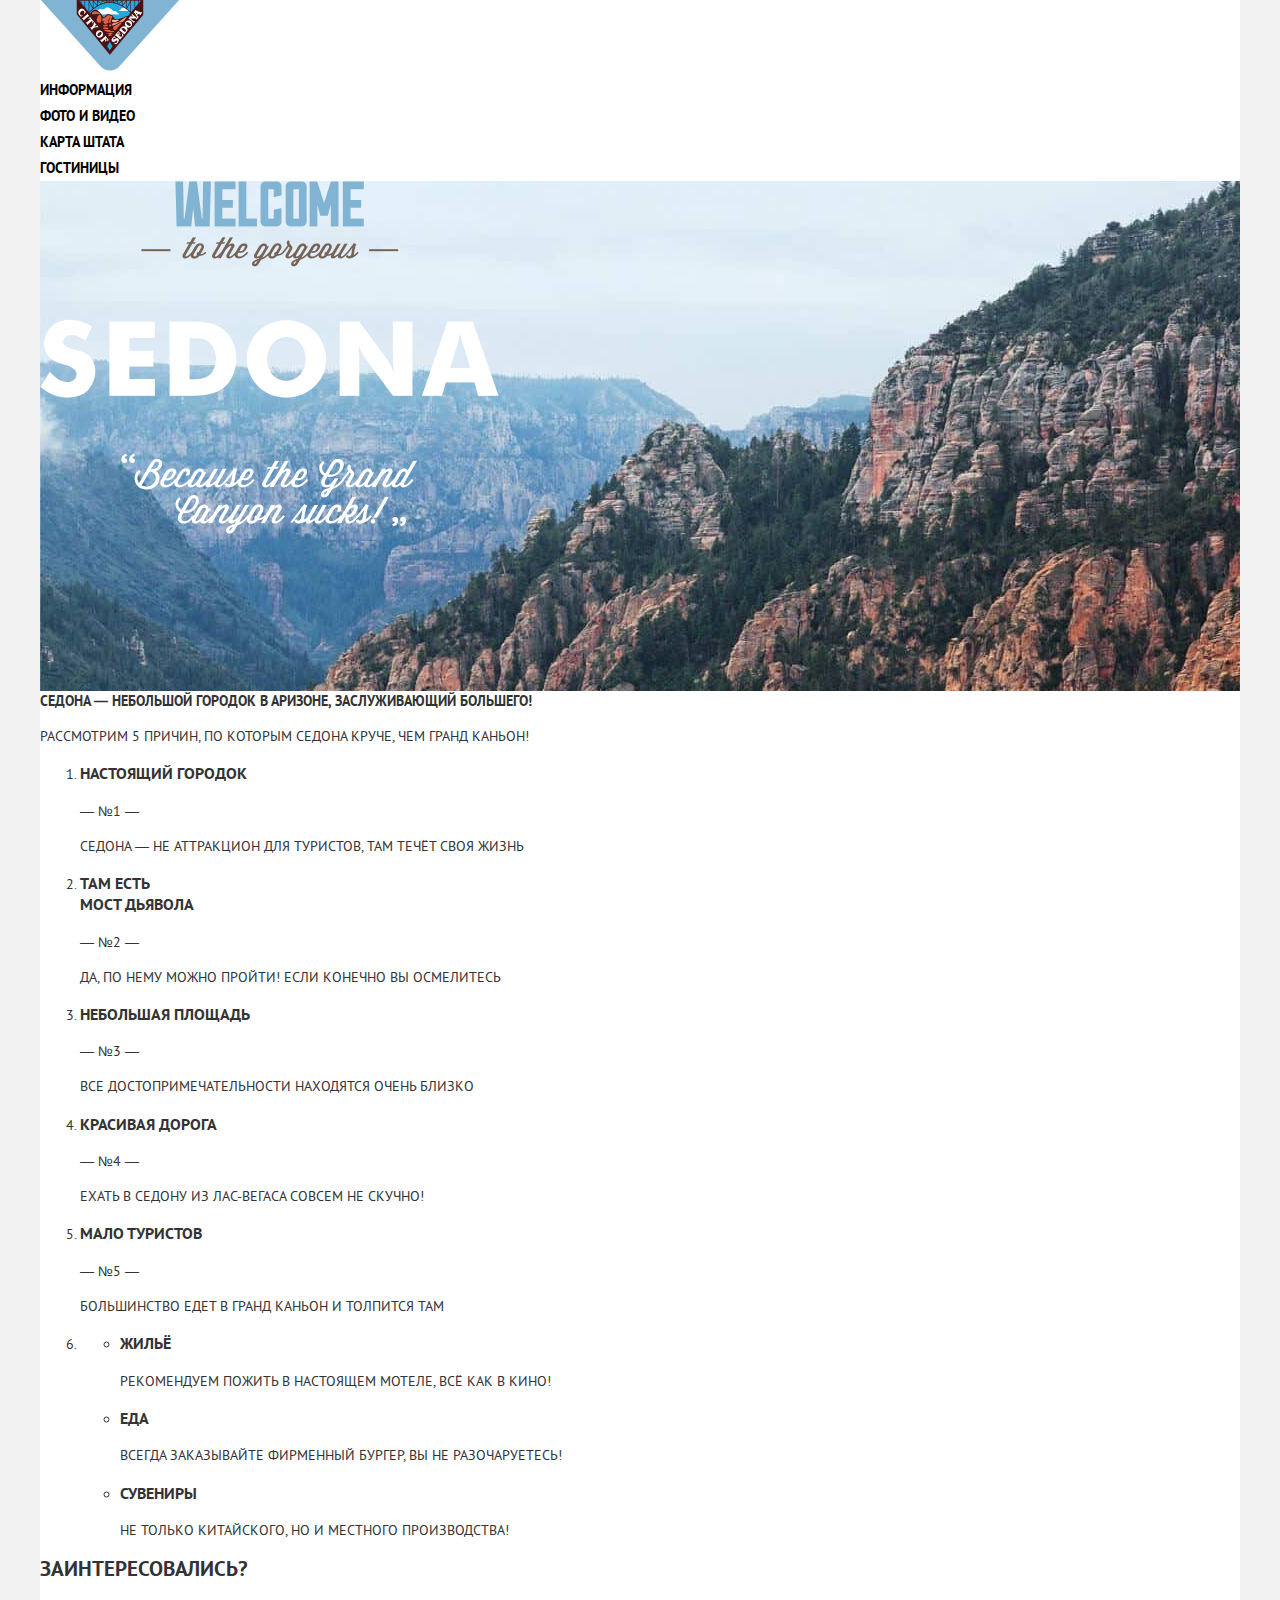
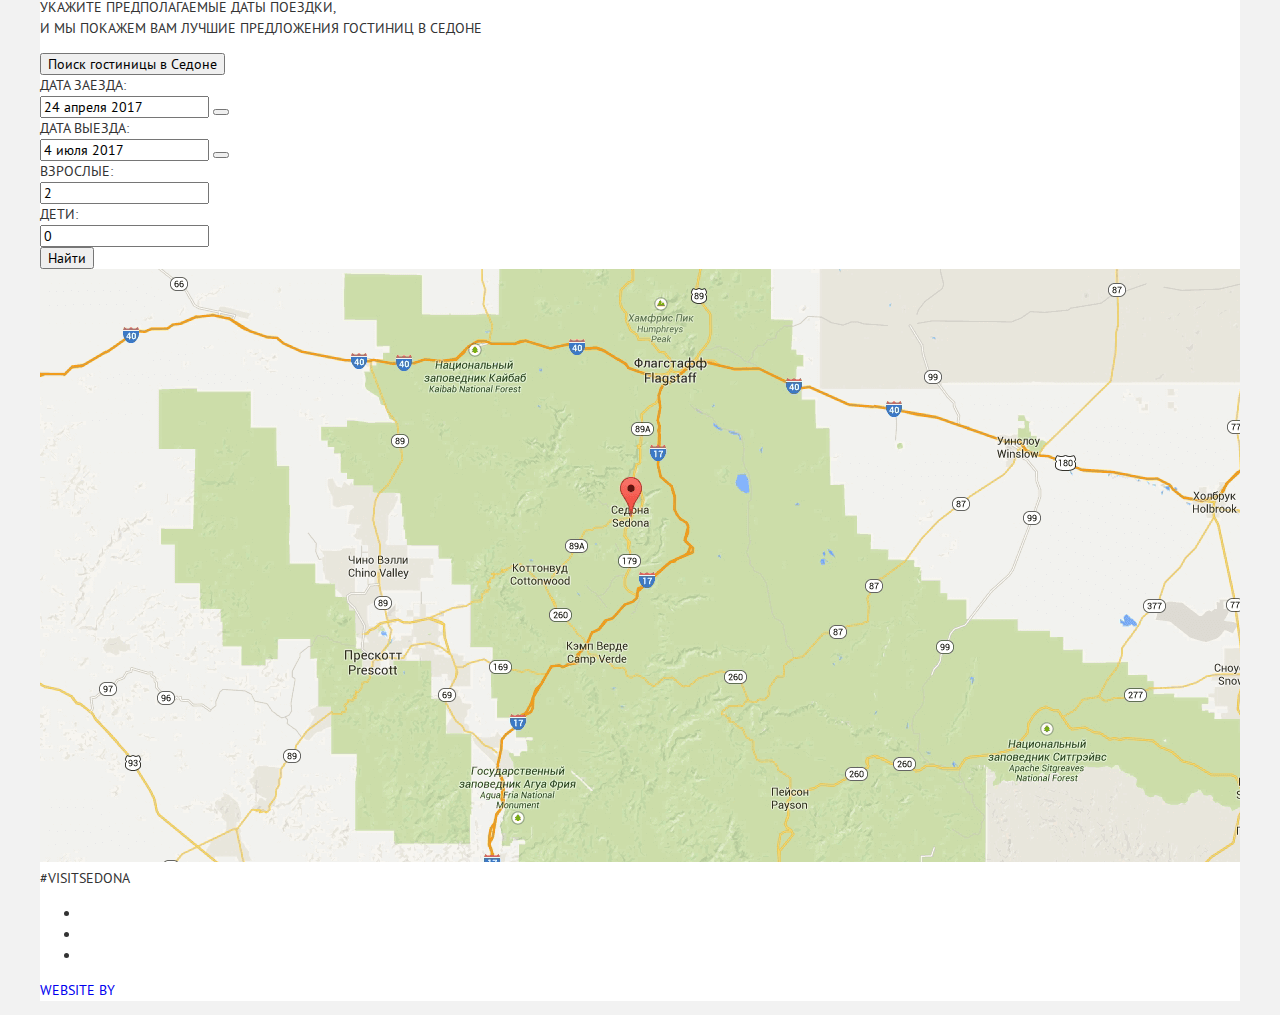
==== index.html @ 15d239ef "Добавлено изображение маски" ====
<!DOCTYPE html>
<html lang="ru">
<head>
    <meta charset="UTF-8">
    <title>Sedona-учебный проект</title>
    <link rel="stylesheet" href="css/normalize.css" type="text/css">
    <link rel="stylesheet" href="css/stylesheet.css" type="text/css">
</head>
<body>
<div class="container">
<header class="structure header">
    <nav class="navigation">
        <a class="navigation__logo-link link-active">
            <img class=navigation__logo-image src="img/logo.png" width="140" height="71" alt="Логотип сервиса поиска гостиниц Sedona">
        </a>
        <ul class="navigation__list">
            <li class="navigation__item">
                <a class="navigation__link" href="info.html">
                    Информация
                </a>
            </li>
            <li class="navigation__item">
                <a class="navigation__link" href="media.html">
                    Фото и видео
                </a>
            </li>
            <li class="navigation__item">
                <a class="navigation__link" href="map.html">
                    Карта штата
                </a>
            </li>
            <li class="navigation__item">
                <a class="navigation__link" href="hotels.html">
                    Гостиницы
                </a>
            </li>
        </ul>
    </nav>
</header>
<main class="structure main">
    <div class="main__welcome">
        <h1 class="visually-hidden">
            SEDONA
        </h1>
        <b class="visually-hidden">
            Welcome to the Gorgeous!
        </b>
        <blockquote class="visually-hidden">
            Because the Grand Canyon sucks!
        </blockquote>
    </div>
    <section class="advantages">
        <h2 class="visually-hidden">
            Наши преимущества:
        </h2>
        <b class="advantages__slogan">
            Седона — небольшой городок в Аризоне, заслуживающий большего!
        </b>
        <p class="advantages__description">
            Рассмотрим 5 причин, по которым Седона круче, чем гранд каньон!
        </p>
        <ol class="advantages__list">
            <li class="advantages__item">
                <h3 class="advantages__title">
                    Настоящий городок
                </h3>
                <span class="advantages__number">
                    — №1 —
                </span>
                <p class="advantages__description">
                    Седона — не аттракцион для туристов, там течёт своя жизнь
                </p>
            </li>
            <li class="advantages__item">
                <h3 class="advantages__title">
                    Там есть<br>
                    Мост дьявола
                </h3>
                <span class="advantages__number">
                    — №2 —
                </span>
                <p class="advantages__description">
                    Да, по нему можно пройти! Если конечно вы осмелитесь
                </p>
            </li>
            <li class="advantages__item">
                <h3 class="advantages__title">
                    Небольшая площадь
                </h3>
                <span class="advantages__number">
                    — №3 —
                </span>
                <p class="advantages__description">
                    Все достопримечательности находятся очень близко
                </p>
            </li>
            <li class="advantages__item">
                <h3 class="advantages__title">
                    Красивая дорога
                </h3>
                <span class="advantages__number">
                    — №4 —
                </span>
                <p class="advantages__description">
                    Ехать в Седону из Лас-Вегаса совсем не скучно!
                </p>
            </li>
            <li class="advantages__item">
                <h3 class="advantages__title">
                    Мало туристов
                </h3>
                <span class="advantages__number">
                    — №5 —
                </span>
                <p class="advantages__description">
                    Большинство едет в гранд каньон и толпится там
                </p>
            </li>
            <li class="advantages__item">
                <ul class="advantages__other">
                    <li class="advantages__other-item">
                        <h3 class="advantages__title">
                            Жильё
                        </h3>
                        <p class="advantages__description">
                            Рекомендуем пожить в настоящем мотеле, всё как в кино!
                        </p>
                    </li>
                    <li class="advantages__other-item">
                        <h3 class="advantages__title">
                            Еда
                        </h3>
                        <p class="advantages__description">
                            Всегда заказывайте фирменный бургер, вы не разочаруетесь!
                        </p>
                    </li>
                    <li class="services__other-item">
                        <h3 class="advantages__title">
                            Сувениры
                        </h3>
                        <p class="advantages__description">
                            Не только китайского, но и местного производства!
                        </p>
                    </li>
                </ul>
            </li>
        </ol>
    </section>
    <section class="hotel-booking">
        <h2 class="hotel-booking__caption">
            Заинтересовались?
        </h2>
        <p class="hotel-booking__description">
            Укажите предполагаемые даты поездки,<br>
            и мы покажем вам лучшие предложения гостиниц в Седоне
        </p>
        <button class="hotel-booking__search" type="button">
            Поиск гостиницы в Седоне
        </button>
        <div class="hotel-booking__modal">
            <form class="hotel-booking__form" method="post" action="https://echo.htmlacademy.ru">
                <label class="hotel-booking__label" for="check-in-date">
                    Дата заезда:
                </label>
                <div class="hotel-booking__wrapper">
                    <input class="hotel-booking__input" id="check-in-date" type="text" value="24 апреля 2017">
                    <button class="hotel-booking__input--calendar" type="button">
                    <span class="visually-hidden">
                        Открыть календарь
                    </span>
                    </button>
                </div>
                <label class="hotel-booking__label" for="date-of-departure">
                    Дата выезда:
                </label>
                <div class="hotel-booking__wrapper">
                    <input class="hotel-booking__input" id="date-of-departure" type="text" value="4 июля 2017">
                    <button class="hotel-booking__input--calendar" type="button">
                    <span class="visually-hidden">
                        Открыть календарь
                    </span>
                    </button>
                </div>
                <label class="hotel-booking__label" for="person">
                    Взрослые:
                </label>
                <div class="hotel-booking__wrapper">
                    <input class="hotel-booking__input" id="person" type="number" value="2" min="0">
                </div>
                <label class="hotel-booking__label" for="children">
                    Дети:
                </label>
                <div class="hotel-booking__wrapper">
                    <input class="hotel-booking__input" id="children" type="number" value="0" min="0">
                </div>
                <button class="hotel-booking__result" type="submit">
                    Найти
                </button>
            </form>
        </div>
    </section>
    <section class="map">
        <h2 class="visually-hidden">
            Карта
        </h2>
        <img class="map__image" src="img/map.png" width="1200" height="539"
             alt="Местоположение Седоны в штате Аризона, съезд с rout 40 на rout 89A">
    </section>
</main>
<footer class="structure footer">
<span class="footer__hashtag">
    #visitSEDONA
</span>
    <ul class="footer__social">
        <li class="footer__social-item">
            <a class="footer__social-link footer__social-link--tw" href="https://www.twitter.com">
            <span class="visually-hidden">
                Twitter
            </span>
            </a>
        </li>
        <li class="footer__social-item">
            <a class="footer__social-link footer__social-link--fb" href="https://www.facebook.com">
            <span class="visually-hidden">
                Facebook
            </span>
            </a>
        </li>
        <li class="footer__social-item">
            <a class="footer__social-link footer__social-link--youtube" href="https://www.youtube.com">
            <span class="visually-hidden">
            YouTube
            </span>
            </a>
        </li>
    </ul>
    <div class="footer__copyright">
        <a class="footer__copyright-link" href="https://htmlacademy.ru/intensive/htmlcss">
            <p class="footer__copyright-description">
                Website by
            </p>
            <p class="visually-hidden">
                HTML Academy
            </p>
        </a>
    </div>
</footer>
</div>
</body>
</html>
---- css/stylesheet.css ----
@font-face {
    font-family: "PT Sans";
    src: url("../fonts/ptsans.woff2") format("woff2");
    src: url("../fonts/ptsans.woff") format("woff");
    font-weight: 400;
    font-style: normal;
}

@font-face {
    font-family: "PT Sans";
    src: url("../fonts/ptsansbold.woff2") format("woff2");
    src: url("../fonts/ptsansbold.woff") format("woff");
    font-weight: 700;
    font-style: normal;
}

html {
    -webkit-box-sizing: border-box;
    box-sizing: border-box;
}

*,
*::before,
*::after {
    -webkit-box-sizing: inherit;
    box-sizing: inherit;
}

body {
    min-width: 768px;
    max-width: 1200px;
    margin: 0 auto;
    padding: 0;

    font-family: "PT Sans", "Arial", "sans-serif";
    font-weight: 400;
    font-size: 14px;
    line-height: 21px;
    text-transform: uppercase;
    color: #333333;

    background-color: #f2f2f2;
}

a {
    text-decoration: none;
}

img {
    max-width: 100%;
    height: auto;
}

.visually-hidden:not(:focus):not(:active) {
    position: absolute;

    width: 1px;
    height: 1px;
    margin: -1px;
    padding: 0;

    border: 0;

    white-space: nowrap;
    -webkit-clip-path: inset(100%);
    clip-path: inset(100%);
    clip: rect(0 0 0 0);
    overflow: hidden;
}

.container {
    width: 100%;
    background-color: #ffffff;
}

.navigation__list {
    margin: 0;
    padding: 0;

    list-style: none;
}

.navigation__link {
    font-weight: 700;
    line-height: 26px;
    color: #000000;
}

.navigation__link:hover {
    color: #81b3d2;
}

.navigation__link:active {
    color: rgba(0, 0, 0, 0.3);
}

.link-active {
    color: #766357;
}

.main__welcome {
    display: block;
    width: 100%;
    height: 510px;
    background-image: url("../img/indexBackground.jpg");
    background-repeat: no-repeat;
    background-position: 0 0;
}

.main__welcome::before {
content: "";
    display: block;
    width: 100%;
    height: inherit;
    background-image: url("../img/indexTitle.png");
    background-repeat: no-repeat;
    background-position: 0 0;
}

.main__welcome::after {
    content: "";
    display: block;
    width: 100%;
    height: inherit;
    background-image: url("../img/indexMask.svg");
    background-repeat: no-repeat;
    background-position: 0 0;
}
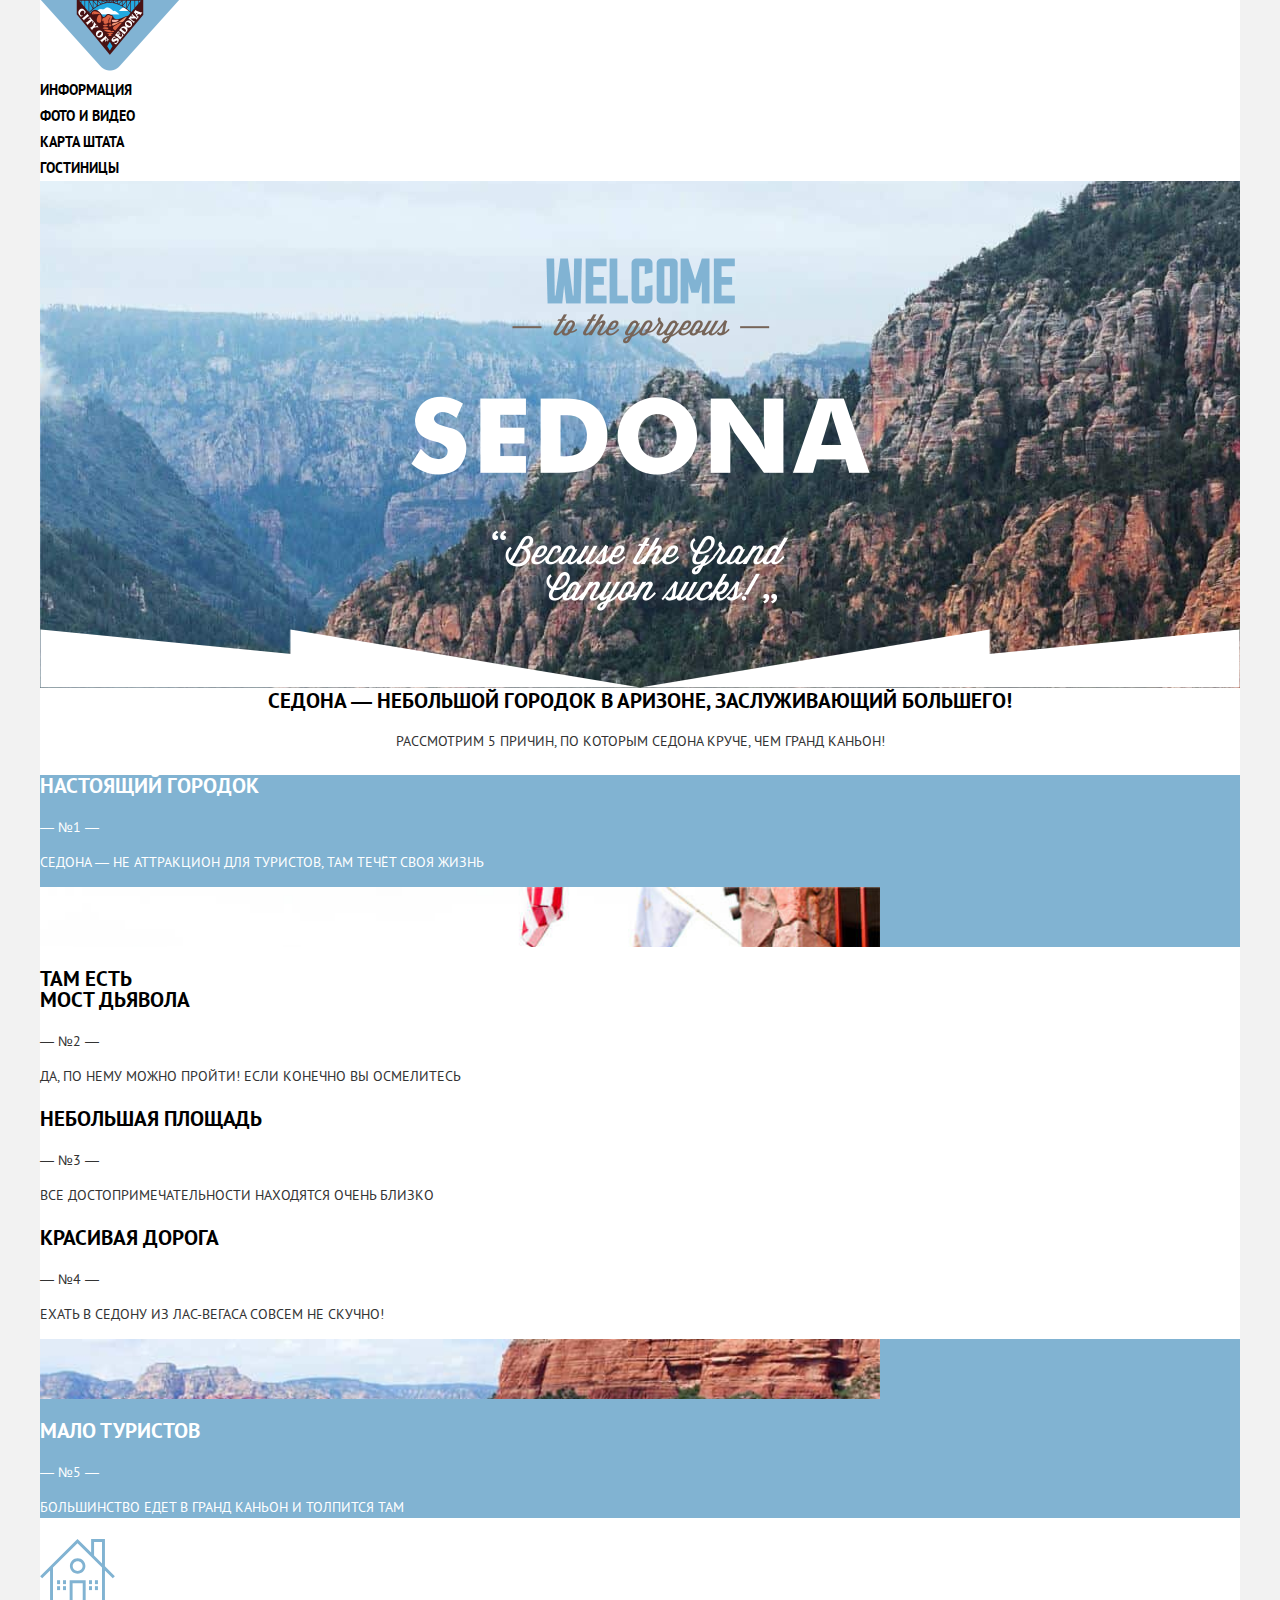
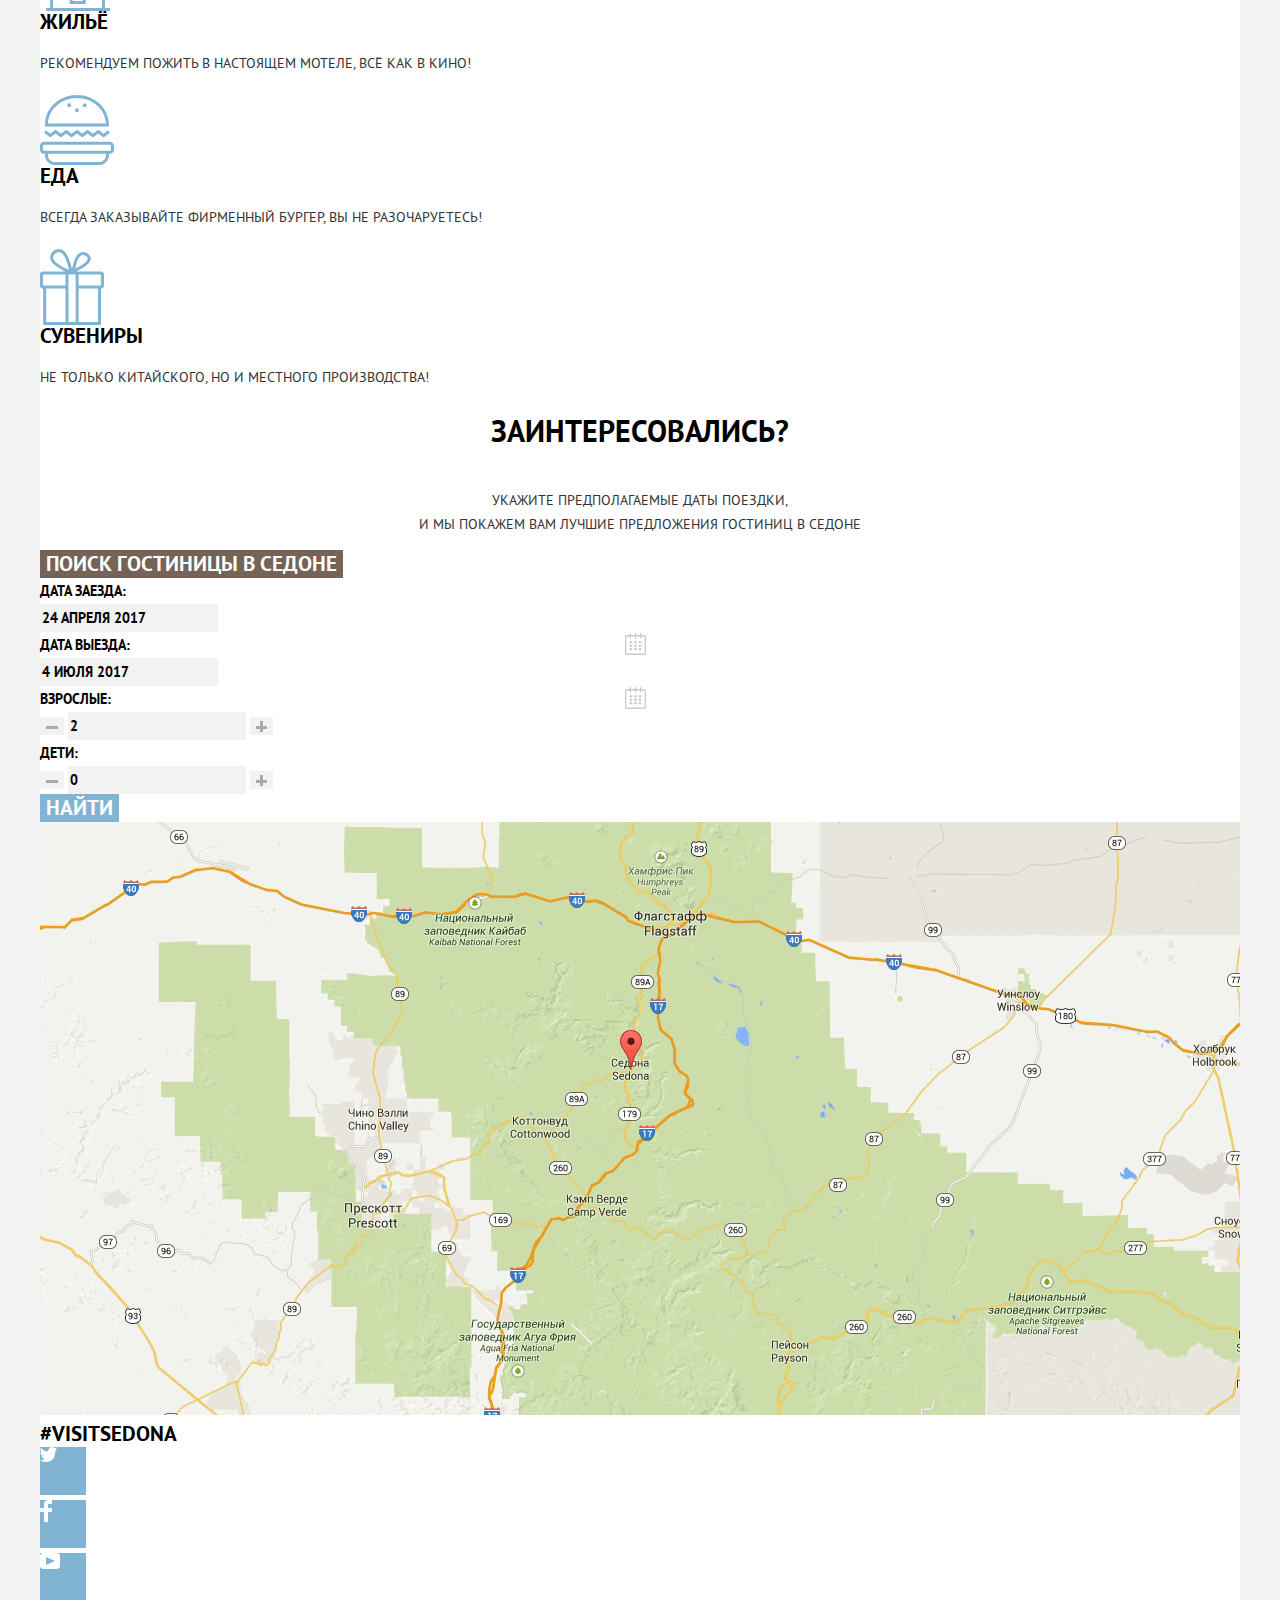
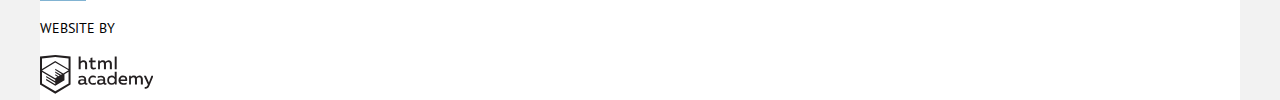
==== commit c43d874d: "Добавлены стили для текста и вставлены фоновые изображения для index.html" ====
--- a/index.html
+++ b/index.html
@@ -38,7 +38,7 @@
     </nav>
 </header>
 <main class="structure main">
-    <div class="main__welcome">
+    <div class="main__banner">
         <h1 class="visually-hidden">
             SEDONA
         </h1>
@@ -56,7 +56,7 @@
         <b class="advantages__slogan">
             Седона — небольшой городок в Аризоне, заслуживающий большего!
         </b>
-        <p class="advantages__description">
+        <p class="advantages__description--slogan">
             Рассмотрим 5 причин, по которым Седона круче, чем гранд каньон!
         </p>
         <ol class="advantages__list">
@@ -119,7 +119,7 @@
             <li class="advantages__item">
                 <ul class="advantages__other">
                     <li class="advantages__other-item">
-                        <h3 class="advantages__title">
+                        <h3 class="advantages__title advantages__title--hotels">
                             Жильё
                         </h3>
                         <p class="advantages__description">
@@ -127,7 +127,7 @@
                         </p>
                     </li>
                     <li class="advantages__other-item">
-                        <h3 class="advantages__title">
+                        <h3 class="advantages__title advantages__title--food">
                             Еда
                         </h3>
                         <p class="advantages__description">
@@ -135,7 +135,7 @@
                         </p>
                     </li>
                     <li class="services__other-item">
-                        <h3 class="advantages__title">
+                        <h3 class="advantages__title advantages__title--gift">
                             Сувениры
                         </h3>
                         <p class="advantages__description">
@@ -168,6 +168,27 @@
                     <span class="visually-hidden">
                         Открыть календарь
                     </span>
+                        <svg  xmlns="http://www.w3.org/2000/svg"  x="0" y="0"
+                             width="21" height="22" viewBox="0 0 21 22">
+                            <g class="hotel-booking__image" fill="#cacaca">
+                                <path d="M19.251,2.025h-2.845V0.648c0-0.381-0.294-0.689-0.656-0.689c-0.363,0-0.656,0.308-0.656,0.689v1.377h-3.938V0.648
+		c0-0.381-0.294-0.689-0.655-0.689c-0.363,0-0.657,0.308-0.657,0.689v1.377H5.906V0.648c0-0.381-0.294-0.689-0.656-0.689
+		c-0.363,0-0.657,0.308-0.657,0.689v1.377H1.75C0.784,2.025,0,2.847,0,3.862v16.302C0,21.179,0.784,22,1.75,22h17.501
+		C20.217,22,21,21.179,21,20.164V3.862C21,2.847,20.217,2.025,19.251,2.025z M19.688,20.164c0,0.253-0.195,0.459-0.437,0.459H1.75
+		c-0.241,0-0.438-0.206-0.438-0.459V3.862c0-0.253,0.196-0.459,0.438-0.459h2.844v1.378c0,0.381,0.294,0.689,0.657,0.689
+		c0.362,0,0.656-0.308,0.656-0.689V3.403h3.938v1.378c0,0.381,0.294,0.689,0.657,0.689c0.361,0,0.655-0.308,0.655-0.689V3.403h3.938
+		v1.378c0,0.381,0.293,0.689,0.656,0.689c0.362,0,0.656-0.308,0.656-0.689V3.403h2.845c0.241,0,0.437,0.206,0.437,0.459V20.164z"/>
+                                <rect x="4.594" y="8.225" width="2.625" height="2.066"/>
+                                <rect x="4.594" y="11.668" width="2.625" height="2.067"/>
+                                <rect x="4.594" y="15.112" width="2.625" height="2.066"/>
+                                <rect x="9.188" y="15.112" width="2.625" height="2.066"/>
+                                <rect x="9.188" y="11.668" width="2.625" height="2.067"/>
+                                <rect x="9.188" y="8.225" width="2.625" height="2.066"/>
+                                <rect x="13.781" y="15.112" width="2.625" height="2.066"/>
+                                <rect x="13.781" y="11.668" width="2.625" height="2.067"/>
+                                <rect x="13.781" y="8.225" width="2.625" height="2.066"/>
+                            </g>
+                        </svg>
                     </button>
                 </div>
                 <label class="hotel-booking__label" for="date-of-departure">
@@ -179,19 +200,52 @@
                     <span class="visually-hidden">
                         Открыть календарь
                     </span>
+                        <svg xmlns="http://www.w3.org/2000/svg"  x="0" y="0"
+                             width="21" height="22" viewBox="0 0 21 22">
+                            <g class="hotel-booking__image" fill="#cacaca">
+                                <path d="M19.251,2.025h-2.845V0.648c0-0.381-0.294-0.689-0.656-0.689c-0.363,0-0.656,0.308-0.656,0.689v1.377h-3.938V0.648
+		c0-0.381-0.294-0.689-0.655-0.689c-0.363,0-0.657,0.308-0.657,0.689v1.377H5.906V0.648c0-0.381-0.294-0.689-0.656-0.689
+		c-0.363,0-0.657,0.308-0.657,0.689v1.377H1.75C0.784,2.025,0,2.847,0,3.862v16.302C0,21.179,0.784,22,1.75,22h17.501
+		C20.217,22,21,21.179,21,20.164V3.862C21,2.847,20.217,2.025,19.251,2.025z M19.688,20.164c0,0.253-0.195,0.459-0.437,0.459H1.75
+		c-0.241,0-0.438-0.206-0.438-0.459V3.862c0-0.253,0.196-0.459,0.438-0.459h2.844v1.378c0,0.381,0.294,0.689,0.657,0.689
+		c0.362,0,0.656-0.308,0.656-0.689V3.403h3.938v1.378c0,0.381,0.294,0.689,0.657,0.689c0.361,0,0.655-0.308,0.655-0.689V3.403h3.938
+		v1.378c0,0.381,0.293,0.689,0.656,0.689c0.362,0,0.656-0.308,0.656-0.689V3.403h2.845c0.241,0,0.437,0.206,0.437,0.459V20.164z"/>
+                                <rect x="4.594" y="8.225" width="2.625" height="2.066"/>
+                                <rect x="4.594" y="11.668" width="2.625" height="2.067"/>
+                                <rect x="4.594" y="15.112" width="2.625" height="2.066"/>
+                                <rect x="9.188" y="15.112" width="2.625" height="2.066"/>
+                                <rect x="9.188" y="11.668" width="2.625" height="2.067"/>
+                                <rect x="9.188" y="8.225" width="2.625" height="2.066"/>
+                                <rect x="13.781" y="15.112" width="2.625" height="2.066"/>
+                                <rect x="13.781" y="11.668" width="2.625" height="2.067"/>
+                                <rect x="13.781" y="8.225" width="2.625" height="2.066"/>
+                            </g>
+                        </svg>
                     </button>
                 </div>
                 <label class="hotel-booking__label" for="person">
                     Взрослые:
                 </label>
                 <div class="hotel-booking__wrapper">
+                    <button class="hotel-booking__button hotel-booking__button--min" type="button">
+                        <span class="visually-hidden">Убрать</span>
+                    </button>
                     <input class="hotel-booking__input" id="person" type="number" value="2" min="0">
+                    <button class="hotel-booking__button hotel-booking__button--max" type="button">
+                        <span class="visually-hidden">Добавить</span>
+                    </button>
                 </div>
                 <label class="hotel-booking__label" for="children">
                     Дети:
                 </label>
                 <div class="hotel-booking__wrapper">
+                    <button class="hotel-booking__button hotel-booking__button--min" type="button">
+                        <span class="visually-hidden">Убрать</span>
+                    </button>
                     <input class="hotel-booking__input" id="children" type="number" value="0" min="0">
+                    <button class="hotel-booking__button hotel-booking__button--max" type="button">
+                        <span class="visually-hidden">Добавить</span>
+                    </button>
                 </div>
                 <button class="hotel-booking__result" type="submit">
                     Найти
@@ -242,6 +296,33 @@
             <p class="visually-hidden">
                 HTML Academy
             </p>
+            <svg  fill="#231f20" width="113" height="39" xmlns="http://www.w3.org/2000/svg" viewBox="0 0 113 39">
+                <g class="footer__copyright-image" fill="#231f20">
+                <path d="M401.93,351.51a2.07,2.07,0,0,0,.58-0.11v1.4a3.41,3.41,0,0,1-1.24.22,1.75,1.75,0,0,1-1.75-1,5.08,5.08,0,0,1-3.3,1.13c-1.59,0-3.06-.87-3.06-2.68,0-2.24,2.08-2.93,3.9-2.93a11.63,11.63,0,0,1,2.28.26v-0.31c0-1.09-.8-1.86-2.3-1.86a7.79,7.79,0,0,0-3.15.67v-1.79a10.72,10.72,0,0,1,3.35-.58c2.48,0,4,1.18,4,3.83v3.14A0.57,0.57,0,0,0,401.93,351.51Zm-6.76-1.19a1.42,1.42,0,0,0,1.64,1.29,3.56,3.56,0,0,0,2.53-1V349.1a10.21,10.21,0,0,0-1.9-.22C396.34,348.89,395.17,349.23,395.17,350.33Z"
+                      transform="translate(-355.09 -323.29)"/>
+                <path d="M408.15,343.91a5.29,5.29,0,0,1,2.7.67v1.79a4.28,4.28,0,0,0-2.42-.73,2.89,2.89,0,1,0,0,5.76,5.26,5.26,0,0,0,2.55-.67v1.8a6.58,6.58,0,0,1-2.9.6,4.42,4.42,0,0,1-4.72-4.54A4.54,4.54,0,0,1,408.15,343.91Z"
+                      transform="translate(-355.09 -323.29)"/>
+                <path d="M420.93,351.51a2.07,2.07,0,0,0,.58-0.11v1.4a3.41,3.41,0,0,1-1.24.22,1.75,1.75,0,0,1-1.75-1,5.08,5.08,0,0,1-3.3,1.13c-1.59,0-3.06-.87-3.06-2.68,0-2.24,2.08-2.93,3.9-2.93a11.63,11.63,0,0,1,2.28.26v-0.31c0-1.09-.8-1.86-2.3-1.86a7.79,7.79,0,0,0-3.15.67v-1.79a10.72,10.72,0,0,1,3.35-.58c2.48,0,4,1.18,4,3.83v3.14A0.57,0.57,0,0,0,420.93,351.51Zm-6.76-1.19a1.42,1.42,0,0,0,1.64,1.29,3.56,3.56,0,0,0,2.53-1V349.1a10.21,10.21,0,0,0-1.9-.22C415.33,348.89,414.17,349.23,414.17,350.33Z"
+                      transform="translate(-355.09 -323.29)"/>
+                <path d="M431.76,340.14V352.9H430v-1.39a4.07,4.07,0,0,1-3.35,1.62,4.62,4.62,0,0,1,0-9.22,4,4,0,0,1,3.15,1.37v-5.14h2ZM427,345.62a2.9,2.9,0,0,0,0,5.8,3,3,0,0,0,2.79-1.84v-2.13A3.06,3.06,0,0,0,427,345.62Z"
+                      transform="translate(-355.09 -323.29)"/>
+                <path d="M438.08,343.91c3.48,0,4.68,2.81,4.12,5.34h-6.58c0.22,1.57,1.75,2.22,3.35,2.22a6.41,6.41,0,0,0,2.77-.62v1.68a7.5,7.5,0,0,1-3.14.6c-2.68,0-5-1.53-5-4.61A4.39,4.39,0,0,1,438.08,343.91Zm0.09,1.62a2.39,2.39,0,0,0-2.57,2.26h4.85A2.06,2.06,0,0,0,438.17,345.53Z"
+                      transform="translate(-355.09 -323.29)"/>
+                <path d="M444.19,352.9v-8.75h1.73v1.09a4,4,0,0,1,2.92-1.33,3,3,0,0,1,2.73,1.4,4.33,4.33,0,0,1,3.06-1.4,3.21,3.21,0,0,1,3.32,3.52v5.47h-2v-5.41a1.67,1.67,0,0,0-1.73-1.84,2.94,2.94,0,0,0-2.17,1.18c0,0.2,0,.4,0,0.6v5.47h-2v-5.41a1.67,1.67,0,0,0-1.73-1.84,3.11,3.11,0,0,0-2.32,1.35v5.91h-2Z"
+                      transform="translate(-355.09 -323.29)"/>
+                <path d="M466.56,344.15h2l-4.1,9.93c-0.95,2.28-2.19,3-3.52,3a5,5,0,0,1-1.15-.15v-1.66a3,3,0,0,0,.89.13c0.95,0,1.66-.67,2.17-2l0.18-.44-4.16-8.82H461l3,6.6Z"
+                      transform="translate(-355.09 -323.29)"/>
+                <path d="M395.75,324.82v5a4,4,0,0,1,2.83-1.2,3.41,3.41,0,0,1,3.61,3.57v5.41h-2v-5.16a1.9,1.9,0,0,0-2-2.1,3.08,3.08,0,0,0-2.44,1.46v5.8h-2V324.82h2Z"
+                      transform="translate(-355.09 -323.29)"/>
+                <path d="M407.52,325.71v3.12h3.17v1.71h-3.17v4c0,1.15.53,1.53,1.66,1.53a4.71,4.71,0,0,0,1.77-.35v1.68a7.14,7.14,0,0,1-2.35.38,2.68,2.68,0,0,1-3-2.88v-4.38H404v-1.71h1.57v-2.64Z"
+                      transform="translate(-355.09 -323.29)"/>
+                <path d="M413.19,337.58v-8.75h1.73v1.09a4,4,0,0,1,2.92-1.33,3,3,0,0,1,2.73,1.4,4.33,4.33,0,0,1,3.06-1.4,3.21,3.21,0,0,1,3.32,3.52v5.47h-2v-5.41a1.67,1.67,0,0,0-1.73-1.84,2.94,2.94,0,0,0-2.17,1.18c0,0.2,0,.4,0,0.6v5.47h-2v-5.41a1.67,1.67,0,0,0-1.73-1.84,3.11,3.11,0,0,0-2.32,1.35v5.91h-2Z"
+                      transform="translate(-355.09 -323.29)"/>
+                <rect x="74.72" y="1.52" width="1.95" height="12.76"/>
+                <path d="M370.53,323.31l-0.16,0-15.28,1.6v28L370.37,362l15.28-9.09v-28Zm13.12,28.45-13.28,7.9-13.28-7.9V340.28l13.22,7.87,0,1.43-9.07-5.4v1.38l9.11,5.47,0,1.46-9.1-5.42v1.38l9.11,5.47h0l9.19-5.5v-1.39h0v-4.52l4.1-2.45v11.67Zm0-13.16L380,340.74h0l-1.68,1-8-4.76v1.38l6.84,4.07-0.06,0-0.15.09-1,.57-5.64-3.36v1.38l4.45,2.65-1.05.7,0,0-3.36-2v1.38l2.21,1.3-2.25,1.35-13.16-7.82,13.17-7.92h0Zm0-1.39-13.35-7.87h0l-13.2,7.86v-10.5l13.28-1.39,13.28,1.39v10.51Z"
+                      transform="translate(-355.09 -323.29)"/>
+                </g>
+            </svg>
         </a>
     </div>
 </footer>
--- a/css/stylesheet.css
+++ b/css/stylesheet.css
@@ -70,8 +70,11 @@
 
 .container {
     width: 100%;
+    min-width: 768px;
     background-color: #ffffff;
 }
+
+/* Site navigation */
 
 .navigation__list {
     margin: 0;
@@ -98,32 +101,429 @@
     color: #766357;
 }
 
-.main__welcome {
-    display: block;
-    width: 100%;
-    height: 510px;
+
+/* The banner with a title */
+
+.main__banner {
+    position: relative;
+    width: 100%;
+    max-height: 513px;
+    min-height: 507px;
     background-image: url("../img/indexBackground.jpg");
     background-repeat: no-repeat;
+    background-position: 50% 20%;
+    background-size: cover;
+}
+
+.main__banner::before {
+    content: "";
+    position: absolute;
+    display: block;
+    width: 100%;
+    height: 100%;
+
+    background-image: url("../img/indexTitle.png");
+    background-repeat: no-repeat;
+    background-position: 50% 50%;
+}
+
+
+.main__banner::after {
+    content: "";
+    position: absolute;
+    top: 0;
+    display: block;
+    width: 100%;
+    height: 100%;
+    background-image: url("../img/mask.png");
+    background-repeat: no-repeat;
+    background-position: 50% 100%;
+    background-size: contain;
+}
+
+
+/* Section advantages */
+
+.advantages__slogan {
+    display: flex;
+    justify-content: center;
+    align-items: center;
+
+    width: 100%;
+
+    font-weight: 700;
+    font-size: 21px;
+    line-height: 26px;
+    color: #000000;
+}
+
+.advantages__description--slogan {
+    display: flex;
+    justify-content: center;
+    align-items: center;
+
+    width: 100%;
+
+    line-height: 26px;
+}
+
+.advantages__list,
+.advantages__other {
+    margin: 0;
+    padding: 0;
+
+    list-style: none;
+}
+
+.advantages__item:first-child,
+.advantages__item:nth-last-child(2) {
+    width: 100%;
+    height: 100%;
+
+    background-color: #81b3d2;
+}
+
+.advantages__item:first-child::after {
+  content: "";
+  display: block;
+   width: 70%;
+    height: 60px; /*Временно*/
+
+  background-image: url("../img/advantageTown.jpg");
+  background-repeat: no-repeat;
+  background-position: 100% 0; /*Временно*/
+  background-size: cover;
+}
+
+.advantages__item:nth-last-child(2)::before{
+  content: "";
+  display: block;
+    width: 70%;
+    height: 60px; /*Временно*/
+
+    background-image: url("../img/adventageAttraction.jpg");
+    background-repeat: no-repeat;
+    background-position: 100% 0; /*Временно*/
+    background-size: cover;
+}
+
+.advantages__title {
+    font-weight: 700;
+    font-size: 21px;
+    color: #000000;
+}
+
+.advantages__title--hotels::before {
+    content: "";
+    display: block;
+
+    width: 75px;
+    height: 72px;
+
+    background-image: url("../img/adventageHostel.svg");
+    background-repeat: no-repeat;
     background-position: 0 0;
 }
 
-.main__welcome::before {
-content: "";
-    display: block;
-    width: 100%;
-    height: inherit;
-    background-image: url("../img/indexTitle.png");
+.advantages__title--food::before {
+    content: "";
+    display: block;
+
+    width: 74px;
+    height: 70px;
+
+    background-image: url("../img/advantageFood.svg");
     background-repeat: no-repeat;
     background-position: 0 0;
 }
 
-.main__welcome::after {
-    content: "";
-    display: block;
-    width: 100%;
-    height: inherit;
-    background-image: url("../img/indexMask.svg");
+.advantages__title--gift::before {
+    content: "";
+    display: block;
+
+    width: 64px;
+    height: 76px;
+
+    background-image: url("../img/adventageSouvenir.svg");
     background-repeat: no-repeat;
     background-position: 0 0;
 }
 
+.advantages__item:first-child .advantages__title,
+.advantages__item:first-child .advantages__number,
+.advantages__item:first-child .advantages__description,
+.advantages__item:nth-last-child(2) .advantages__title,
+.advantages__item:nth-last-child(2) .advantages__number,
+.advantages__item:nth-last-child(2) .advantages__description{
+    color: #ffffff;
+}
+
+
+
+
+
+.hotel-booking__caption {
+    display: flex;
+    justify-content: center;
+
+    width: 100%;
+
+    font-weight: 700;
+    font-size: 30px;
+    line-height: 36px;
+    color: #000000;
+}
+
+.hotel-booking__description {
+    display: inline-block;
+    vertical-align: middle;
+    text-align: center;
+
+
+    width: 100%;
+
+    line-height: 24px;
+}
+
+.hotel-booking__search {
+    display: inline-block;
+    vertical-align: middle;
+    text-align: center;
+
+
+    font-weight: 700;
+    font-size: 21px;
+    line-height: 26px;
+    text-transform: uppercase;
+    color: #ffffff;
+
+    background-color: #766357;
+
+    border: none;
+}
+
+.hotel-booking__search:hover {
+  background-color: #604e43;
+}
+
+.hotel-booking__search:active {
+    color: rgba(255,255,255, 0.3);
+    background-color: #503e33;
+}
+
+.hotel-booking__label,
+.hotel-booking__input {
+    font-weight: 700;
+    line-height: 26px;
+    color: #000000;
+}
+
+.hotel-booking__wrapper {
+    width: 50%; /*timeless*/
+    position: relative;
+}
+
+.hotel-booking__input {
+    text-transform: uppercase;
+
+    background-color: #f2f2f2;
+
+    border: none;
+
+    -webkit-appearance: none;
+    -moz-appearance: none;
+    -moz-appearance: textfield;
+    appearance: none;
+    margin: 0;
+}
+
+.hotel-booking__input:hover {
+ background-color: #ebebeb;
+}
+
+.hotel-booking__input:focus {
+    background-color: #ffffff;
+    border: 2px solid #e5e5e5;
+}
+
+.hotel-booking__input--calendar {
+    position:absolute;
+    right: 0;
+
+    display: block;
+
+    width: 21px;
+    height: 22px;
+
+    background-color: transparent;
+
+    border: none;
+}
+
+.hotel-booking__input--calendar:hover .hotel-booking__image{
+fill: #000000;
+}
+
+.hotel-booking__input--calendar:active .hotel-booking__image{
+    fill: #81b3d2;
+}
+
+.hotel-booking__button {
+    background-color: #f2f2f2;
+    box-shadow: none;
+    border: none;
+    position: relative;
+}
+
+.hotel-booking__button--min::before {
+    content: "";
+    display: inline-block;
+    vertical-align: middle;
+    text-align: center;
+    width: 12px;
+    height: 3px;
+    background-color: #a9a9a9;
+}
+
+.hotel-booking__button--max::before {
+    content: "";
+
+    display: inline-block;
+    vertical-align: middle;
+    text-align: center;
+    width: 11px;
+    height: 3px;
+    background-color: #a9a9a9;
+}
+
+.hotel-booking__button--max::after {
+    content: "";
+    position: absolute;
+    top:25%;
+    left: 44.8%;
+    display: inline-block;
+    vertical-align: middle;
+    text-align: center;
+    width: 3px;
+    height: 11px;
+    background-color: #a9a9a9;
+}
+
+.hotel-booking__button:hover::after,
+.hotel-booking__button:hover::before {
+    background-color: #000000;
+}
+
+.hotel-booking__button:active::after,
+.hotel-booking__button:active::before {
+    background-color: #81b3d2;
+}
+
+.hotel-booking__result {
+    font-weight: 700;
+    font-size: 21px;
+    line-height: 26px;
+    text-transform: uppercase;
+    color: #ffffff;
+
+    background-color: #81b3d2;
+    border: none;
+    box-shadow: none;
+}
+
+.hotel-booking__result:hover {
+    background-color: #669ec0;
+}
+
+.hotel-booking__result:active {
+    color: rgba(255,255,255, 0.3);
+    background-color: #5496bd;
+}
+
+.footer__hashtag {
+    font-weight: 700;
+    font-size: 21px;
+    line-height: 26px;
+    color: #000000;
+    text-transform: uppercase;
+}
+
+.footer__social {
+    margin: 0;
+    padding: 0;
+
+    list-style: none;
+}
+
+.footer__social-link {
+    display: block;
+
+    width: 46px;
+    height: 48px;
+
+    margin-bottom: 5px; /*timeless*/
+
+    background-color: #81b3d2;
+}
+
+.footer__social-link--tw::before {
+    content: "";
+    display: block;
+    width: 17px;
+    height: 15px;
+
+    background-image: url("../img/socialTwitter.svg");
+    background-repeat: no-repeat;
+}
+
+.footer__social-link--fb::before {
+    content: "";
+    display: block;
+    width: 12px;
+    height: 22px;
+
+    background-image: url("../img/socialFacebook.svg");
+    background-repeat: no-repeat;
+}
+
+.footer__social-link--youtube::before {
+    content: "";
+    display: block;
+    width: 20px;
+    height: 16px;
+
+    background-image: url("../img/socialYoutube.svg");
+    background-repeat: no-repeat;
+}
+
+.footer__social-link:hover {
+    background-color: #669ec0;
+}
+
+.footer__social-link:active {
+    background-color: #5496bd;
+    border: none;
+}
+
+.footer__social-link:active::before {
+    opacity: 0.3;
+}
+
+
+.footer__copyright-description {
+    line-height: 26px;
+    color: #000000;
+}
+
+.footer__copyright-link:hover .footer__copyright-image {
+    fill: #81b3d2;
+}
+
+.footer__copyright-link:active .footer__copyright-image {
+    fill: #bdbbbc;
+}
+
+
+
+
+
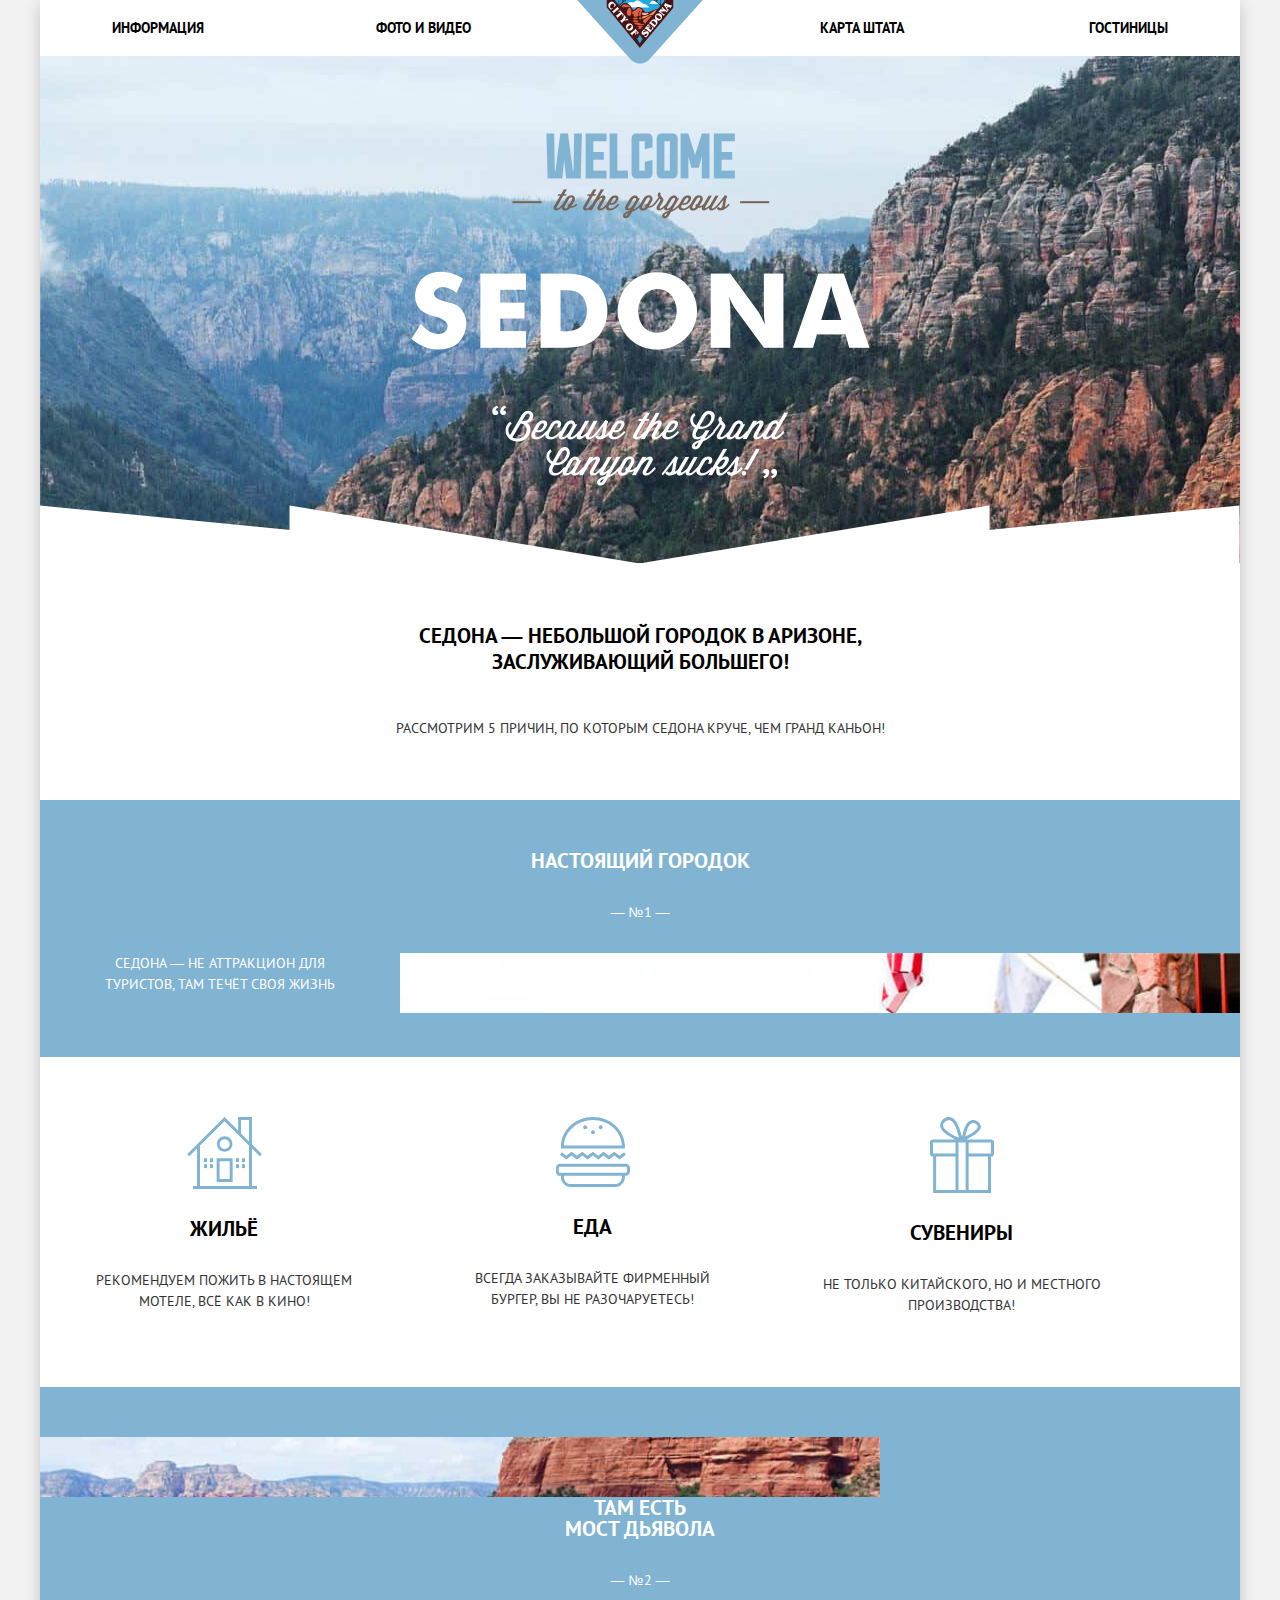
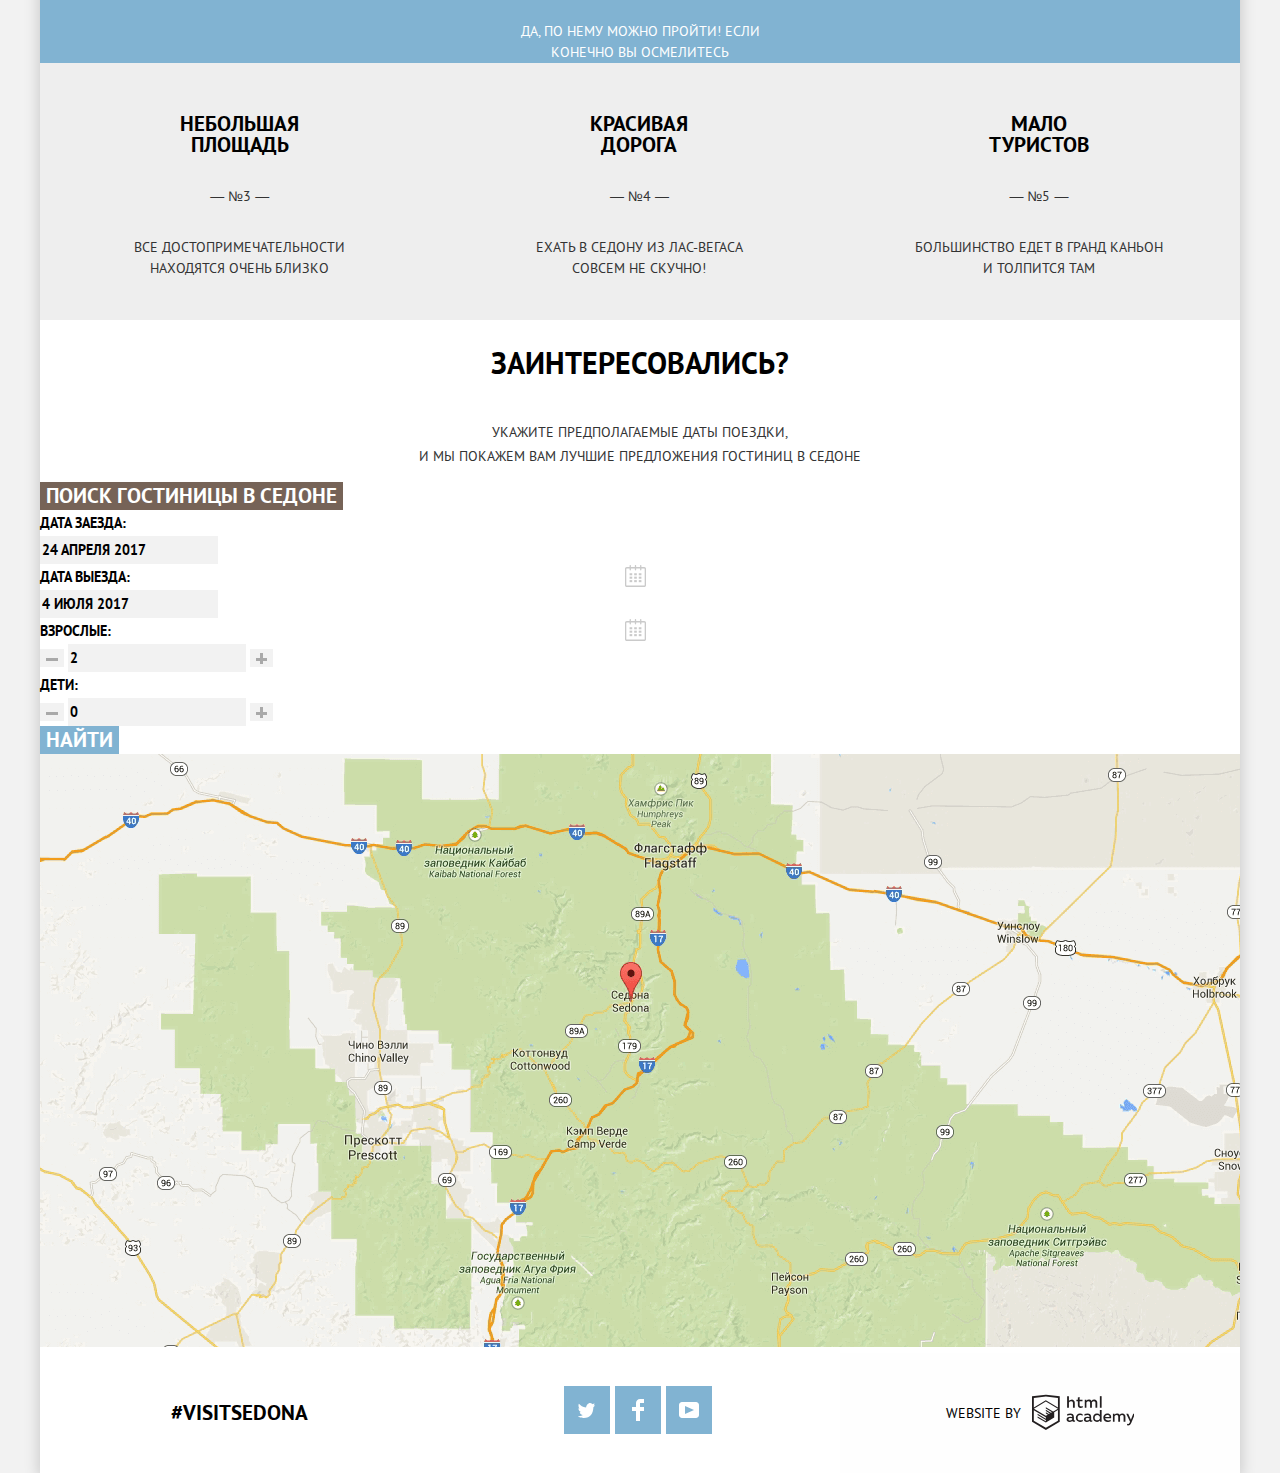
==== commit f328593a: "Построена общая сетка для блока advantages" ====
--- a/index.html
+++ b/index.html
@@ -134,7 +134,7 @@
                             Всегда заказывайте фирменный бургер, вы не разочаруетесь!
                         </p>
                     </li>
-                    <li class="services__other-item">
+                    <li class="advantages__other-item">
                         <h3 class="advantages__title advantages__title--gift">
                             Сувениры
                         </h3>
--- a/css/stylesheet.css
+++ b/css/stylesheet.css
@@ -72,23 +72,63 @@
     width: 100%;
     min-width: 768px;
     background-color: #ffffff;
+    box-shadow: 0 5px 15px 0 rgba(0,1,1, 0.2);
 }
 
 /* Site navigation */
 
+.navigation {
+    position: relative;
+    display: flex;
+    justify-content: center;
+    align-items: center;
+}
+
+.navigation__logo-link {
+    position: absolute;
+    display: flex;
+justify-content: center;
+    z-index: 10;
+
+}
+
 .navigation__list {
+    display: flex;
+    justify-content: space-between;
+
+    width: 100%;
+
     margin: 0;
-    padding: 0;
+    padding: 0 6%;
 
     list-style: none;
 }
 
+.navigation__item {
+    width: 25%;
+    height: 56px;
+}
+
 .navigation__link {
+    display: flex;
+    align-items: center;
+    width: 100%;
+    height: 100%;
     font-weight: 700;
     line-height: 26px;
     color: #000000;
 }
 
+.navigation__item:first-child>.navigation__link,
+.navigation__item:nth-child(2)>.navigation__link {
+    justify-content: flex-start;
+}
+
+.navigation__item:last-child>.navigation__link,
+.navigation__item:nth-last-child(2)>.navigation__link {
+    justify-content: flex-end;
+}
+
 .navigation__link:hover {
     color: #81b3d2;
 }
@@ -97,7 +137,8 @@
     color: rgba(0, 0, 0, 0.3);
 }
 
-.link-active {
+.link-active:not(:hover),
+.link-active:not(:active){
     color: #766357;
 }
 
@@ -106,6 +147,8 @@
 
 .main__banner {
     position: relative;
+    display: block;
+    z-index: 1;
     width: 100%;
     max-height: 513px;
     min-height: 507px;
@@ -133,23 +176,32 @@
     position: absolute;
     top: 0;
     display: block;
-    width: 100%;
-    height: 100%;
+    width: 100.1%;
+    height: 100.1%;
     background-image: url("../img/mask.png");
     background-repeat: no-repeat;
-    background-position: 50% 100%;
+    background-position: -1px 100%;
     background-size: contain;
 }
 
 
 /* Section advantages */
 
+.advantages {
+    display: block;
+    width: 100%;
+}
+
 .advantages__slogan {
     display: flex;
     justify-content: center;
-    align-items: center;
-
-    width: 100%;
+    text-align: center;
+
+ width: 50%;
+
+    margin: 0 auto;
+    padding-top: 60px;
+    padding-bottom: 40px;
 
     font-weight: 700;
     font-size: 21px;
@@ -157,26 +209,79 @@
     color: #000000;
 }
 
+@media (max-width: 1043px) {
+   .advantages__slogan {
+       width: 60%;
+       padding-top: 57px;
+   }
+}
+
+
 .advantages__description--slogan {
     display: flex;
     justify-content: center;
     align-items: center;
 
     width: 100%;
+    margin: 0;
+    padding-bottom: 59px;
 
     line-height: 26px;
 }
 
 .advantages__list,
 .advantages__other {
+    display: flex;
+    flex-wrap: wrap;
+
     margin: 0;
     padding: 0;
 
     list-style: none;
-}
+
+    background-color: #eeeeee;
+}
+
+.advantages__item {
+    display: flex;
+    flex-wrap: wrap;
+    justify-content: flex-start;
+ align-content: flex-start;
+
+    box-sizing: border-box;
+
+    order:4;
+
+    width: 33.3%;
+    min-height: 257px;
+
+    padding-top: 50px;
+}
+
+.advantages__item:first-child{
+    order:1;
+}
+
+.advantages__item:last-child {
+    order: 2;
+    width: 100%;
+    min-height: 330px;
+    padding-top: 60px;
+
+    background-color: #ffffff;
+
+}
+
+.advantages__item:nth-child(2) {
+    order:3;
+}
+
+
+
+
 
 .advantages__item:first-child,
-.advantages__item:nth-last-child(2) {
+.advantages__item:nth-child(2) {
     width: 100%;
     height: 100%;
 
@@ -184,20 +289,20 @@
 }
 
 .advantages__item:first-child::after {
-  content: "";
-  display: block;
-   width: 70%;
+    content: "";
+    display: block;
+    width: 70%;
     height: 60px; /*Временно*/
 
-  background-image: url("../img/advantageTown.jpg");
-  background-repeat: no-repeat;
-  background-position: 100% 0; /*Временно*/
-  background-size: cover;
-}
-
-.advantages__item:nth-last-child(2)::before{
-  content: "";
-  display: block;
+    background-image: url("../img/advantageTown.jpg");
+    background-repeat: no-repeat;
+    background-position: 100% 0; /*Временно*/
+    background-size: cover;
+}
+
+.advantages__item:nth-child(2)::before{
+    content: "";
+    display: block;
     width: 70%;
     height: 60px; /*Временно*/
 
@@ -207,7 +312,36 @@
     background-size: cover;
 }
 
+.advantages__other {
+    display: flex;
+    flex-wrap: wrap;
+    background-color: #ffffff;
+}
+
+.advantages__other-item {
+    display: flex;
+    flex-wrap: wrap;
+
+    justify-content: space-around;
+    align-items: center;
+    align-content: flex-start;
+ width: 33.3%;
+}
+
+
+
 .advantages__title {
+    display: flex;
+    flex-direction: column;
+    align-items: center;
+    text-align: center;
+
+    width: 100%;
+
+    margin: 0 auto;
+    padding: 0 32%;
+    padding-bottom: 31px;
+
     font-weight: 700;
     font-size: 21px;
     color: #000000;
@@ -220,6 +354,8 @@
     width: 75px;
     height: 72px;
 
+    margin-bottom: 29px;
+
     background-image: url("../img/adventageHostel.svg");
     background-repeat: no-repeat;
     background-position: 0 0;
@@ -232,6 +368,8 @@
     width: 74px;
     height: 70px;
 
+    margin-bottom: 29px;
+
     background-image: url("../img/advantageFood.svg");
     background-repeat: no-repeat;
     background-position: 0 0;
@@ -244,6 +382,8 @@
     width: 64px;
     height: 76px;
 
+    margin-bottom: 29px;
+
     background-image: url("../img/adventageSouvenir.svg");
     background-repeat: no-repeat;
     background-position: 0 0;
@@ -252,14 +392,62 @@
 .advantages__item:first-child .advantages__title,
 .advantages__item:first-child .advantages__number,
 .advantages__item:first-child .advantages__description,
-.advantages__item:nth-last-child(2) .advantages__title,
-.advantages__item:nth-last-child(2) .advantages__number,
-.advantages__item:nth-last-child(2) .advantages__description{
+.advantages__item:nth-child(2) .advantages__title,
+.advantages__item:nth-child(2) .advantages__number,
+.advantages__item:nth-child(2) .advantages__description{
     color: #ffffff;
 }
 
-
-
+.advantages__description {
+
+    width: 180px;
+    text-align: center;
+    margin:  0 auto;
+}
+
+.advantages__item:nth-last-child(3) .advantages__description {
+  width: 149px;
+}
+
+@media (min-width: 1043px) {
+    .advantages__description,
+    .advantages__item:nth-last-child(3) .advantages__description {
+        width: 259px;
+    }
+
+
+}
+
+.advantages__other-item .advantages__description {
+
+width: 165px;
+    text-align: center;
+    margin:  0 auto;
+}
+
+.advantages__other-item:nth-last-child(2) .advantages__description {
+    width: 152px;
+}
+
+@media (min-width: 1043px) {
+    .advantages__other-item .advantages__description,
+    .advantages__other-item:nth-last-child(2) .advantages__description {
+        width: 285px;
+    }
+}
+
+.advantages__number {
+    width: 100%;
+   text-align: center;
+    padding-bottom: 30px;
+}
+
+
+
+
+
+
+/*Section hotel booking and modal*/
 
 
 .hotel-booking__caption {
@@ -440,7 +628,591 @@
     background-color: #5496bd;
 }
 
+
+/*Form order hotel*/
+
+.options {
+    display: flex;
+    justify-content: flex-start;
+    align-items: center;
+    width: 100%;
+    /*height: 218px; */
+    padding: 31px 6%;
+
+   background-image: url("../img/hotelsBackground.jpg");
+    background-repeat: no-repeat;
+    background-position: 50% 13%;
+    background-size: cover;
+}
+
+.options__section {
+    width: 21.25%;
+    margin: 0;
+
+    padding: 0;
+}
+
+.options__section:first-child {
+    margin-right: 7.6%;
+}
+
+.options__section--type-hotel {
+    width: 52.25%;
+}
+
+.options__section--cash {
+    display: flex;
+    flex-direction: column;
+    justify-content: space-between;
+    align-items: center;
+   width: 26.5%;
+}
+
+
+.options__fieldset {
+    margin: 0;
+    padding: 0;
+
+    border: none;
+}
+
+.options__title {
+    margin: 0;
+
+    font-weight: 700;
+    font-size: 16px;
+    color: #ffffff;
+}
+
+.options__title:not(.options__title--cash) {
+    padding-bottom: 28px;
+}
+
+.options__title--cash {
+    padding-bottom: 14px;
+}
+.options__checkbox {
+    display: none;
+}
+
+.options__label {
+    position: relative;
+    color: #ffffff;
+}
+
+.options__checkbox + .options__label--checkbox:not(:last-of-type) {
+    display: block;
+    margin-bottom: 22px;
+
+}
+
+.options__checkbox + .options__label--checkbox::before {
+    content: "";
+    display: inline-block;
+    vertical-align: middle;
+    width: 23px;
+    height: 23px;
+    margin-right: 17px;
+    background-color: transparent;
+    border:2px solid #ffffff;
+    border-radius: 3px;
+}
+
+
+
+.options__checkbox:checked + .options__label--checkbox::after {
+    content: "";
+    position: absolute;
+    left: 0;
+    display: inline-block;
+    vertical-align: middle;
+    width: 26px;
+    height: 23px;
+    margin-right: 13px;
+
+    background-image: url("../img/formCheckboxOn.svg");
+    background-repeat: no-repeat;
+}
+
+.options__checkbox:checked + .options__label--checkbox::before {
+    opacity: 0;
+}
+.options__checkbox:hover + .options__label--checkbox::before,
+.options__checkbox:focus + .options__label--checkbox::before {
+    border:2px solid #ffffff;
+}
+.options__checkbox:disabled + .options__label--checkbox::before {
+    border:2px solid #6a6a6a;
+}
+
+.options__checkbox:disabled + .options__label--checkbox::after {
+    background-image: url("../img/formCheckboxOff.svg");
+    background-repeat: no-repeat;
+}
+
+
+.options__section--cash .options__wrapper {
+    display: flex;
+    justify-content: center;
+    align-items: center;
+    position: relative;
+    width: 100%;
+    min-width: 220px;
+    height: 36px;
+    border: 2px solid #ffffff;
+    border-radius: 5%;
+
+}
+
+.options__section--cash .options__wrapper::before {
+    content: "";
+    position: absolute;
+    top: 13%;
+    left: 50%; /* temporality */
+    width: 2px;
+    height: 22px;
+
+    background-color: #ffffff;
+}
+
+.options__label--cash {
+    display: inline-block;
+    vertical-align: middle;
+    text-align: center;
+
+    width: 50%;
+
+}
+
+.options__min-cash,
+.options__max-cash {
+    display: inline-block;
+    vertical-align: baseline;
+    text-align: left;
+width: 28%;
+
+    color: #ffffff;
+
+    background-color: transparent;
+    border: none;
+    margin: 0;
+}
+
+
+
+.options__cash-range {
+    position: relative;
+    width: 100%;
+    padding-top: 20px;
+    padding-bottom: 31px;
+}
+
+.options__cash-scale {
+    display: block;
+
+    width: 100%; /*temporality*/
+    height: 2px;
+    background-color: rgba(255,255,255, 0.3);
+}
+
+.options__cash-scale--select {
+    width: 71%; /*temporality*/
+    height: 2px;
+
+    background-color: #ffffff;
+}
+
+.options__toggle {
+    position: absolute;
+    top: 23%;
+    display: block;
+
+
+    width: 20px;
+    height: 20px;
+
+    background-color: #ababab;
+    border: 8px solid #ffffff;
+    box-shadow: 0 2px 1px 0 rgba(171,171,171, 0.3);
+    border-radius: 50%;
+}
+
+.options__toggle--min {
+    left: 0;
+}
+
+.options__toggle--max {
+    left: 71%;
+}
+
+.options__toggle:hover,
+.options__toggle:active {
+    width: 22px;
+    height: 22px;
+
+    border: 9px solid #ffffff;
+}
+
+.options__button {
+    width: 137px;
+    height: 36px;
+    text-transform: uppercase;
+    color: #ffffff;
+
+    background-color: transparent;
+    border: 2px solid #ffffff;
+}
+
+.options__button:hover,
+.options__button:active {
+    color: #000000;
+    background-color: #ffffff;
+}
+
+/*Section result*/
+
+.result__wrapper {
+    display: flex;
+    justify-content: space-between;
+    align-items: center;
+    width: 100%;
+    height: 86px;
+    padding: 0 6%;
+    border-bottom: 1px solid #e5e5e5;
+}
+
+.result__total {
+    font-weight: 700;
+    font-size: 21px;
+    line-height: 26px;
+    color: #000000;
+}
+
+/*Section sorting*/
+
+.sorting {
+    display: flex;
+    align-items: center;
+
+    width: 80%;
+}
+
+.sorting__title {
+    display: block;
+    font-size: 12px;
+    line-height: 18px;
+    color: #000000;
+}
+
+
+@media (min-width: 1200px) {
+    .sorting__title {
+        position: absolute;
+
+        width: 1px;
+        height: 1px;
+        margin: -1px;
+        padding: 0;
+
+        overflow: hidden;
+    }
+}
+
+
+.sorting__list,
+.sorting__result {
+    display: flex;
+    align-items: center;
+
+    margin: 0;
+    padding: 0;
+
+    list-style: none;
+}
+
+
+.sorting__link {
+    margin-right: 34px;
+    font-size: 12px;
+    line-height: 18px;
+    color: rgba(0,0,0, 0.3);
+    border-bottom: 1px dotted #81b3d2;
+}
+
+.sorting__item:first-child .sorting__link {
+    margin-left: 40px;
+}
+
+.sorting__link:hover {
+    color: #81b3d2;
+}
+
+.sorting__link:active {
+    color: #000000;
+    border-bottom: none;
+}
+
+.sorting__link.link-active {
+    color: #81b3d2;
+    border-bottom: none;
+}
+
+.sorting__result {
+    display: flex;
+    justify-content: flex-end;
+    flex-grow: 10;
+    height: 100%;
+
+}
+
+.sorting__result .sorting__item {
+    position: relative;
+    display: inline-block;
+    vertical-align: middle;
+
+    width: 15px;
+
+}
+
+.sorting__button-up,
+.sorting__button-down {
+    display: inline-block;
+    vertical-align: text-top;
+    width: 20px;
+    height: 100%;
+
+    background-color: transparent;
+    border: none;
+}
+
+.sorting__button-down::before {
+    content: "";
+
+    position: absolute;
+    top: 30%;
+    left: 15%;
+
+    display: block;
+    width: 0;
+    height: 0;
+
+    border: 6px solid transparent;
+    border-top: 10px solid #cacaca;
+}
+
+.sorting__button-up::before {
+    content: "";
+
+    position: absolute;
+    bottom: 15%;
+    right: 0;
+
+    display: block;
+    width: 0;
+    height: 0;
+
+    border: 6px solid transparent;
+    border-bottom: 10px solid #cacaca;
+}
+
+.sorting__button-down:hover::before {
+    border-top: 10px solid #000000;
+}
+
+.sorting__button-down:active::before,
+.sorting__button-down.link-active::before {
+    border-top: 10px solid #81b3d2;
+}
+
+
+
+.sorting__button-up:hover::before {
+    border-bottom: 10px solid #000000;
+}
+
+.sorting__button-up:active::before,
+.sorting__button-up.link-active::before{
+    border-bottom: 10px solid #81b3d2;
+}
+
+
+
+/*Table hotels*/
+
+.result__table-wrapper {
+    padding: 0 6%;
+    position: relative;
+}
+
+.hotels {
+    border-collapse: collapse;
+    width: 100%;
+}
+
+.hotels__item {
+    position: relative;
+}
+
+.hotels__item::after {
+    content: "";
+    position: absolute;
+    bottom: 0;
+    right: 0;
+    display: block;
+   width: 100%;
+    height: 1px;
+    background-color: #e5e5e5;
+}
+
+.hotels__item--amara::after {
+    bottom: 65%;
+}
+
+.hotels__item--desert::after {
+    bottom: 32%;
+}
+
+.hotels__cell {
+    white-space: nowrap;
+    padding: 30px 0;
+    vertical-align: middle;
+    text-align: left;
+}
+
+.hotels__cell:first-child {
+    width: 165px;
+    text-align: left;
+}
+
+.hotels__cell:last-child {
+    text-align: right;
+}
+
+.hotels__image {
+    white-space: nowrap;
+    display: block;
+    width: 135px;
+    height: 90px;
+
+}
+
+.hotels__title {
+    margin: 0;
+    padding-bottom: 6px;
+
+    font-weight: 700;
+    font-size: 21px;
+    line-height: 26px;
+    color: #000000;
+}
+
+.hotels__item:hover .hotels__title {
+    color: #81b3d2;
+}
+
+.hotels__item:active .hotels__title {
+    color: rgba(0,0,0, 0.3);
+}
+
+.hotels__description {
+ margin: 0;
+    padding-bottom: 9px;
+}
+
+.hotels__button {
+    display: inline-block;
+    vertical-align: middle;
+    text-align: center;
+    width: max-content;
+    font-weight: 700;
+    color: #ffffff;
+
+}
+
+.hotels__button--preview {
+    padding: 0 17px;
+    padding-top: 4px;
+    padding-bottom: 3px;
+background-color: #81b3d2;
+}
+.hotels__button--preview:hover {
+    background-color: #669ec0;
+}
+.hotels__button--preview:active {
+    color: rgba(255,255,255, 0.3);
+    background-color: #5496bd;
+}
+
+.hotels__button--reserve {
+    height: 28px;
+    text-transform: uppercase;
+
+    border: none;
+background-color: #766357;
+}
+
+.hotels__button--reserve:hover {
+    background-color: #604e43;
+}
+.hotels__button--reserve:active {
+    color: rgba(255,255,255, 0.3);
+    background-color: #503e33;
+}
+
+
+.hotels__range {
+    color: #666666;
+    background-color: #f2f2f2;
+}
+
+.hotels__stars {
+    display: block;
+    font-size: 0;
+}
+
+.hotels__stars::before {
+    content: "";
+    display: inline-block;
+    vertical-align: top;
+    text-align: right;
+
+    width: 100%;
+    height: 17px;
+
+    margin-bottom: 47px;
+
+    background-image: url("../img/hotelsStar.svg");
+    background-repeat: repeat-x;
+}
+
+.hotels__stars--amara::before {
+    width: 72px;
+}
+
+.hotels__stars--desert::before {
+    width: 54px;
+}
+
+.hotels__stars--poco::before {
+    width: 36px;
+}
+
+
+
+
+    /*Footer*/
+.footer {
+    display: flex;
+    justify-content: space-between;
+    width: 100%;
+
+}
+
 .footer__hashtag {
+    display: flex;
+    justify-content: center;
+    align-items: center;
+    width: 33.3%;
     font-weight: 700;
     font-size: 21px;
     line-height: 26px;
@@ -449,6 +1221,10 @@
 }
 
 .footer__social {
+    display: flex;
+    justify-content: center;
+    align-items: center;
+    width: 33.3%;
     margin: 0;
     padding: 0;
 
@@ -456,11 +1232,14 @@
 }
 
 .footer__social-link {
-    display: block;
+    display: flex;
+    justify-content: center;
+    align-items: center;
 
     width: 46px;
     height: 48px;
 
+    margin-right: 5px;
     margin-bottom: 5px; /*timeless*/
 
     background-color: #81b3d2;
@@ -509,12 +1288,32 @@
     opacity: 0.3;
 }
 
+.footer__copyright {
+    display: flex;
+    justify-content: center;
+    align-items: center;
+    width: 33.3%;
+    height: 120px;
+
+    background-color: rgba(254,254,254, 0.9);
+}
+
+.footer__copyright-link {
+    display: flex;
+    justify-content: space-around;
+    align-items: center;
+}
+
 
 .footer__copyright-description {
+   display: block;
+width: 50%;
     line-height: 26px;
     color: #000000;
 }
 
+
+
 .footer__copyright-link:hover .footer__copyright-image {
     fill: #81b3d2;
 }
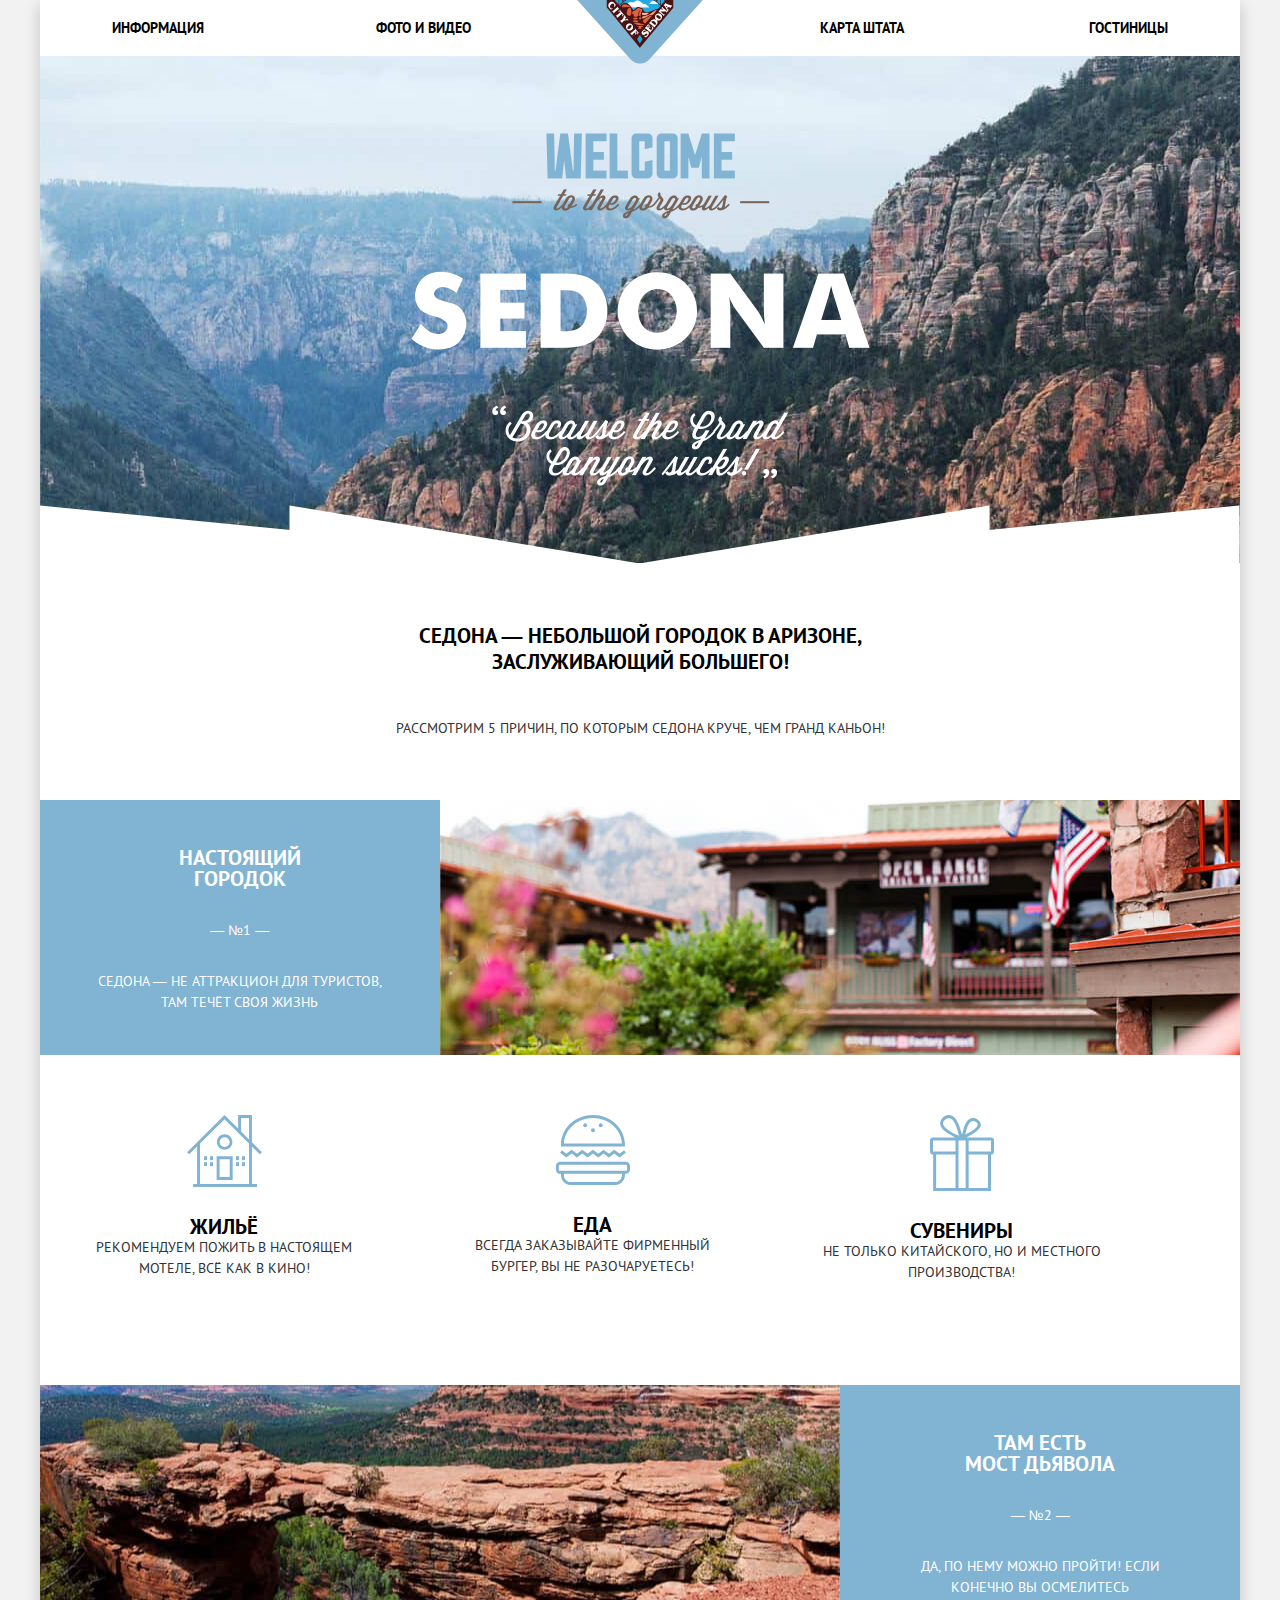
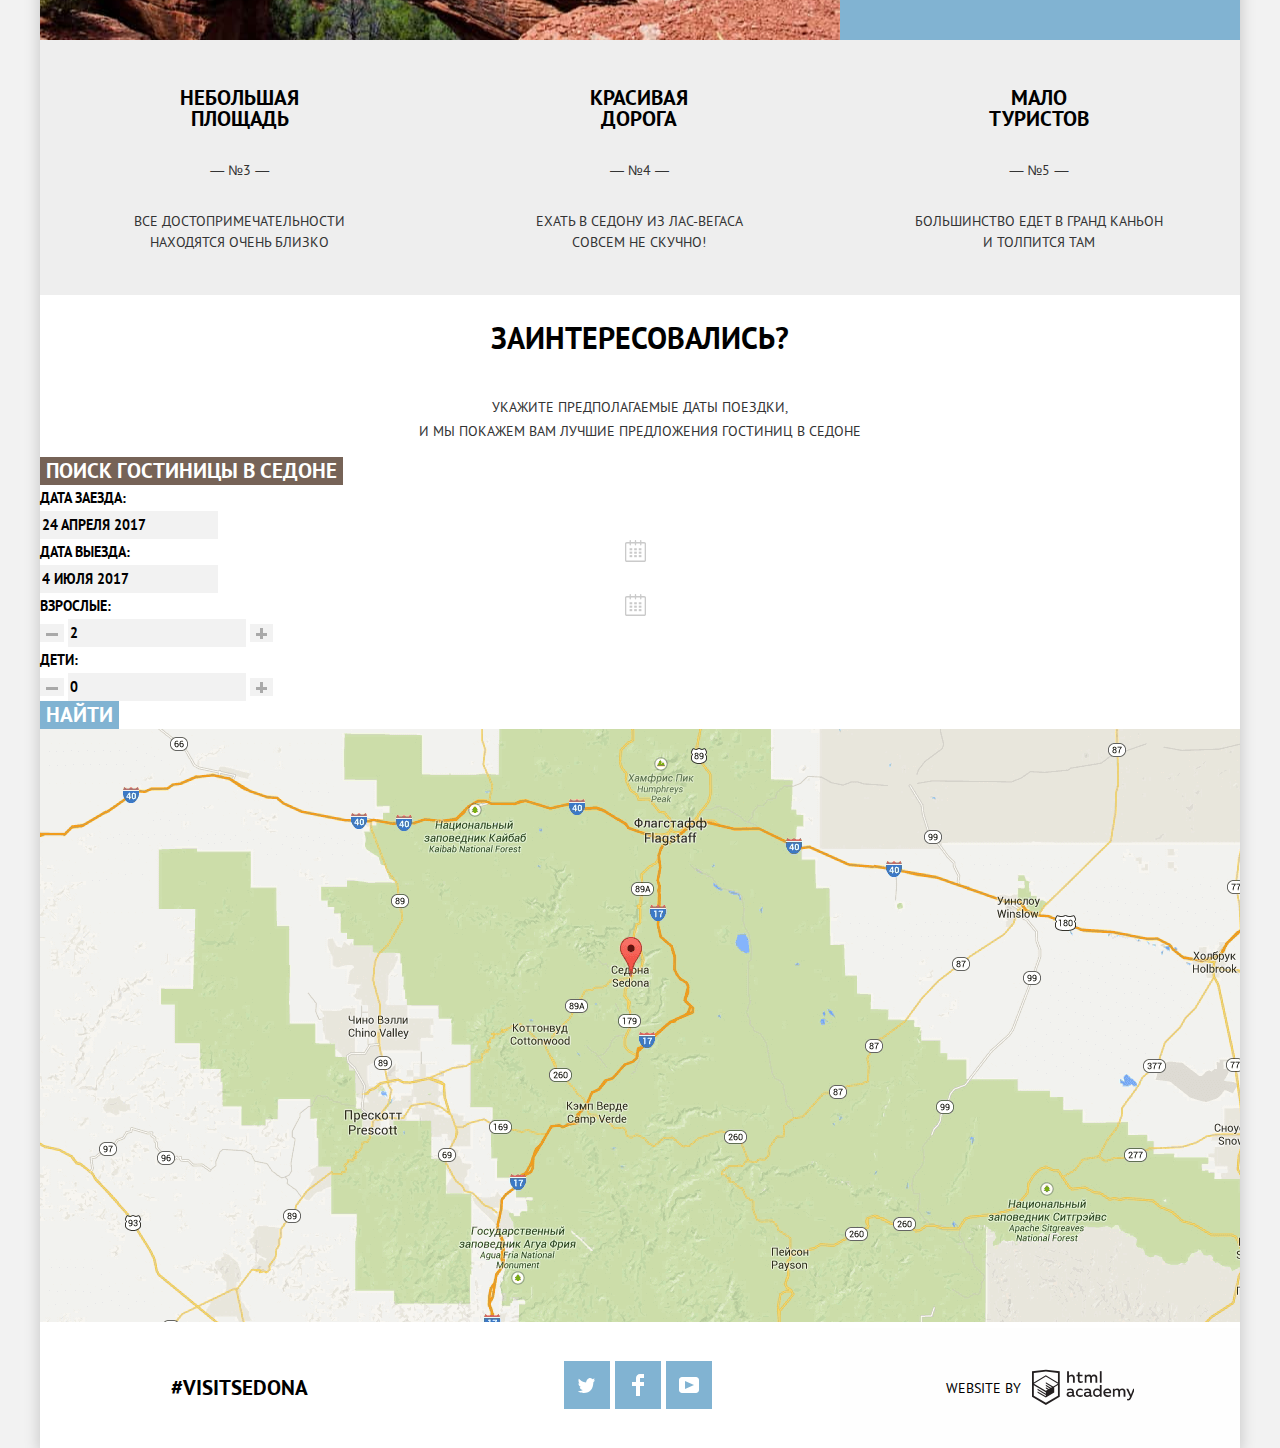
==== commit db07f7d0: "Звкончена сетка для секции advantage" ====
--- a/index.html
+++ b/index.html
@@ -61,6 +61,7 @@
         </p>
         <ol class="advantages__list">
             <li class="advantages__item">
+                <div class = "advantages__wrapper">
                 <h3 class="advantages__title">
                     Настоящий городок
                 </h3>
@@ -70,8 +71,10 @@
                 <p class="advantages__description">
                     Седона — не аттракцион для туристов, там течёт своя жизнь
                 </p>
-            </li>
-            <li class="advantages__item">
+                </div>
+            </li>
+            <li class="advantages__item advantages__item--poco">
+                <div class = "advantages__wrapper">
                 <h3 class="advantages__title">
                     Там есть<br>
                     Мост дьявола
@@ -82,6 +85,7 @@
                 <p class="advantages__description">
                     Да, по нему можно пройти! Если конечно вы осмелитесь
                 </p>
+                </div>
             </li>
             <li class="advantages__item">
                 <h3 class="advantages__title">
--- a/css/stylesheet.css
+++ b/css/stylesheet.css
@@ -241,26 +241,52 @@
 
     background-color: #eeeeee;
 }
-
-.advantages__item {
+.advantages__item,
+.advantages__wrapper {
     display: flex;
     flex-wrap: wrap;
     justify-content: flex-start;
  align-content: flex-start;
 
-    box-sizing: border-box;
-
+    width: 33.3%;
+    min-height: 255px;
     order:4;
-
-    width: 33.3%;
-    min-height: 257px;
-
-    padding-top: 50px;
+    padding-top: 47px;
+
+}
+
+
+.advantages__item:first-child,
+.advantages__item:nth-child(2) {
+    width: 100%;
+    height: 100%;
+
+    padding-top: 0;
+
+    background-color: #81b3d2;
 }
 
 .advantages__item:first-child{
     order:1;
-}
+
+
+    background-image: url("../img/advantageTown.jpg");
+    background-repeat: no-repeat;
+    background-position: 100%; /*Временно*/
+    background-size: 66.66% auto;
+
+}
+
+.advantages__item:nth-child(2) {
+    justify-content: flex-end;
+    order:3;
+
+    background-image: url("../img/adventageAttraction.jpg");
+    background-repeat: no-repeat;
+    background-position: 0; /*Временно*/
+    background-size: 66.66% auto;
+}
+
 
 .advantages__item:last-child {
     order: 2;
@@ -272,45 +298,8 @@
 
 }
 
-.advantages__item:nth-child(2) {
-    order:3;
-}
-
-
-
-
-
-.advantages__item:first-child,
-.advantages__item:nth-child(2) {
-    width: 100%;
-    height: 100%;
-
-    background-color: #81b3d2;
-}
-
-.advantages__item:first-child::after {
-    content: "";
-    display: block;
-    width: 70%;
-    height: 60px; /*Временно*/
-
-    background-image: url("../img/advantageTown.jpg");
-    background-repeat: no-repeat;
-    background-position: 100% 0; /*Временно*/
-    background-size: cover;
-}
-
-.advantages__item:nth-child(2)::before{
-    content: "";
-    display: block;
-    width: 70%;
-    height: 60px; /*Временно*/
-
-    background-image: url("../img/adventageAttraction.jpg");
-    background-repeat: no-repeat;
-    background-position: 100% 0; /*Временно*/
-    background-size: cover;
-}
+
+
 
 .advantages__other {
     display: flex;
@@ -331,15 +320,11 @@
 
 
 .advantages__title {
-    display: flex;
-    flex-direction: column;
-    align-items: center;
     text-align: center;
 
-    width: 100%;
+    width: min-content;
 
     margin: 0 auto;
-    padding: 0 32%;
     padding-bottom: 31px;
 
     font-weight: 700;
@@ -347,6 +332,40 @@
     color: #000000;
 }
 
+.advantages__item:nth-child(2) .advantages__title {
+    width: max-content;
+}
+
+/*
+.advantages__item:first-child .advantages__title {
+    display: flex;
+    justify-content: flex-start;
+    align-items: flex-start;
+    margin: 0;
+
+    padding-left: 11.5%;
+}
+
+.advantages__item:nth-child(2) .advantages__title {
+    display: flex;
+    justify-content: flex-end;
+
+    width: 100%;
+    padding-right: 11.5%;
+}
+
+*/
+
+
+
+.advantages__other-item .advantages__title {
+    display: flex;
+    flex-direction: column;
+    align-items: center;
+    text-align: center;
+    padding: 0 32%;
+}
+
 .advantages__title--hotels::before {
     content: "";
     display: block;
@@ -388,6 +407,91 @@
     background-repeat: no-repeat;
     background-position: 0 0;
 }
+
+
+.advantages__number {
+    width: 100%;
+    text-align: center;
+    padding-bottom: 30px;
+}
+
+/*
+.advantages__item:first-child .advantages__number {
+    display: flex;
+    justify-content: flex-start;
+    align-items: flex-start;
+    margin: 0;
+    padding-left: 14.5%;
+}
+
+.advantages__item:nth-child(2) .advantages__number {
+    display: flex;
+    justify-content: flex-end;
+    width: 100%;
+    padding-right: 14.5%;
+}
+*/
+
+.advantages__description {
+
+    width: 180px;
+    text-align: center;
+    margin:  0 auto;
+}
+
+/*
+
+.advantages__item:first-child .advantages__description {
+    display: flex;
+    justify-content: flex-start;
+    margin: 0;
+    margin-left: 5%;
+}
+
+.advantages__item:nth-child(2) .advantages__description {
+    display: flex;
+    justify-content: flex-end;
+    margin: 0;
+    margin-right: 5%;
+    margin-left: auto;
+}
+
+*/
+
+.advantages__item:nth-last-child(3) .advantages__description {
+  width: 149px;
+}
+
+@media (min-width: 1043px) {
+    .advantages__description,
+    .advantages__item:nth-last-child(3) .advantages__description {
+        width: 259px;
+    }
+
+    .advantages__item:first-child .advantages__description,
+    .advantages__item:nth-child(2) .advantages__description {
+        width: 303px;
+    }
+}
+
+.advantages__other-item .advantages__description {
+
+width: 165px;
+    text-align: center;
+    margin:  0 auto;
+}
+
+.advantages__other-item:nth-last-child(2) .advantages__description {
+    width: 152px;
+}
+
+@media (min-width: 1043px) {
+    .advantages__other-item .advantages__description,
+    .advantages__other-item:nth-last-child(2) .advantages__description {
+        width: 285px;
+    }
+}
+
 
 .advantages__item:first-child .advantages__title,
 .advantages__item:first-child .advantages__number,
@@ -397,53 +501,6 @@
 .advantages__item:nth-child(2) .advantages__description{
     color: #ffffff;
 }
-
-.advantages__description {
-
-    width: 180px;
-    text-align: center;
-    margin:  0 auto;
-}
-
-.advantages__item:nth-last-child(3) .advantages__description {
-  width: 149px;
-}
-
-@media (min-width: 1043px) {
-    .advantages__description,
-    .advantages__item:nth-last-child(3) .advantages__description {
-        width: 259px;
-    }
-
-
-}
-
-.advantages__other-item .advantages__description {
-
-width: 165px;
-    text-align: center;
-    margin:  0 auto;
-}
-
-.advantages__other-item:nth-last-child(2) .advantages__description {
-    width: 152px;
-}
-
-@media (min-width: 1043px) {
-    .advantages__other-item .advantages__description,
-    .advantages__other-item:nth-last-child(2) .advantages__description {
-        width: 285px;
-    }
-}
-
-.advantages__number {
-    width: 100%;
-   text-align: center;
-    padding-bottom: 30px;
-}
-
-
-
 
 
 
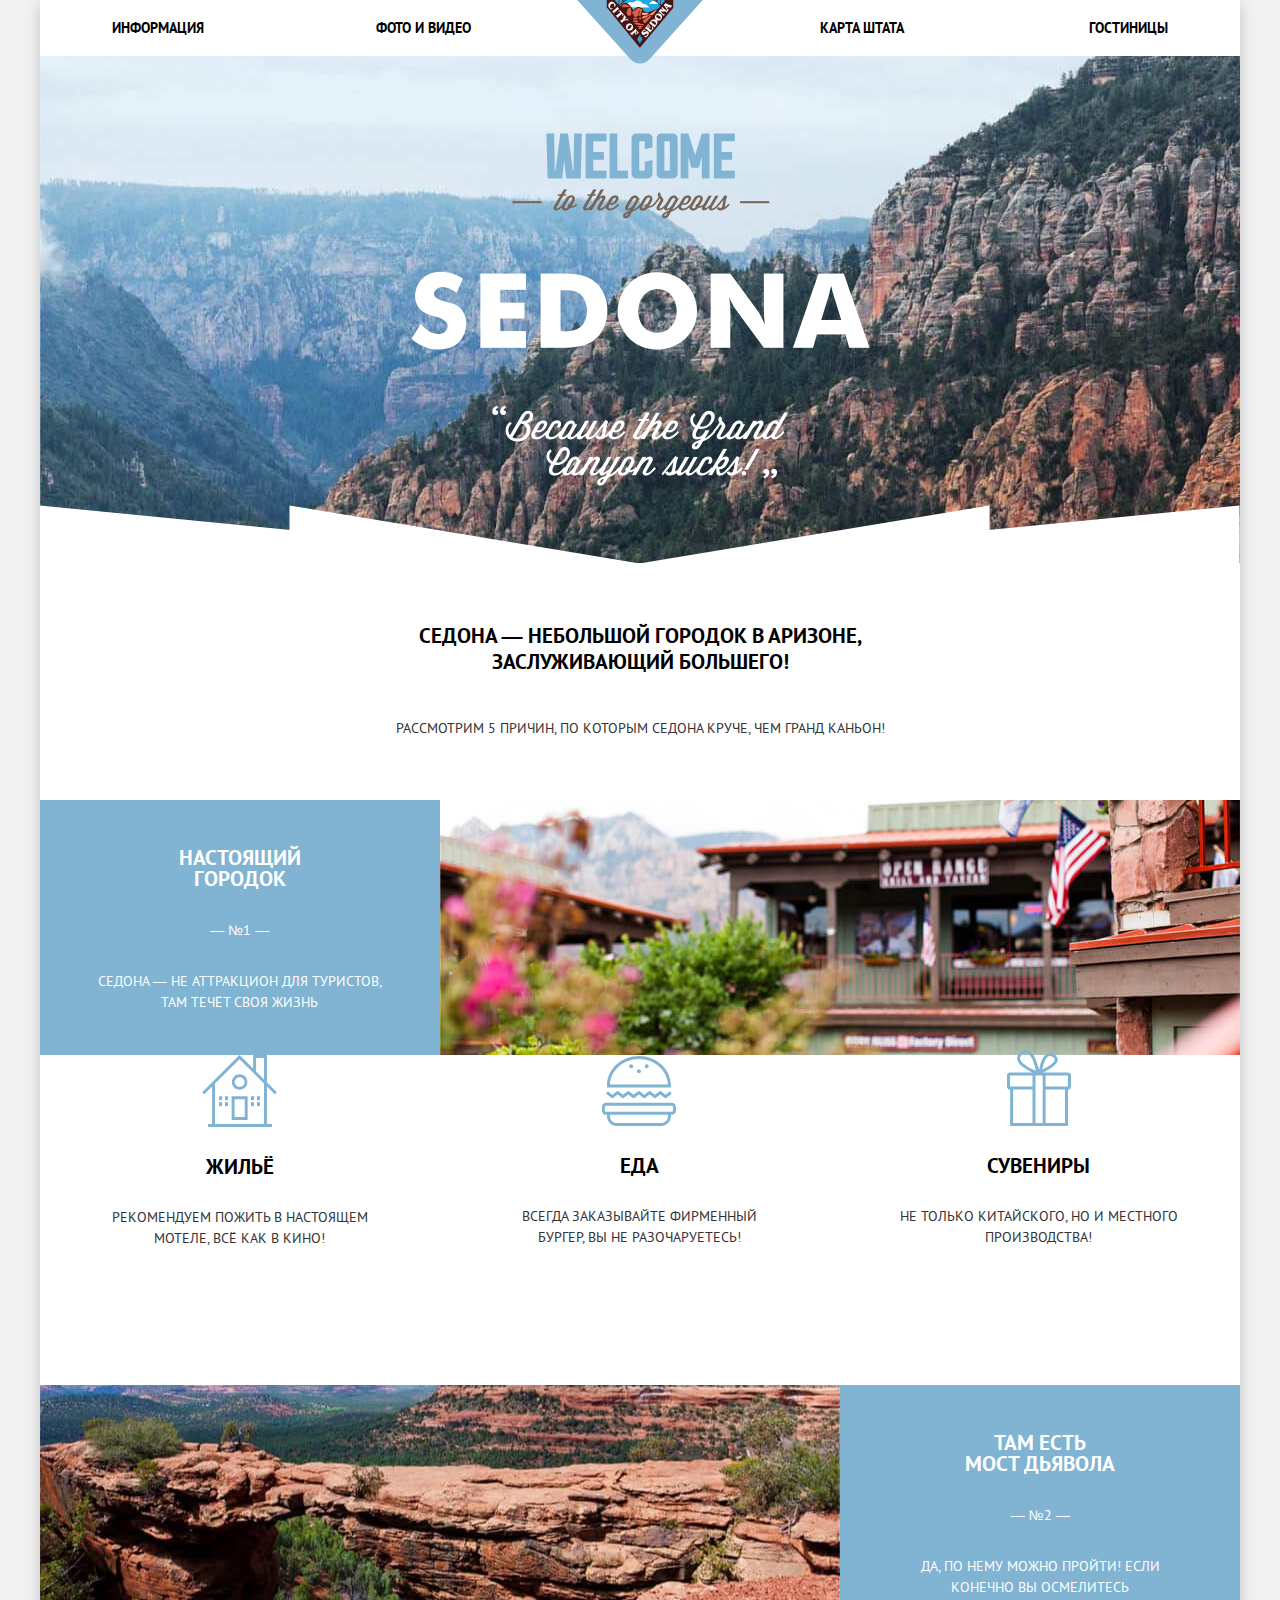
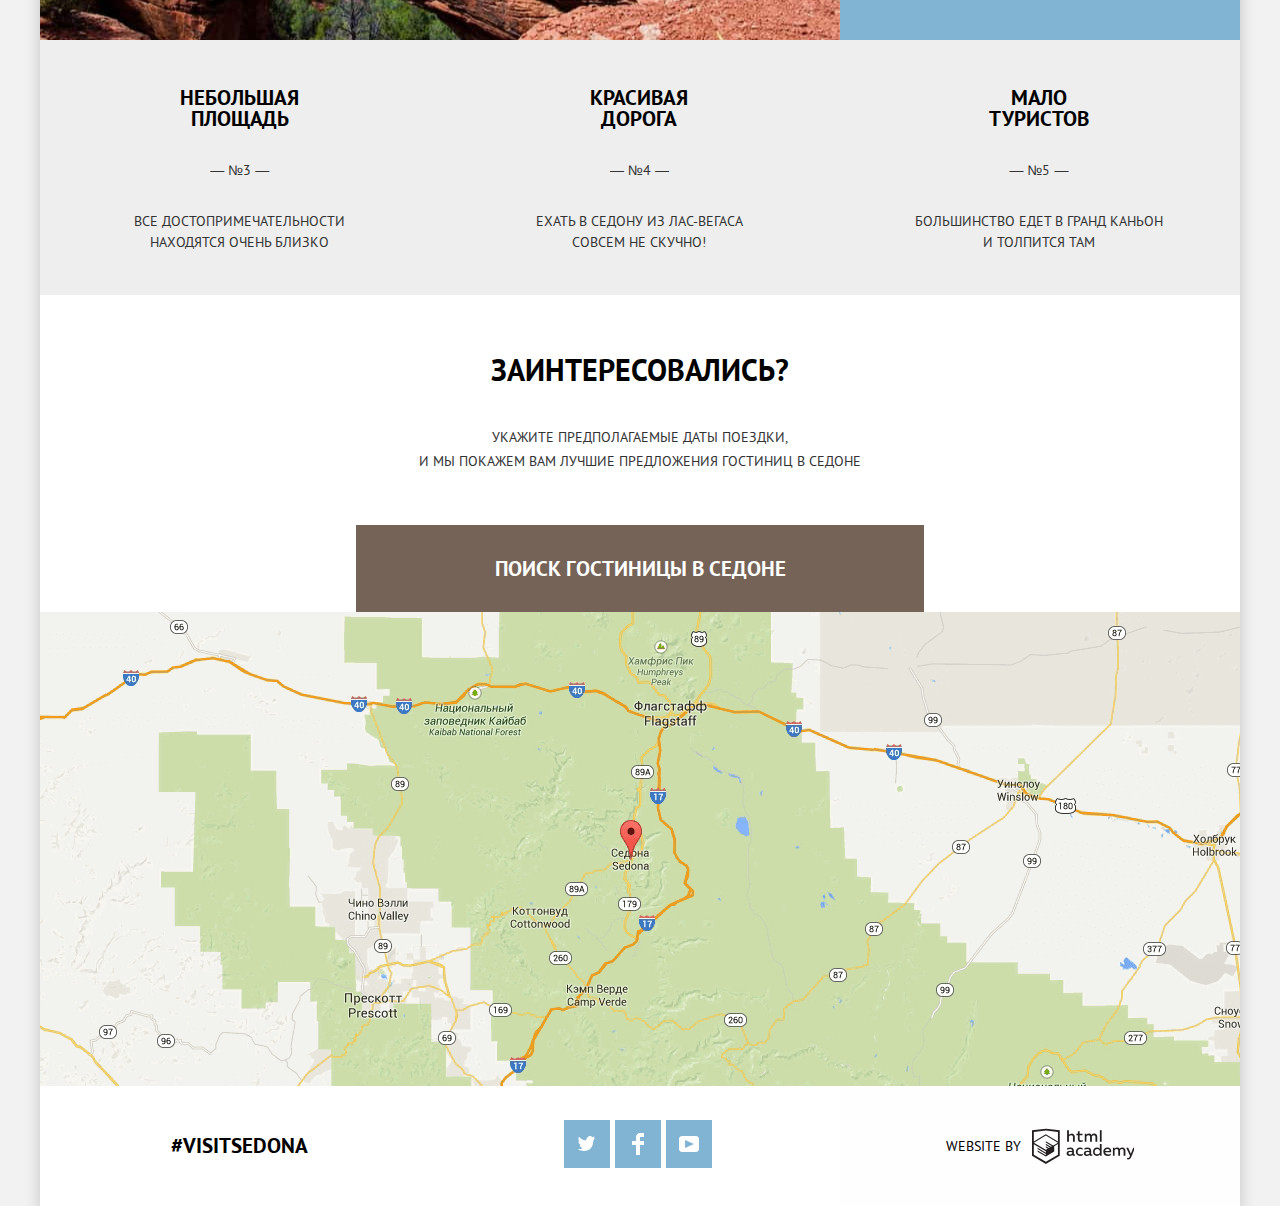
==== commit 683fef95: "Реализован блок с картой" ====
--- a/index.html
+++ b/index.html
@@ -73,7 +73,7 @@
                 </p>
                 </div>
             </li>
-            <li class="advantages__item advantages__item--poco">
+            <li class="advantages__item">
                 <div class = "advantages__wrapper">
                 <h3 class="advantages__title">
                     Там есть<br>
@@ -261,6 +261,7 @@
         <h2 class="visually-hidden">
             Карта
         </h2>
+        <iframe class="map__iframe" src="https://www.google.com/maps/embed?pb=!1m14!1m8!1m3!1d437639.7968762019!2d-111.88020579756868!3d34.90936748739581!3m2!1i1024!2i768!4f13.1!3m3!1m2!1s0x872da132f942b00d%3A0x5548c523fa6c8efd!2z0KHQtdC00L7QvdCwLCDQkNGA0LjQt9C-0L3QsCA4NjMzNiwg0KHQqNCQ!5e0!3m2!1sru!2sru!4v1536951005226" width="1200" height="593" frameborder="0" style="border:0" allowfullscreen></iframe>
         <img class="map__image" src="img/map.png" width="1200" height="539"
              alt="Местоположение Седоны в штате Аризона, съезд с rout 40 на rout 89A">
     </section>
--- a/css/stylesheet.css
+++ b/css/stylesheet.css
@@ -292,7 +292,7 @@
     order: 2;
     width: 100%;
     min-height: 330px;
-    padding-top: 60px;
+    padding-top: 0;
 
     background-color: #ffffff;
 
@@ -304,6 +304,7 @@
 .advantages__other {
     display: flex;
     flex-wrap: wrap;
+    width: 100%;
     background-color: #ffffff;
 }
 
@@ -313,7 +314,7 @@
 
     justify-content: space-around;
     align-items: center;
-    align-content: flex-start;
+    align-content: center;
  width: 33.3%;
 }
 
@@ -364,6 +365,7 @@
     align-items: center;
     text-align: center;
     padding: 0 32%;
+    margin-bottom: 30px;
 }
 
 .advantages__title--hotels::before {
@@ -401,6 +403,7 @@
     width: 64px;
     height: 76px;
 
+    margin-top: -7px;
     margin-bottom: 29px;
 
     background-image: url("../img/adventageSouvenir.svg");
@@ -462,7 +465,7 @@
   width: 149px;
 }
 
-@media (min-width: 1043px) {
+@media (min-width: 1056px) {
     .advantages__description,
     .advantages__item:nth-last-child(3) .advantages__description {
         width: 259px;
@@ -505,13 +508,23 @@
 
 
 /*Section hotel booking and modal*/
-
+.hotel-booking {
+    position: relative;
+    display: flex;
+    flex-direction: column;
+    align-items: center;
+}
 
 .hotel-booking__caption {
     display: flex;
     justify-content: center;
 
     width: 100%;
+
+    margin: 0;
+    padding-top: 57px;
+    padding-bottom: 37px;
+
 
     font-weight: 700;
     font-size: 30px;
@@ -527,6 +540,9 @@
 
     width: 100%;
 
+    margin: 0;
+    padding-bottom: 52px;
+
     line-height: 24px;
 }
 
@@ -535,6 +551,8 @@
     vertical-align: middle;
     text-align: center;
 
+    min-width: 568px;
+    min-height: 87px;
 
     font-weight: 700;
     font-size: 21px;
@@ -556,6 +574,33 @@
     background-color: #503e33;
 }
 
+.hotel-booking__modal {
+    position: absolute;
+    bottom: 0;
+    z-index: 100;
+    transform: translate(0%, 100%);
+    display: none;
+    flex-direction: row;
+    flex-wrap: wrap;
+    justify-content: center;
+    align-content: center;
+    max-width: 568px;
+    padding: 55px;
+    background-color: #ffffff;
+}
+
+.hotel-booking__modal--show {
+    display: flex;
+}
+
+.hotel-booking__form {
+    width: 100%;
+    display: flex;
+    flex-wrap: wrap;
+    justify-content: flex-start;
+}
+
+
 .hotel-booking__label,
 .hotel-booking__input {
     font-weight: 700;
@@ -563,13 +608,47 @@
     color: #000000;
 }
 
+.hotel-booking__label {
+    display: flex;
+    align-items: center;
+    width: 24.45%;
+    height: 38px;
+}
+
+.hotel-booking__label:last-of-type {
+  justify-content: flex-end;
+    padding-right: 27px;
+}
+
 .hotel-booking__wrapper {
-    width: 50%; /*timeless*/
+    width: 75.55%;
+    height: 38px;
+    display: flex;
+    justify-content: flex-start;
+    align-items: center;
     position: relative;
+
+    margin-bottom: 30px;
+
+    background-color: #f2f2f2;
+}
+
+.hotel-booking__wrapper:nth-last-of-type(2),
+.hotel-booking__wrapper:last-of-type {
+    width: 25.55%;
+    margin-bottom: 0;
 }
 
 .hotel-booking__input {
+    position: relative;
     text-transform: uppercase;
+
+    width: 100%;
+    height: 100%;
+
+    margin: 0;
+    padding: 0;
+    padding-left: 14px;
 
     background-color: #f2f2f2;
 
@@ -579,26 +658,52 @@
     -moz-appearance: none;
     -moz-appearance: textfield;
     appearance: none;
-    margin: 0;
-}
+
+}
+
+.hotel-booking__input::-webkit-outer-spin-button,
+.hotel-booking__input::-webkit-inner-spin-button {
+    -webkit-appearance: none;
+    -moz-appearance: none;
+    -moz-appearance: textfield;
+    appearance: none;
+    margin: 0;
+}
+
+
 
 .hotel-booking__input:hover {
+    -moz-appearance: number-input;
+    appearance: none;
  background-color: #ebebeb;
 }
 
 .hotel-booking__input:focus {
+    -moz-appearance: number-input;
+    appearance: none;
     background-color: #ffffff;
     border: 2px solid #e5e5e5;
+    outline: none;
+}
+
+.hotel-booking__wrapper:nth-last-of-type(2) .hotel-booking__input,
+.hotel-booking__wrapper:last-of-type .hotel-booking__input{
+    width: 33.33%;
+    vertical-align: middle;
+    text-align: center;
+    padding: 0;
 }
 
 .hotel-booking__input--calendar {
-    position:absolute;
+    position: absolute;
+    top:0;
     right: 0;
 
     display: block;
-
-    width: 21px;
-    height: 22px;
+    width: 39px;
+    height: 100%;
+
+    padding: 0;
 
     background-color: transparent;
 
@@ -609,15 +714,20 @@
 fill: #000000;
 }
 
-.hotel-booking__input--calendar:active .hotel-booking__image{
+.hotel-booking__input--calendar:active .hotel-booking__image,
+.hotel-booking__input--calendar:focus .hotel-booking__image {
+    outline: none;
     fill: #81b3d2;
 }
 
 .hotel-booking__button {
+    width: 33.33%;
+    height: 100%;
     background-color: #f2f2f2;
     box-shadow: none;
     border: none;
     position: relative;
+    padding: 0;
 }
 
 .hotel-booking__button--min::before {
@@ -644,14 +754,22 @@
 .hotel-booking__button--max::after {
     content: "";
     position: absolute;
-    top:25%;
-    left: 44.8%;
+    top: 40%;
+    left: 45%;
+
     display: inline-block;
     vertical-align: middle;
     text-align: center;
+
     width: 3px;
     height: 11px;
+
     background-color: #a9a9a9;
+}
+
+
+.hotel-booking__button:focus {
+    outline: none;
 }
 
 .hotel-booking__button:hover::after,
@@ -660,11 +778,18 @@
 }
 
 .hotel-booking__button:active::after,
-.hotel-booking__button:active::before {
+.hotel-booking__button:active::before,
+.hotel-booking__button:focus::after,
+.hotel-booking__button:focus::before {
     background-color: #81b3d2;
 }
 
 .hotel-booking__result {
+    width: 100%;
+    height: 58px;
+
+    margin-top: 54px;
+
     font-weight: 700;
     font-size: 21px;
     line-height: 26px;
@@ -680,10 +805,53 @@
     background-color: #669ec0;
 }
 
-.hotel-booking__result:active {
+.hotel-booking__result:active,
+.hotel-booking__result:focus {
     color: rgba(255,255,255, 0.3);
     background-color: #5496bd;
-}
+
+    outline: none;
+}
+
+/*map*/
+
+.map {
+position: relative;
+    width: 100%;
+    height: 474px;
+    overflow: hidden;
+
+    display: flex;
+    justify-content: center;
+    align-items: flex-start;
+  /*  z-index: 10;
+
+
+    background-image:url("../img/map.png");
+    background-repeat: no-repeat;
+    background-position: 50% 0;
+    background-size: auto;
+*/
+}
+
+.map__image {
+    min-width: 1200px;
+    height: auto;
+   /* opacity: 0;*/
+
+}
+
+.map__iframe {
+    position: absolute;
+    top: 0;
+    left: 0;
+    width: 100%;
+    height: 474px;
+}
+
+
+
+
 
 
 /*Form order hotel*/
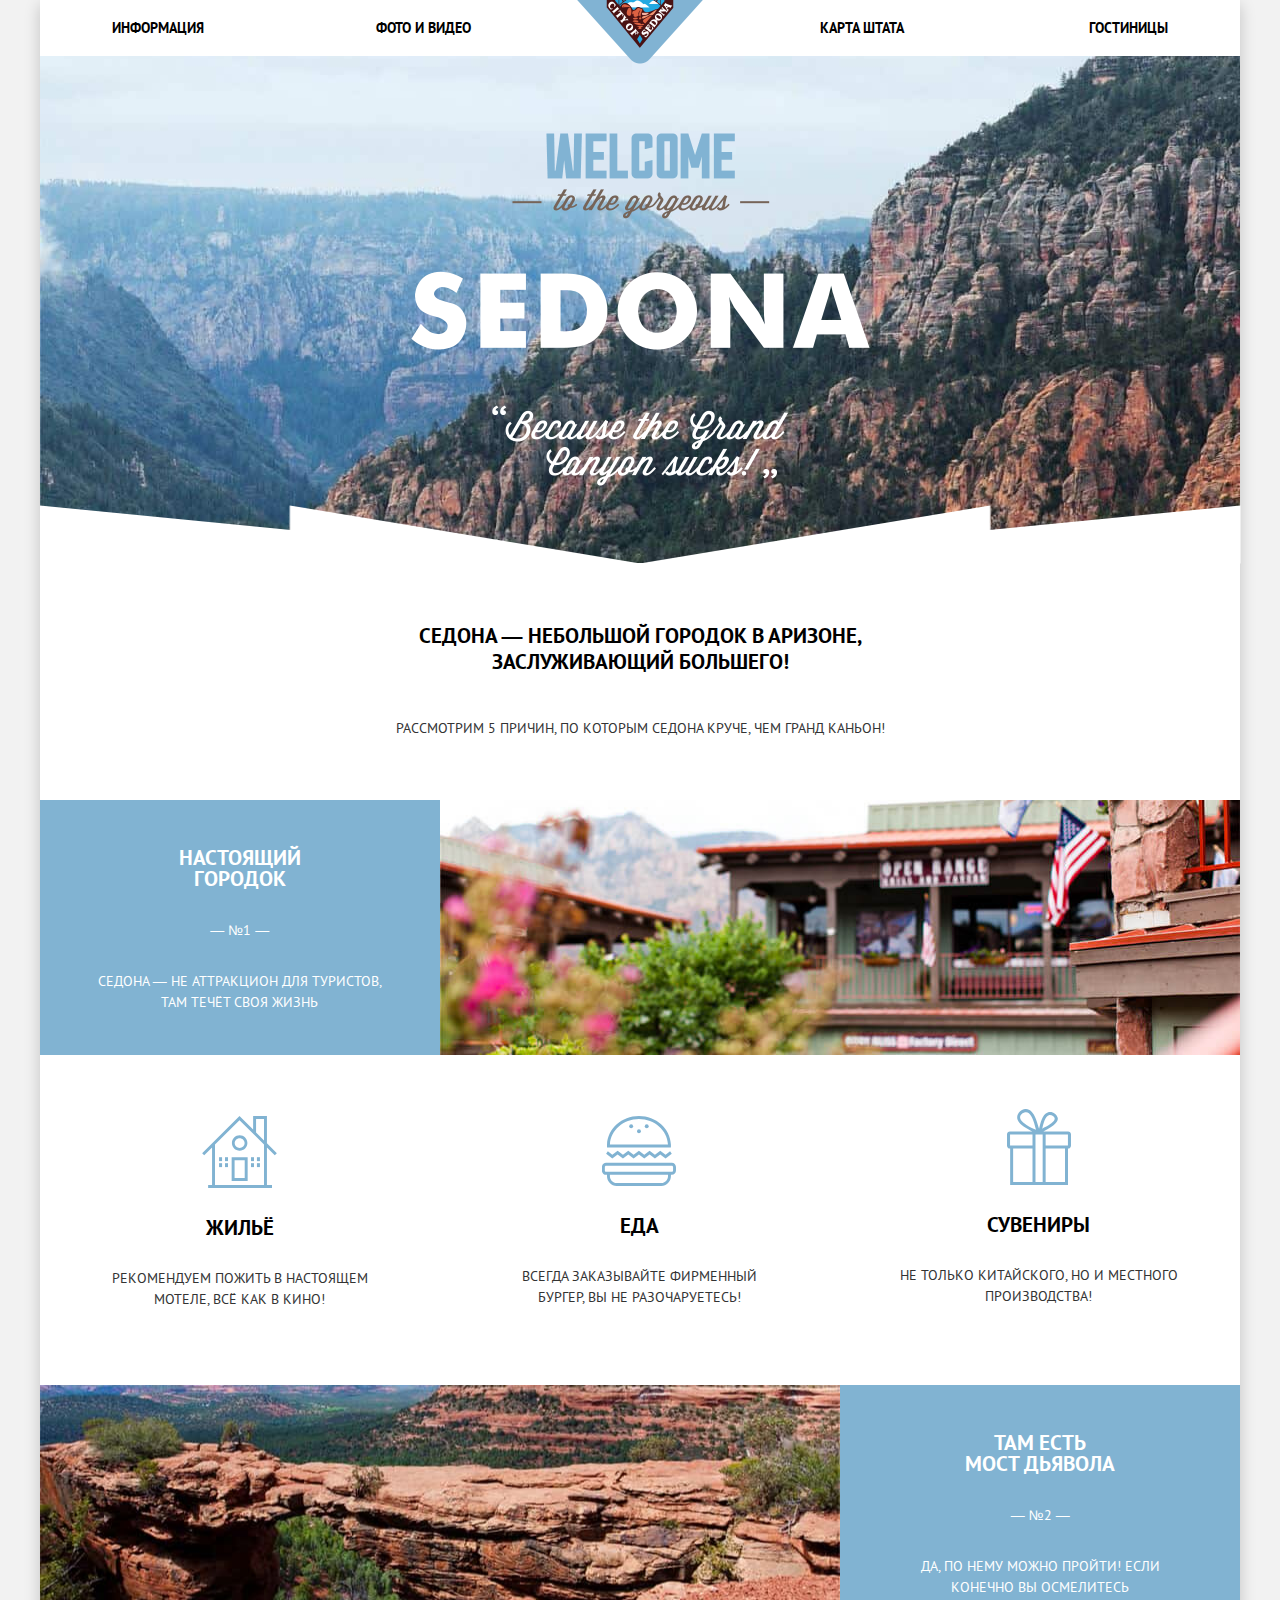
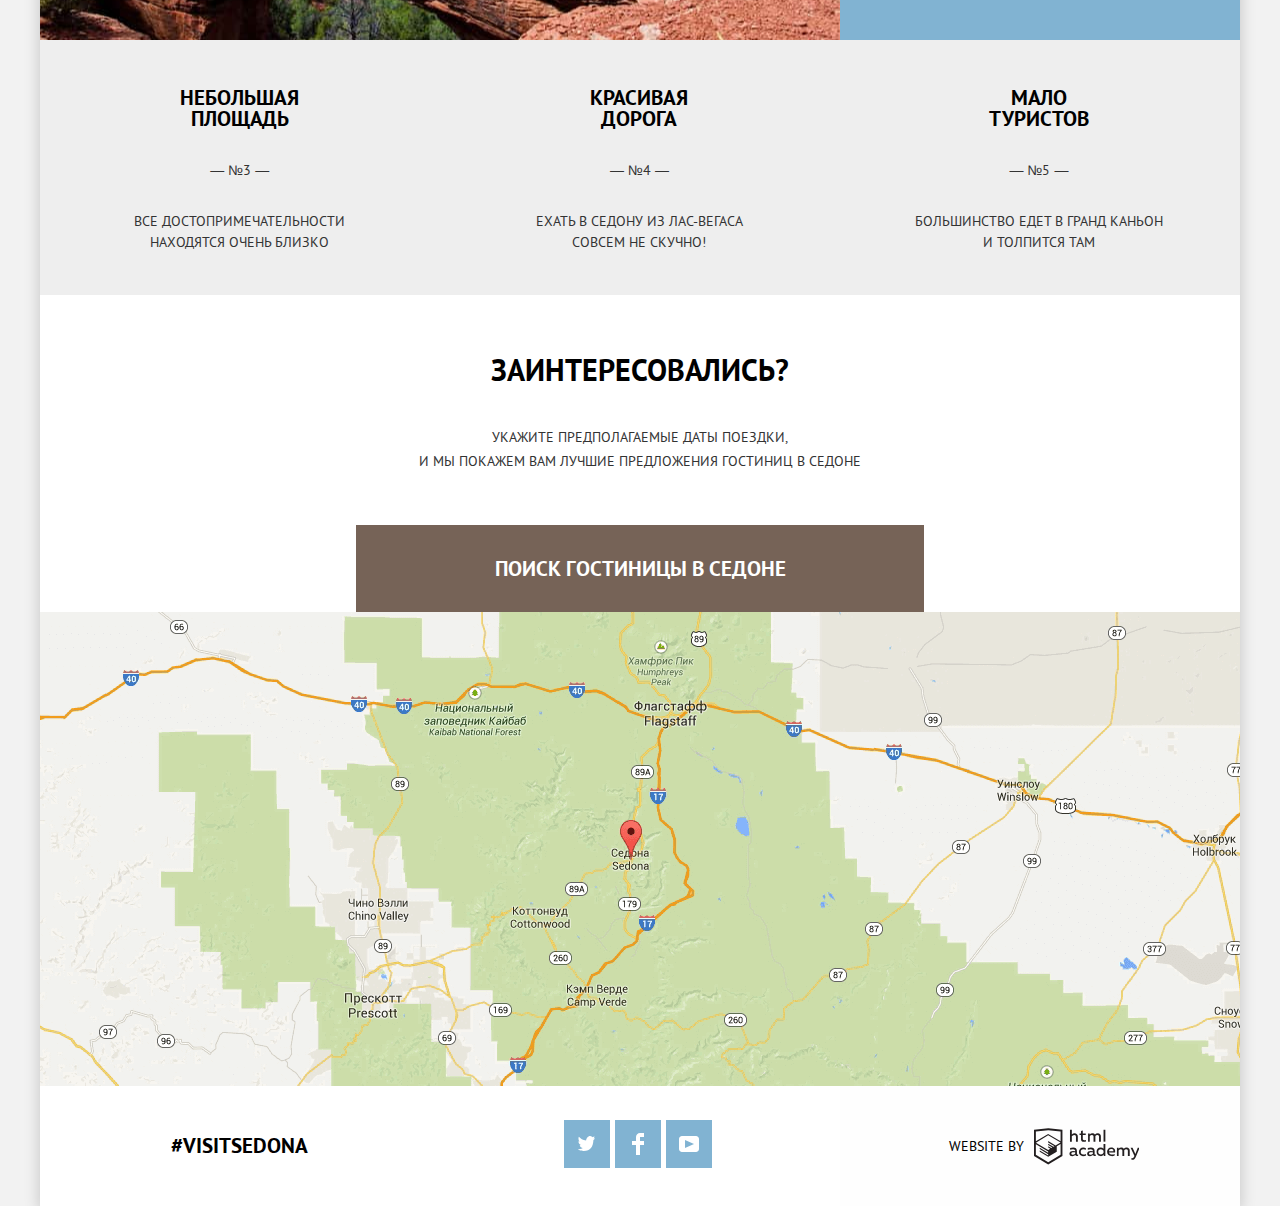
==== commit afe8b82f: "Настроена кроссбраузерность" ====
--- a/index.html
+++ b/index.html
@@ -261,7 +261,7 @@
         <h2 class="visually-hidden">
             Карта
         </h2>
-        <iframe class="map__iframe" src="https://www.google.com/maps/embed?pb=!1m14!1m8!1m3!1d437639.7968762019!2d-111.88020579756868!3d34.90936748739581!3m2!1i1024!2i768!4f13.1!3m3!1m2!1s0x872da132f942b00d%3A0x5548c523fa6c8efd!2z0KHQtdC00L7QvdCwLCDQkNGA0LjQt9C-0L3QsCA4NjMzNiwg0KHQqNCQ!5e0!3m2!1sru!2sru!4v1536951005226" width="1200" height="593" frameborder="0" style="border:0" allowfullscreen></iframe>
+        <iframe class="map__iframe"src="https://www.google.com/maps/embed?pb=!1m14!1m8!1m3!1d521469.27690751816!2d-112.01394146687404!3d34.975987792970116!3m2!1i1024!2i768!4f13.1!3m3!1m2!1s0x872da132f942b00d%3A0x5548c523fa6c8efd!2z0KHQtdC00L7QvdCwLCDQkNGA0LjQt9C-0L3QsCA4NjMzNiwg0KHQqNCQ!5e0!3m2!1sru!2sru!4v1537006538675" width="2400" height="1000"></iframe>
         <img class="map__image" src="img/map.png" width="1200" height="539"
              alt="Местоположение Седоны в штате Аризона, съезд с rout 40 на rout 89A">
     </section>
--- a/css/stylesheet.css
+++ b/css/stylesheet.css
@@ -174,10 +174,10 @@
 .main__banner::after {
     content: "";
     position: absolute;
-    top: 0;
-    display: block;
-    width: 100.1%;
-    height: 100.1%;
+    bottom: -0.13%;
+    display: block;
+    width: 100.2%;
+    height: 100%;
     background-image: url("../img/mask.png");
     background-repeat: no-repeat;
     background-position: -1px 100%;
@@ -306,6 +306,7 @@
     flex-wrap: wrap;
     width: 100%;
     background-color: #ffffff;
+    padding-top: 61px;
 }
 
 .advantages__other-item {
@@ -313,8 +314,8 @@
     flex-wrap: wrap;
 
     justify-content: space-around;
-    align-items: center;
-    align-content: center;
+    align-items: flex-start;
+    align-content: flex-start;
  width: 33.3%;
 }
 
@@ -824,6 +825,7 @@
     display: flex;
     justify-content: center;
     align-items: flex-start;
+
   /*  z-index: 10;
 
 
@@ -844,10 +846,17 @@
 .map__iframe {
     position: absolute;
     top: 0;
-    left: 0;
-    width: 100%;
-    height: 474px;
-}
+    right: 0;
+
+    width: 100%;
+    height: 593px;
+
+    border: none;
+}
+
+
+
+
 
 
 
@@ -1531,10 +1540,13 @@
 
 
 .footer__copyright-description {
-   display: block;
+   display: inline-block;
+    vertical-align: middle;
 width: 50%;
     line-height: 26px;
     color: #000000;
+    padding-right: 10px;
+    text-align: right;
 }
 
 
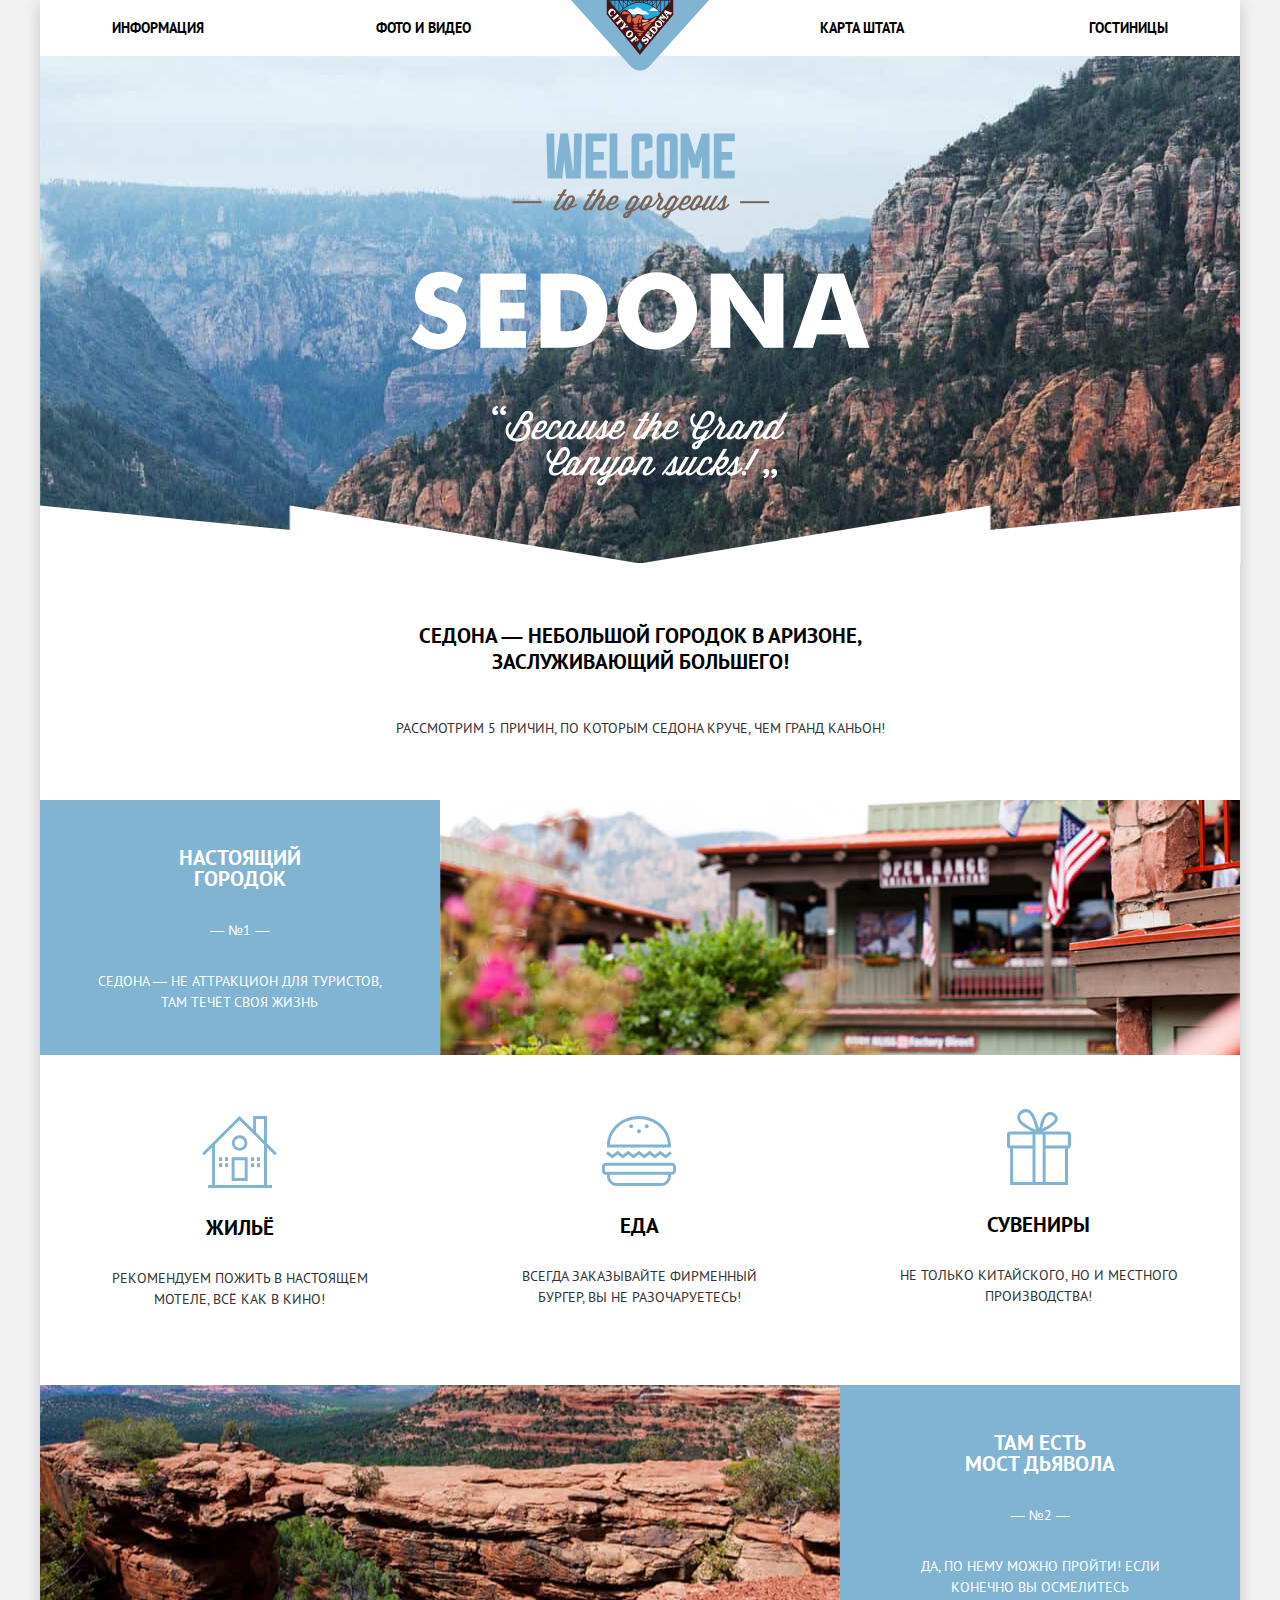
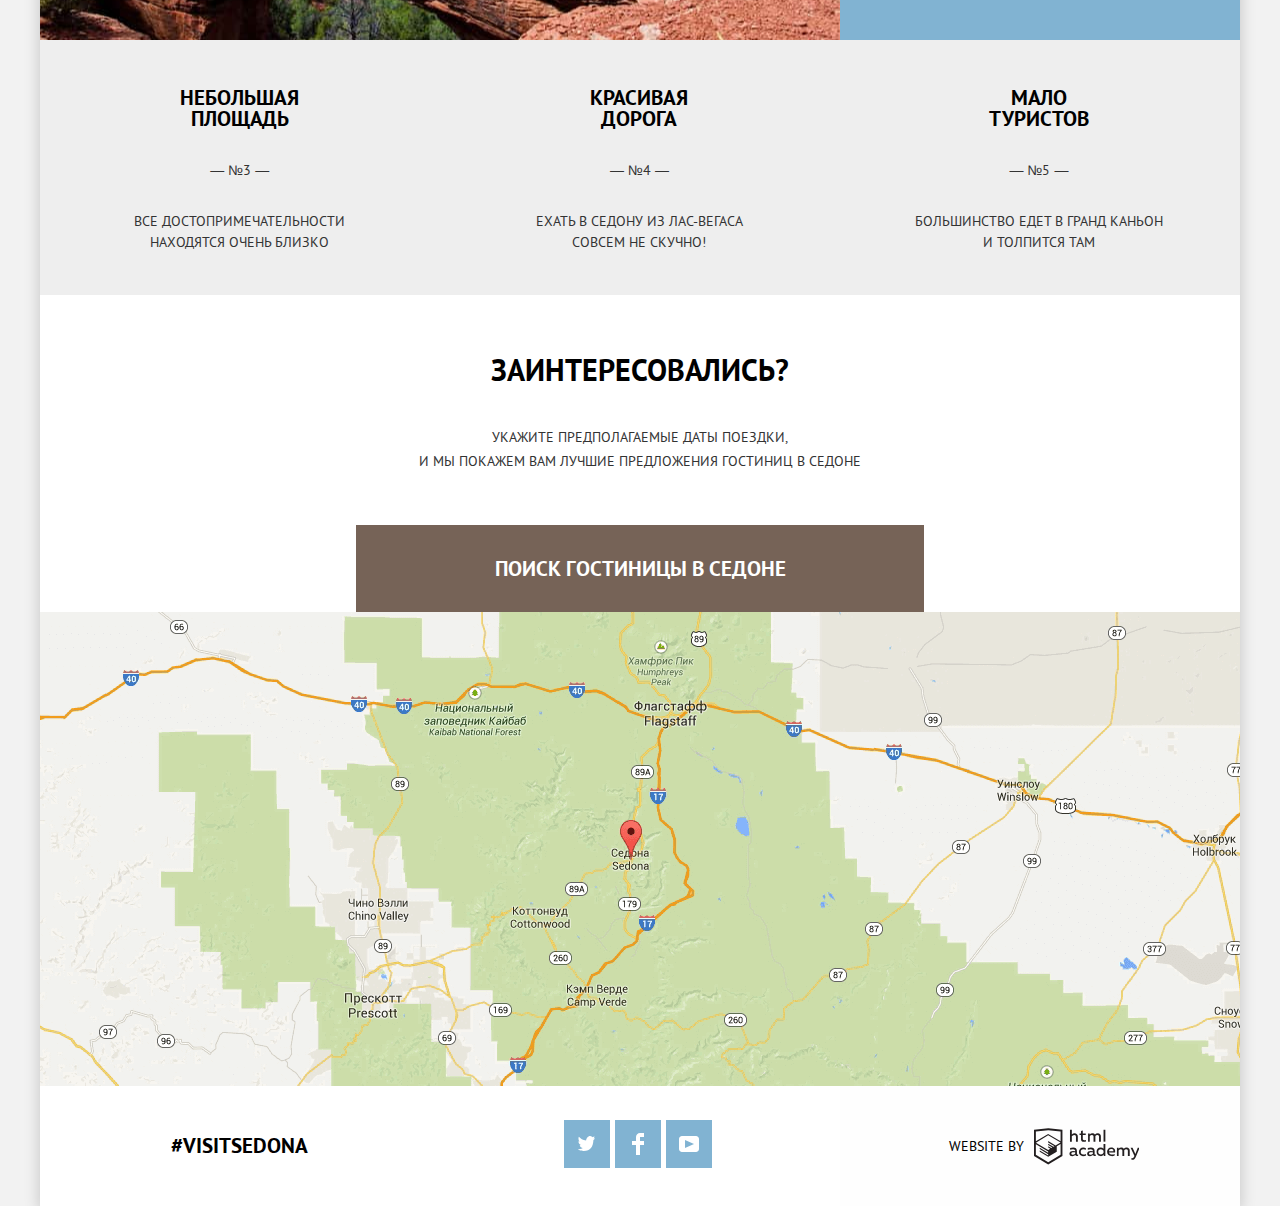
==== commit 30d4040c: "Рефакторинг кода и названий файлов" ====
--- a/index.html
+++ b/index.html
@@ -2,335 +2,344 @@
 <html lang="ru">
 <head>
     <meta charset="UTF-8">
-    <title>Sedona-учебный проект</title>
-    <link rel="stylesheet" href="css/normalize.css" type="text/css">
-    <link rel="stylesheet" href="css/stylesheet.css" type="text/css">
+    <title>
+        Sedona-учебный проект
+    </title>
+    <link rel="stylesheet" href="css/normalize.css">
+    <link rel="stylesheet" href="css/stylesheet.css">
 </head>
 <body>
 <div class="container">
-<header class="structure header">
-    <nav class="navigation">
-        <a class="navigation__logo-link link-active">
-            <img class=navigation__logo-image src="img/logo.png" width="140" height="71" alt="Логотип сервиса поиска гостиниц Sedona">
-        </a>
-        <ul class="navigation__list">
-            <li class="navigation__item">
-                <a class="navigation__link" href="info.html">
-                    Информация
-                </a>
-            </li>
-            <li class="navigation__item">
-                <a class="navigation__link" href="media.html">
-                    Фото и видео
-                </a>
-            </li>
-            <li class="navigation__item">
-                <a class="navigation__link" href="map.html">
-                    Карта штата
-                </a>
-            </li>
-            <li class="navigation__item">
-                <a class="navigation__link" href="hotels.html">
-                    Гостиницы
-                </a>
-            </li>
-        </ul>
-    </nav>
-</header>
-<main class="structure main">
-    <div class="main__banner">
-        <h1 class="visually-hidden">
-            SEDONA
-        </h1>
-        <b class="visually-hidden">
-            Welcome to the Gorgeous!
-        </b>
-        <blockquote class="visually-hidden">
-            Because the Grand Canyon sucks!
-        </blockquote>
-    </div>
-    <section class="advantages">
-        <h2 class="visually-hidden">
-            Наши преимущества:
-        </h2>
-        <b class="advantages__slogan">
-            Седона — небольшой городок в Аризоне, заслуживающий большего!
-        </b>
-        <p class="advantages__description--slogan">
-            Рассмотрим 5 причин, по которым Седона круче, чем гранд каньон!
-        </p>
-        <ol class="advantages__list">
-            <li class="advantages__item">
-                <div class = "advantages__wrapper">
-                <h3 class="advantages__title">
-                    Настоящий городок
-                </h3>
-                <span class="advantages__number">
+    <header class="header">
+        <nav class="navigation">
+            <a class="navigation__logo-link link-active">
+                <img class=navigation__logo-image src="img/logo.png" width="140" height="71" alt="Логотип сервиса поиска гостиниц Sedona">
+            </a>
+            <ul class="navigation__list">
+                <li class="navigation__item">
+                    <a class="navigation__link" href="info.html">
+                        Информация
+                    </a>
+                </li>
+                <li class="navigation__item">
+                    <a class="navigation__link" href="media.html">
+                        Фото и видео
+                    </a>
+                </li>
+                <li class="navigation__item">
+                    <a class="navigation__link" href="map.html">
+                        Карта штата
+                    </a>
+                </li>
+                <li class="navigation__item">
+                    <a class="navigation__link" href="hotels.html">
+                        Гостиницы
+                    </a>
+                </li>
+            </ul>
+        </nav>
+    </header>
+    <main class="main">
+        <div class="main__banner">
+            <h1 class="visually-hidden">
+                SEDONA
+            </h1>
+            <b class="visually-hidden">
+                Welcome to the Gorgeous!
+            </b>
+            <blockquote class="visually-hidden">
+                Because the Grand Canyon sucks!
+            </blockquote>
+        </div>
+        <section class="advantages">
+            <h2 class="visually-hidden">
+                Наши преимущества:
+            </h2>
+            <b class="advantages__slogan">
+                Седона — небольшой городок в Аризоне, заслуживающий большего!
+            </b>
+            <p class="advantages__description-slogan">
+                Рассмотрим 5 причин, по которым Седона круче, чем гранд каньон!
+            </p>
+            <ol class="advantages__list">
+                <li class="advantages__item">
+                    <div class="advantages__wrapper">
+                        <h3 class="advantages__title">
+                            Настоящий городок
+                        </h3>
+                        <span class="advantages__number">
                     — №1 —
                 </span>
-                <p class="advantages__description">
-                    Седона — не аттракцион для туристов, там течёт своя жизнь
-                </p>
-                </div>
-            </li>
-            <li class="advantages__item">
-                <div class = "advantages__wrapper">
-                <h3 class="advantages__title">
-                    Там есть<br>
-                    Мост дьявола
-                </h3>
-                <span class="advantages__number">
+                        <p class="advantages__description">
+                            Седона — не аттракцион для туристов, там течёт своя жизнь
+                        </p>
+                    </div>
+                </li>
+                <li class="advantages__item">
+                    <div class="advantages__wrapper">
+                        <h3 class="advantages__title">
+                            Там есть<br>
+                            Мост дьявола
+                        </h3>
+                        <span class="advantages__number">
                     — №2 —
                 </span>
-                <p class="advantages__description">
-                    Да, по нему можно пройти! Если конечно вы осмелитесь
-                </p>
-                </div>
-            </li>
-            <li class="advantages__item">
-                <h3 class="advantages__title">
-                    Небольшая площадь
-                </h3>
-                <span class="advantages__number">
+                        <p class="advantages__description">
+                            Да, по нему можно пройти! Если конечно вы осмелитесь
+                        </p>
+                    </div>
+                </li>
+                <li class="advantages__item">
+                    <h3 class="advantages__title">
+                        Небольшая площадь
+                    </h3>
+                    <span class="advantages__number">
                     — №3 —
                 </span>
-                <p class="advantages__description">
-                    Все достопримечательности находятся очень близко
-                </p>
-            </li>
-            <li class="advantages__item">
-                <h3 class="advantages__title">
-                    Красивая дорога
-                </h3>
-                <span class="advantages__number">
+                    <p class="advantages__description">
+                        Все достопримечательности находятся очень близко
+                    </p>
+                </li>
+                <li class="advantages__item">
+                    <h3 class="advantages__title">
+                        Красивая дорога
+                    </h3>
+                    <span class="advantages__number">
                     — №4 —
                 </span>
-                <p class="advantages__description">
-                    Ехать в Седону из Лас-Вегаса совсем не скучно!
-                </p>
-            </li>
-            <li class="advantages__item">
-                <h3 class="advantages__title">
-                    Мало туристов
-                </h3>
-                <span class="advantages__number">
+                    <p class="advantages__description">
+                        Ехать в Седону из Лас-Вегаса совсем не скучно!
+                    </p>
+                </li>
+                <li class="advantages__item">
+                    <h3 class="advantages__title">
+                        Мало туристов
+                    </h3>
+                    <span class="advantages__number">
                     — №5 —
                 </span>
-                <p class="advantages__description">
-                    Большинство едет в гранд каньон и толпится там
-                </p>
-            </li>
-            <li class="advantages__item">
-                <ul class="advantages__other">
-                    <li class="advantages__other-item">
-                        <h3 class="advantages__title advantages__title--hotels">
-                            Жильё
-                        </h3>
-                        <p class="advantages__description">
-                            Рекомендуем пожить в настоящем мотеле, всё как в кино!
-                        </p>
-                    </li>
-                    <li class="advantages__other-item">
-                        <h3 class="advantages__title advantages__title--food">
-                            Еда
-                        </h3>
-                        <p class="advantages__description">
-                            Всегда заказывайте фирменный бургер, вы не разочаруетесь!
-                        </p>
-                    </li>
-                    <li class="advantages__other-item">
-                        <h3 class="advantages__title advantages__title--gift">
-                            Сувениры
-                        </h3>
-                        <p class="advantages__description">
-                            Не только китайского, но и местного производства!
-                        </p>
-                    </li>
-                </ul>
-            </li>
-        </ol>
-    </section>
-    <section class="hotel-booking">
-        <h2 class="hotel-booking__caption">
-            Заинтересовались?
-        </h2>
-        <p class="hotel-booking__description">
-            Укажите предполагаемые даты поездки,<br>
-            и мы покажем вам лучшие предложения гостиниц в Седоне
-        </p>
-        <button class="hotel-booking__search" type="button">
-            Поиск гостиницы в Седоне
-        </button>
-        <div class="hotel-booking__modal">
-            <form class="hotel-booking__form" method="post" action="https://echo.htmlacademy.ru">
-                <label class="hotel-booking__label" for="check-in-date">
-                    Дата заезда:
-                </label>
-                <div class="hotel-booking__wrapper">
-                    <input class="hotel-booking__input" id="check-in-date" type="text" value="24 апреля 2017">
-                    <button class="hotel-booking__input--calendar" type="button">
+                    <p class="advantages__description">
+                        Большинство едет в гранд каньон и толпится там
+                    </p>
+                </li>
+                <li class="advantages__item">
+                    <ul class="advantages__other">
+                        <li class="advantages__other-item">
+                            <h3 class="advantages__title advantages__title--hotels">
+                                Жильё
+                            </h3>
+                            <p class="advantages__description">
+                                Рекомендуем пожить в настоящем мотеле, всё как в кино!
+                            </p>
+                        </li>
+                        <li class="advantages__other-item">
+                            <h3 class="advantages__title advantages__title--food">
+                                Еда
+                            </h3>
+                            <p class="advantages__description">
+                                Всегда заказывайте фирменный бургер, вы не разочаруетесь!
+                            </p>
+                        </li>
+                        <li class="advantages__other-item">
+                            <h3 class="advantages__title advantages__title--gift">
+                                Сувениры
+                            </h3>
+                            <p class="advantages__description">
+                                Не только китайского, но и местного производства!
+                            </p>
+                        </li>
+                    </ul>
+                </li>
+            </ol>
+        </section>
+        <section class="hotel-booking">
+            <h2 class="hotel-booking__caption">
+                Заинтересовались?
+            </h2>
+            <p class="hotel-booking__description">
+                Укажите предполагаемые даты поездки,<br>
+                и мы покажем вам лучшие предложения гостиниц в Седоне
+            </p>
+            <button class="hotel-booking__search" type="button">
+                Поиск гостиницы в Седоне
+            </button>
+            <div class="hotel-booking__modal">
+                <form class="hotel-booking__form" method="post" action="https://echo.htmlacademy.ru">
+                    <label class="hotel-booking__label" for="check-in-date">
+                        Дата заезда:
+                    </label>
+                    <div class="hotel-booking__wrapper">
+                        <input class="hotel-booking__input" id="check-in-date" type="text" value="24 апреля 2017">
+                        <button class="hotel-booking__input--calendar" type="button">
                     <span class="visually-hidden">
                         Открыть календарь
                     </span>
-                        <svg  xmlns="http://www.w3.org/2000/svg"  x="0" y="0"
-                             width="21" height="22" viewBox="0 0 21 22">
-                            <g class="hotel-booking__image" fill="#cacaca">
-                                <path d="M19.251,2.025h-2.845V0.648c0-0.381-0.294-0.689-0.656-0.689c-0.363,0-0.656,0.308-0.656,0.689v1.377h-3.938V0.648
+                            <svg xmlns="http://www.w3.org/2000/svg" x="0" y="0"
+                                 width="21" height="22" viewBox="0 0 21 22">
+                                <g class="hotel-booking__image" fill="#cacaca">
+                                    <path d="M19.251,2.025h-2.845V0.648c0-0.381-0.294-0.689-0.656-0.689c-0.363,0-0.656,0.308-0.656,0.689v1.377h-3.938V0.648
 		c0-0.381-0.294-0.689-0.655-0.689c-0.363,0-0.657,0.308-0.657,0.689v1.377H5.906V0.648c0-0.381-0.294-0.689-0.656-0.689
 		c-0.363,0-0.657,0.308-0.657,0.689v1.377H1.75C0.784,2.025,0,2.847,0,3.862v16.302C0,21.179,0.784,22,1.75,22h17.501
 		C20.217,22,21,21.179,21,20.164V3.862C21,2.847,20.217,2.025,19.251,2.025z M19.688,20.164c0,0.253-0.195,0.459-0.437,0.459H1.75
 		c-0.241,0-0.438-0.206-0.438-0.459V3.862c0-0.253,0.196-0.459,0.438-0.459h2.844v1.378c0,0.381,0.294,0.689,0.657,0.689
 		c0.362,0,0.656-0.308,0.656-0.689V3.403h3.938v1.378c0,0.381,0.294,0.689,0.657,0.689c0.361,0,0.655-0.308,0.655-0.689V3.403h3.938
 		v1.378c0,0.381,0.293,0.689,0.656,0.689c0.362,0,0.656-0.308,0.656-0.689V3.403h2.845c0.241,0,0.437,0.206,0.437,0.459V20.164z"/>
-                                <rect x="4.594" y="8.225" width="2.625" height="2.066"/>
-                                <rect x="4.594" y="11.668" width="2.625" height="2.067"/>
-                                <rect x="4.594" y="15.112" width="2.625" height="2.066"/>
-                                <rect x="9.188" y="15.112" width="2.625" height="2.066"/>
-                                <rect x="9.188" y="11.668" width="2.625" height="2.067"/>
-                                <rect x="9.188" y="8.225" width="2.625" height="2.066"/>
-                                <rect x="13.781" y="15.112" width="2.625" height="2.066"/>
-                                <rect x="13.781" y="11.668" width="2.625" height="2.067"/>
-                                <rect x="13.781" y="8.225" width="2.625" height="2.066"/>
-                            </g>
-                        </svg>
-                    </button>
-                </div>
-                <label class="hotel-booking__label" for="date-of-departure">
-                    Дата выезда:
-                </label>
-                <div class="hotel-booking__wrapper">
-                    <input class="hotel-booking__input" id="date-of-departure" type="text" value="4 июля 2017">
-                    <button class="hotel-booking__input--calendar" type="button">
+                                    <rect x="4.594" y="8.225" width="2.625" height="2.066"/>
+                                    <rect x="4.594" y="11.668" width="2.625" height="2.067"/>
+                                    <rect x="4.594" y="15.112" width="2.625" height="2.066"/>
+                                    <rect x="9.188" y="15.112" width="2.625" height="2.066"/>
+                                    <rect x="9.188" y="11.668" width="2.625" height="2.067"/>
+                                    <rect x="9.188" y="8.225" width="2.625" height="2.066"/>
+                                    <rect x="13.781" y="15.112" width="2.625" height="2.066"/>
+                                    <rect x="13.781" y="11.668" width="2.625" height="2.067"/>
+                                    <rect x="13.781" y="8.225" width="2.625" height="2.066"/>
+                                </g>
+                            </svg>
+                        </button>
+                    </div>
+                    <label class="hotel-booking__label" for="date-of-departure">
+                        Дата выезда:
+                    </label>
+                    <div class="hotel-booking__wrapper">
+                        <input class="hotel-booking__input" id="date-of-departure" type="text" value="4 июля 2017">
+                        <button class="hotel-booking__input--calendar" type="button">
                     <span class="visually-hidden">
                         Открыть календарь
                     </span>
-                        <svg xmlns="http://www.w3.org/2000/svg"  x="0" y="0"
-                             width="21" height="22" viewBox="0 0 21 22">
-                            <g class="hotel-booking__image" fill="#cacaca">
-                                <path d="M19.251,2.025h-2.845V0.648c0-0.381-0.294-0.689-0.656-0.689c-0.363,0-0.656,0.308-0.656,0.689v1.377h-3.938V0.648
+                            <svg xmlns="http://www.w3.org/2000/svg" x="0" y="0"
+                                 width="21" height="22" viewBox="0 0 21 22">
+                                <g class="hotel-booking__image" fill="#cacaca">
+                                    <path d="M19.251,2.025h-2.845V0.648c0-0.381-0.294-0.689-0.656-0.689c-0.363,0-0.656,0.308-0.656,0.689v1.377h-3.938V0.648
 		c0-0.381-0.294-0.689-0.655-0.689c-0.363,0-0.657,0.308-0.657,0.689v1.377H5.906V0.648c0-0.381-0.294-0.689-0.656-0.689
 		c-0.363,0-0.657,0.308-0.657,0.689v1.377H1.75C0.784,2.025,0,2.847,0,3.862v16.302C0,21.179,0.784,22,1.75,22h17.501
 		C20.217,22,21,21.179,21,20.164V3.862C21,2.847,20.217,2.025,19.251,2.025z M19.688,20.164c0,0.253-0.195,0.459-0.437,0.459H1.75
 		c-0.241,0-0.438-0.206-0.438-0.459V3.862c0-0.253,0.196-0.459,0.438-0.459h2.844v1.378c0,0.381,0.294,0.689,0.657,0.689
 		c0.362,0,0.656-0.308,0.656-0.689V3.403h3.938v1.378c0,0.381,0.294,0.689,0.657,0.689c0.361,0,0.655-0.308,0.655-0.689V3.403h3.938
 		v1.378c0,0.381,0.293,0.689,0.656,0.689c0.362,0,0.656-0.308,0.656-0.689V3.403h2.845c0.241,0,0.437,0.206,0.437,0.459V20.164z"/>
-                                <rect x="4.594" y="8.225" width="2.625" height="2.066"/>
-                                <rect x="4.594" y="11.668" width="2.625" height="2.067"/>
-                                <rect x="4.594" y="15.112" width="2.625" height="2.066"/>
-                                <rect x="9.188" y="15.112" width="2.625" height="2.066"/>
-                                <rect x="9.188" y="11.668" width="2.625" height="2.067"/>
-                                <rect x="9.188" y="8.225" width="2.625" height="2.066"/>
-                                <rect x="13.781" y="15.112" width="2.625" height="2.066"/>
-                                <rect x="13.781" y="11.668" width="2.625" height="2.067"/>
-                                <rect x="13.781" y="8.225" width="2.625" height="2.066"/>
-                            </g>
-                        </svg>
+                                    <rect x="4.594" y="8.225" width="2.625" height="2.066"/>
+                                    <rect x="4.594" y="11.668" width="2.625" height="2.067"/>
+                                    <rect x="4.594" y="15.112" width="2.625" height="2.066"/>
+                                    <rect x="9.188" y="15.112" width="2.625" height="2.066"/>
+                                    <rect x="9.188" y="11.668" width="2.625" height="2.067"/>
+                                    <rect x="9.188" y="8.225" width="2.625" height="2.066"/>
+                                    <rect x="13.781" y="15.112" width="2.625" height="2.066"/>
+                                    <rect x="13.781" y="11.668" width="2.625" height="2.067"/>
+                                    <rect x="13.781" y="8.225" width="2.625" height="2.066"/>
+                                </g>
+                            </svg>
+                        </button>
+                    </div>
+                    <label class="hotel-booking__label" for="person">
+                        Взрослые:
+                    </label>
+                    <div class="hotel-booking__wrapper">
+                        <button class="hotel-booking__button hotel-booking__button--min" type="button">
+                            <span class="visually-hidden">
+                                Убрать
+                            </span>
+                        </button>
+                        <input class="hotel-booking__input" id="person" type="number" value="2" min="0">
+                        <button class="hotel-booking__button hotel-booking__button--max" type="button">
+                            <span class="visually-hidden">
+                                Добавить
+                            </span>
+                        </button>
+                    </div>
+                    <label class="hotel-booking__label" for="children">
+                        Дети:
+                    </label>
+                    <div class="hotel-booking__wrapper">
+                        <button class="hotel-booking__button hotel-booking__button--min" type="button">
+                            <span class="visually-hidden">
+                                Убрать
+                            </span>
+                        </button>
+                        <input class="hotel-booking__input" id="children" type="number" value="0" min="0">
+                        <button class="hotel-booking__button hotel-booking__button--max" type="button">
+                            <span class="visually-hidden">
+                                Добавить
+                            </span>
+                        </button>
+                    </div>
+                    <button class="hotel-booking__result" type="submit">
+                        Найти
                     </button>
-                </div>
-                <label class="hotel-booking__label" for="person">
-                    Взрослые:
-                </label>
-                <div class="hotel-booking__wrapper">
-                    <button class="hotel-booking__button hotel-booking__button--min" type="button">
-                        <span class="visually-hidden">Убрать</span>
-                    </button>
-                    <input class="hotel-booking__input" id="person" type="number" value="2" min="0">
-                    <button class="hotel-booking__button hotel-booking__button--max" type="button">
-                        <span class="visually-hidden">Добавить</span>
-                    </button>
-                </div>
-                <label class="hotel-booking__label" for="children">
-                    Дети:
-                </label>
-                <div class="hotel-booking__wrapper">
-                    <button class="hotel-booking__button hotel-booking__button--min" type="button">
-                        <span class="visually-hidden">Убрать</span>
-                    </button>
-                    <input class="hotel-booking__input" id="children" type="number" value="0" min="0">
-                    <button class="hotel-booking__button hotel-booking__button--max" type="button">
-                        <span class="visually-hidden">Добавить</span>
-                    </button>
-                </div>
-                <button class="hotel-booking__result" type="submit">
-                    Найти
-                </button>
-            </form>
-        </div>
-    </section>
-    <section class="map">
-        <h2 class="visually-hidden">
-            Карта
-        </h2>
-        <iframe class="map__iframe"src="https://www.google.com/maps/embed?pb=!1m14!1m8!1m3!1d521469.27690751816!2d-112.01394146687404!3d34.975987792970116!3m2!1i1024!2i768!4f13.1!3m3!1m2!1s0x872da132f942b00d%3A0x5548c523fa6c8efd!2z0KHQtdC00L7QvdCwLCDQkNGA0LjQt9C-0L3QsCA4NjMzNiwg0KHQqNCQ!5e0!3m2!1sru!2sru!4v1537006538675" width="2400" height="1000"></iframe>
-        <img class="map__image" src="img/map.png" width="1200" height="539"
-             alt="Местоположение Седоны в штате Аризона, съезд с rout 40 на rout 89A">
-    </section>
-</main>
-<footer class="structure footer">
+                </form>
+            </div>
+        </section>
+        <section class="map">
+            <h2 class="visually-hidden">
+                Карта
+            </h2>
+            <iframe class="map__iframe" src="https://www.google.com/maps/embed?pb=!1m14!1m8!1m3!1d521469.27690751816!2d-112.01394146687404!3d34.975987792970116!3m2!1i1024!2i768!4f13.1!3m3!1m2!1s0x872da132f942b00d%3A0x5548c523fa6c8efd!2z0KHQtdC00L7QvdCwLCDQkNGA0LjQt9C-0L3QsCA4NjMzNiwg0KHQqNCQ!5e0!3m2!1sru!2sru!4v1537006538675" width="2400" height="1000"></iframe>
+            <img class="map__image" src="img/map.png" width="1200" height="539" alt="Местоположение Седоны в штате Аризона, съезд с rout 40 на rout 89A">
+        </section>
+    </main>
+    <footer class="footer">
 <span class="footer__hashtag">
     #visitSEDONA
 </span>
-    <ul class="footer__social">
-        <li class="footer__social-item">
-            <a class="footer__social-link footer__social-link--tw" href="https://www.twitter.com">
+        <ul class="footer__social">
+            <li class="footer__social-item">
+                <a class="footer__social-link footer__social-link--tw" href="https://www.twitter.com">
             <span class="visually-hidden">
                 Twitter
             </span>
-            </a>
-        </li>
-        <li class="footer__social-item">
-            <a class="footer__social-link footer__social-link--fb" href="https://www.facebook.com">
+                </a>
+            </li>
+            <li class="footer__social-item">
+                <a class="footer__social-link footer__social-link--fb" href="https://www.facebook.com">
             <span class="visually-hidden">
                 Facebook
             </span>
-            </a>
-        </li>
-        <li class="footer__social-item">
-            <a class="footer__social-link footer__social-link--youtube" href="https://www.youtube.com">
+                </a>
+            </li>
+            <li class="footer__social-item">
+                <a class="footer__social-link footer__social-link--youtube" href="https://www.youtube.com">
             <span class="visually-hidden">
             YouTube
             </span>
+                </a>
+            </li>
+        </ul>
+        <div class="footer__copyright">
+            <a class="footer__copyright-link" href="https://htmlacademy.ru/intensive/htmlcss">
+                <p class="footer__copyright-description">
+                    Website by
+                </p>
+                <p class="visually-hidden">
+                    HTML Academy
+                </p>
+                <svg fill="#231f20" width="113" height="39" xmlns="http://www.w3.org/2000/svg" viewBox="0 0 113 39">
+                    <g class="footer__copyright-image" fill="#231f20">
+                        <path d="M401.93,351.51a2.07,2.07,0,0,0,.58-0.11v1.4a3.41,3.41,0,0,1-1.24.22,1.75,1.75,0,0,1-1.75-1,5.08,5.08,0,0,1-3.3,1.13c-1.59,0-3.06-.87-3.06-2.68,0-2.24,2.08-2.93,3.9-2.93a11.63,11.63,0,0,1,2.28.26v-0.31c0-1.09-.8-1.86-2.3-1.86a7.79,7.79,0,0,0-3.15.67v-1.79a10.72,10.72,0,0,1,3.35-.58c2.48,0,4,1.18,4,3.83v3.14A0.57,0.57,0,0,0,401.93,351.51Zm-6.76-1.19a1.42,1.42,0,0,0,1.64,1.29,3.56,3.56,0,0,0,2.53-1V349.1a10.21,10.21,0,0,0-1.9-.22C396.34,348.89,395.17,349.23,395.17,350.33Z"
+                              transform="translate(-355.09 -323.29)"/>
+                        <path d="M408.15,343.91a5.29,5.29,0,0,1,2.7.67v1.79a4.28,4.28,0,0,0-2.42-.73,2.89,2.89,0,1,0,0,5.76,5.26,5.26,0,0,0,2.55-.67v1.8a6.58,6.58,0,0,1-2.9.6,4.42,4.42,0,0,1-4.72-4.54A4.54,4.54,0,0,1,408.15,343.91Z"
+                              transform="translate(-355.09 -323.29)"/>
+                        <path d="M420.93,351.51a2.07,2.07,0,0,0,.58-0.11v1.4a3.41,3.41,0,0,1-1.24.22,1.75,1.75,0,0,1-1.75-1,5.08,5.08,0,0,1-3.3,1.13c-1.59,0-3.06-.87-3.06-2.68,0-2.24,2.08-2.93,3.9-2.93a11.63,11.63,0,0,1,2.28.26v-0.31c0-1.09-.8-1.86-2.3-1.86a7.79,7.79,0,0,0-3.15.67v-1.79a10.72,10.72,0,0,1,3.35-.58c2.48,0,4,1.18,4,3.83v3.14A0.57,0.57,0,0,0,420.93,351.51Zm-6.76-1.19a1.42,1.42,0,0,0,1.64,1.29,3.56,3.56,0,0,0,2.53-1V349.1a10.21,10.21,0,0,0-1.9-.22C415.33,348.89,414.17,349.23,414.17,350.33Z"
+                              transform="translate(-355.09 -323.29)"/>
+                        <path d="M431.76,340.14V352.9H430v-1.39a4.07,4.07,0,0,1-3.35,1.62,4.62,4.62,0,0,1,0-9.22,4,4,0,0,1,3.15,1.37v-5.14h2ZM427,345.62a2.9,2.9,0,0,0,0,5.8,3,3,0,0,0,2.79-1.84v-2.13A3.06,3.06,0,0,0,427,345.62Z"
+                              transform="translate(-355.09 -323.29)"/>
+                        <path d="M438.08,343.91c3.48,0,4.68,2.81,4.12,5.34h-6.58c0.22,1.57,1.75,2.22,3.35,2.22a6.41,6.41,0,0,0,2.77-.62v1.68a7.5,7.5,0,0,1-3.14.6c-2.68,0-5-1.53-5-4.61A4.39,4.39,0,0,1,438.08,343.91Zm0.09,1.62a2.39,2.39,0,0,0-2.57,2.26h4.85A2.06,2.06,0,0,0,438.17,345.53Z"
+                              transform="translate(-355.09 -323.29)"/>
+                        <path d="M444.19,352.9v-8.75h1.73v1.09a4,4,0,0,1,2.92-1.33,3,3,0,0,1,2.73,1.4,4.33,4.33,0,0,1,3.06-1.4,3.21,3.21,0,0,1,3.32,3.52v5.47h-2v-5.41a1.67,1.67,0,0,0-1.73-1.84,2.94,2.94,0,0,0-2.17,1.18c0,0.2,0,.4,0,0.6v5.47h-2v-5.41a1.67,1.67,0,0,0-1.73-1.84,3.11,3.11,0,0,0-2.32,1.35v5.91h-2Z"
+                              transform="translate(-355.09 -323.29)"/>
+                        <path d="M466.56,344.15h2l-4.1,9.93c-0.95,2.28-2.19,3-3.52,3a5,5,0,0,1-1.15-.15v-1.66a3,3,0,0,0,.89.13c0.95,0,1.66-.67,2.17-2l0.18-.44-4.16-8.82H461l3,6.6Z"
+                              transform="translate(-355.09 -323.29)"/>
+                        <path d="M395.75,324.82v5a4,4,0,0,1,2.83-1.2,3.41,3.41,0,0,1,3.61,3.57v5.41h-2v-5.16a1.9,1.9,0,0,0-2-2.1,3.08,3.08,0,0,0-2.44,1.46v5.8h-2V324.82h2Z"
+                              transform="translate(-355.09 -323.29)"/>
+                        <path d="M407.52,325.71v3.12h3.17v1.71h-3.17v4c0,1.15.53,1.53,1.66,1.53a4.71,4.71,0,0,0,1.77-.35v1.68a7.14,7.14,0,0,1-2.35.38,2.68,2.68,0,0,1-3-2.88v-4.38H404v-1.71h1.57v-2.64Z"
+                              transform="translate(-355.09 -323.29)"/>
+                        <path d="M413.19,337.58v-8.75h1.73v1.09a4,4,0,0,1,2.92-1.33,3,3,0,0,1,2.73,1.4,4.33,4.33,0,0,1,3.06-1.4,3.21,3.21,0,0,1,3.32,3.52v5.47h-2v-5.41a1.67,1.67,0,0,0-1.73-1.84,2.94,2.94,0,0,0-2.17,1.18c0,0.2,0,.4,0,0.6v5.47h-2v-5.41a1.67,1.67,0,0,0-1.73-1.84,3.11,3.11,0,0,0-2.32,1.35v5.91h-2Z"
+                              transform="translate(-355.09 -323.29)"/>
+                        <rect x="74.72" y="1.52" width="1.95" height="12.76"/>
+                        <path d="M370.53,323.31l-0.16,0-15.28,1.6v28L370.37,362l15.28-9.09v-28Zm13.12,28.45-13.28,7.9-13.28-7.9V340.28l13.22,7.87,0,1.43-9.07-5.4v1.38l9.11,5.47,0,1.46-9.1-5.42v1.38l9.11,5.47h0l9.19-5.5v-1.39h0v-4.52l4.1-2.45v11.67Zm0-13.16L380,340.74h0l-1.68,1-8-4.76v1.38l6.84,4.07-0.06,0-0.15.09-1,.57-5.64-3.36v1.38l4.45,2.65-1.05.7,0,0-3.36-2v1.38l2.21,1.3-2.25,1.35-13.16-7.82,13.17-7.92h0Zm0-1.39-13.35-7.87h0l-13.2,7.86v-10.5l13.28-1.39,13.28,1.39v10.51Z"
+                              transform="translate(-355.09 -323.29)"/>
+                    </g>
+                </svg>
             </a>
-        </li>
-    </ul>
-    <div class="footer__copyright">
-        <a class="footer__copyright-link" href="https://htmlacademy.ru/intensive/htmlcss">
-            <p class="footer__copyright-description">
-                Website by
-            </p>
-            <p class="visually-hidden">
-                HTML Academy
-            </p>
-            <svg  fill="#231f20" width="113" height="39" xmlns="http://www.w3.org/2000/svg" viewBox="0 0 113 39">
-                <g class="footer__copyright-image" fill="#231f20">
-                <path d="M401.93,351.51a2.07,2.07,0,0,0,.58-0.11v1.4a3.41,3.41,0,0,1-1.24.22,1.75,1.75,0,0,1-1.75-1,5.08,5.08,0,0,1-3.3,1.13c-1.59,0-3.06-.87-3.06-2.68,0-2.24,2.08-2.93,3.9-2.93a11.63,11.63,0,0,1,2.28.26v-0.31c0-1.09-.8-1.86-2.3-1.86a7.79,7.79,0,0,0-3.15.67v-1.79a10.72,10.72,0,0,1,3.35-.58c2.48,0,4,1.18,4,3.83v3.14A0.57,0.57,0,0,0,401.93,351.51Zm-6.76-1.19a1.42,1.42,0,0,0,1.64,1.29,3.56,3.56,0,0,0,2.53-1V349.1a10.21,10.21,0,0,0-1.9-.22C396.34,348.89,395.17,349.23,395.17,350.33Z"
-                      transform="translate(-355.09 -323.29)"/>
-                <path d="M408.15,343.91a5.29,5.29,0,0,1,2.7.67v1.79a4.28,4.28,0,0,0-2.42-.73,2.89,2.89,0,1,0,0,5.76,5.26,5.26,0,0,0,2.55-.67v1.8a6.58,6.58,0,0,1-2.9.6,4.42,4.42,0,0,1-4.72-4.54A4.54,4.54,0,0,1,408.15,343.91Z"
-                      transform="translate(-355.09 -323.29)"/>
-                <path d="M420.93,351.51a2.07,2.07,0,0,0,.58-0.11v1.4a3.41,3.41,0,0,1-1.24.22,1.75,1.75,0,0,1-1.75-1,5.08,5.08,0,0,1-3.3,1.13c-1.59,0-3.06-.87-3.06-2.68,0-2.24,2.08-2.93,3.9-2.93a11.63,11.63,0,0,1,2.28.26v-0.31c0-1.09-.8-1.86-2.3-1.86a7.79,7.79,0,0,0-3.15.67v-1.79a10.72,10.72,0,0,1,3.35-.58c2.48,0,4,1.18,4,3.83v3.14A0.57,0.57,0,0,0,420.93,351.51Zm-6.76-1.19a1.42,1.42,0,0,0,1.64,1.29,3.56,3.56,0,0,0,2.53-1V349.1a10.21,10.21,0,0,0-1.9-.22C415.33,348.89,414.17,349.23,414.17,350.33Z"
-                      transform="translate(-355.09 -323.29)"/>
-                <path d="M431.76,340.14V352.9H430v-1.39a4.07,4.07,0,0,1-3.35,1.62,4.62,4.62,0,0,1,0-9.22,4,4,0,0,1,3.15,1.37v-5.14h2ZM427,345.62a2.9,2.9,0,0,0,0,5.8,3,3,0,0,0,2.79-1.84v-2.13A3.06,3.06,0,0,0,427,345.62Z"
-                      transform="translate(-355.09 -323.29)"/>
-                <path d="M438.08,343.91c3.48,0,4.68,2.81,4.12,5.34h-6.58c0.22,1.57,1.75,2.22,3.35,2.22a6.41,6.41,0,0,0,2.77-.62v1.68a7.5,7.5,0,0,1-3.14.6c-2.68,0-5-1.53-5-4.61A4.39,4.39,0,0,1,438.08,343.91Zm0.09,1.62a2.39,2.39,0,0,0-2.57,2.26h4.85A2.06,2.06,0,0,0,438.17,345.53Z"
-                      transform="translate(-355.09 -323.29)"/>
-                <path d="M444.19,352.9v-8.75h1.73v1.09a4,4,0,0,1,2.92-1.33,3,3,0,0,1,2.73,1.4,4.33,4.33,0,0,1,3.06-1.4,3.21,3.21,0,0,1,3.32,3.52v5.47h-2v-5.41a1.67,1.67,0,0,0-1.73-1.84,2.94,2.94,0,0,0-2.17,1.18c0,0.2,0,.4,0,0.6v5.47h-2v-5.41a1.67,1.67,0,0,0-1.73-1.84,3.11,3.11,0,0,0-2.32,1.35v5.91h-2Z"
-                      transform="translate(-355.09 -323.29)"/>
-                <path d="M466.56,344.15h2l-4.1,9.93c-0.95,2.28-2.19,3-3.52,3a5,5,0,0,1-1.15-.15v-1.66a3,3,0,0,0,.89.13c0.95,0,1.66-.67,2.17-2l0.18-.44-4.16-8.82H461l3,6.6Z"
-                      transform="translate(-355.09 -323.29)"/>
-                <path d="M395.75,324.82v5a4,4,0,0,1,2.83-1.2,3.41,3.41,0,0,1,3.61,3.57v5.41h-2v-5.16a1.9,1.9,0,0,0-2-2.1,3.08,3.08,0,0,0-2.44,1.46v5.8h-2V324.82h2Z"
-                      transform="translate(-355.09 -323.29)"/>
-                <path d="M407.52,325.71v3.12h3.17v1.71h-3.17v4c0,1.15.53,1.53,1.66,1.53a4.71,4.71,0,0,0,1.77-.35v1.68a7.14,7.14,0,0,1-2.35.38,2.68,2.68,0,0,1-3-2.88v-4.38H404v-1.71h1.57v-2.64Z"
-                      transform="translate(-355.09 -323.29)"/>
-                <path d="M413.19,337.58v-8.75h1.73v1.09a4,4,0,0,1,2.92-1.33,3,3,0,0,1,2.73,1.4,4.33,4.33,0,0,1,3.06-1.4,3.21,3.21,0,0,1,3.32,3.52v5.47h-2v-5.41a1.67,1.67,0,0,0-1.73-1.84,2.94,2.94,0,0,0-2.17,1.18c0,0.2,0,.4,0,0.6v5.47h-2v-5.41a1.67,1.67,0,0,0-1.73-1.84,3.11,3.11,0,0,0-2.32,1.35v5.91h-2Z"
-                      transform="translate(-355.09 -323.29)"/>
-                <rect x="74.72" y="1.52" width="1.95" height="12.76"/>
-                <path d="M370.53,323.31l-0.16,0-15.28,1.6v28L370.37,362l15.28-9.09v-28Zm13.12,28.45-13.28,7.9-13.28-7.9V340.28l13.22,7.87,0,1.43-9.07-5.4v1.38l9.11,5.47,0,1.46-9.1-5.42v1.38l9.11,5.47h0l9.19-5.5v-1.39h0v-4.52l4.1-2.45v11.67Zm0-13.16L380,340.74h0l-1.68,1-8-4.76v1.38l6.84,4.07-0.06,0-0.15.09-1,.57-5.64-3.36v1.38l4.45,2.65-1.05.7,0,0-3.36-2v1.38l2.21,1.3-2.25,1.35-13.16-7.82,13.17-7.92h0Zm0-1.39-13.35-7.87h0l-13.2,7.86v-10.5l13.28-1.39,13.28,1.39v10.51Z"
-                      transform="translate(-355.09 -323.29)"/>
-                </g>
-            </svg>
-        </a>
-    </div>
-</footer>
+        </div>
+    </footer>
 </div>
 </body>
 </html>
--- a/css/stylesheet.css
+++ b/css/stylesheet.css
@@ -2,16 +2,16 @@
     font-family: "PT Sans";
     src: url("../fonts/ptsans.woff2") format("woff2");
     src: url("../fonts/ptsans.woff") format("woff");
+    font-style: normal;
     font-weight: 400;
-    font-style: normal;
 }
 
 @font-face {
     font-family: "PT Sans";
     src: url("../fonts/ptsansbold.woff2") format("woff2");
     src: url("../fonts/ptsansbold.woff") format("woff");
+    font-style: normal;
     font-weight: 700;
-    font-style: normal;
 }
 
 html {
@@ -32,10 +32,10 @@
     margin: 0 auto;
     padding: 0;
 
-    font-family: "PT Sans", "Arial", "sans-serif";
     font-weight: 400;
     font-size: 14px;
     line-height: 21px;
+    font-family: "PT Sans", "Arial", "sans-serif";
     text-transform: uppercase;
     color: #333333;
 
@@ -71,14 +71,16 @@
 .container {
     width: 100%;
     min-width: 768px;
+
     background-color: #ffffff;
-    box-shadow: 0 5px 15px 0 rgba(0,1,1, 0.2);
+    box-shadow: 0 5px 15px 0 rgba(0, 1, 1, 0.2);
 }
 
 /* Site navigation */
 
 .navigation {
     position: relative;
+
     display: flex;
     justify-content: center;
     align-items: center;
@@ -86,18 +88,17 @@
 
 .navigation__logo-link {
     position: absolute;
-    display: flex;
-justify-content: center;
+    top: 0;
     z-index: 10;
 
+    display: flex;
+    justify-content: center;
 }
 
 .navigation__list {
     display: flex;
     justify-content: space-between;
-
-    width: 100%;
-
+    width: 100%;
     margin: 0;
     padding: 0 6%;
 
@@ -114,18 +115,19 @@
     align-items: center;
     width: 100%;
     height: 100%;
+
     font-weight: 700;
     line-height: 26px;
     color: #000000;
 }
 
-.navigation__item:first-child>.navigation__link,
-.navigation__item:nth-child(2)>.navigation__link {
+.navigation__item:first-child > .navigation__link,
+.navigation__item:nth-child(2) > .navigation__link {
     justify-content: flex-start;
 }
 
-.navigation__item:last-child>.navigation__link,
-.navigation__item:nth-last-child(2)>.navigation__link {
+.navigation__item:last-child > .navigation__link,
+.navigation__item:nth-last-child(2) > .navigation__link {
     justify-content: flex-end;
 }
 
@@ -133,26 +135,31 @@
     color: #81b3d2;
 }
 
-.navigation__link:active {
+.navigation__link:active,
+.navigation__link:focus {
     color: rgba(0, 0, 0, 0.3);
+
+    outline: none;
 }
 
 .link-active:not(:hover),
-.link-active:not(:active){
+.link-active:not(:active) {
     color: #766357;
 }
-
 
 /* The banner with a title */
 
 .main__banner {
     position: relative;
-    display: block;
     z-index: 1;
+
+    display: block;
     width: 100%;
     max-height: 513px;
     min-height: 507px;
-    background-image: url("../img/indexBackground.jpg");
+
+    background-color: #88b9d7;
+    background-image: url("../img/index-background.jpg");
     background-repeat: no-repeat;
     background-position: 50% 20%;
     background-size: cover;
@@ -160,31 +167,36 @@
 
 .main__banner::before {
     content: "";
+
     position: absolute;
+    top: 0;
+    left: 0;
+
     display: block;
     width: 100%;
     height: 100%;
 
-    background-image: url("../img/indexTitle.png");
+    background-image: url("../img/index-title.png");
     background-repeat: no-repeat;
     background-position: 50% 50%;
 }
 
-
 .main__banner::after {
     content: "";
+
     position: absolute;
     bottom: -0.13%;
+
     display: block;
     width: 100.2%;
     height: 100%;
-    background-image: url("../img/mask.png");
+
+    background-image: url("../img/index-mask.png");
     background-repeat: no-repeat;
     background-position: -1px 100%;
     background-size: contain;
 }
 
-
 /* Section advantages */
 
 .advantages {
@@ -195,10 +207,7 @@
 .advantages__slogan {
     display: flex;
     justify-content: center;
-    text-align: center;
-
- width: 50%;
-
+    width: 50%;
     margin: 0 auto;
     padding-top: 60px;
     padding-bottom: 40px;
@@ -206,22 +215,21 @@
     font-weight: 700;
     font-size: 21px;
     line-height: 26px;
+    text-align: center;
     color: #000000;
 }
 
-@media (max-width: 1043px) {
-   .advantages__slogan {
-       width: 60%;
-       padding-top: 57px;
-   }
-}
-
-
-.advantages__description--slogan {
+@media (max-width: 1056px) {
+    .advantages__slogan {
+        width: 60%;
+        padding-top: 57px;
+    }
+}
+
+.advantages__description-slogan {
     display: flex;
     justify-content: center;
     align-items: center;
-
     width: 100%;
     margin: 0;
     padding-bottom: 59px;
@@ -233,60 +241,53 @@
 .advantages__other {
     display: flex;
     flex-wrap: wrap;
-
     margin: 0;
     padding: 0;
 
+    background-color: #eeeeee;
+
     list-style: none;
-
-    background-color: #eeeeee;
-}
+}
+
 .advantages__item,
 .advantages__wrapper {
     display: flex;
     flex-wrap: wrap;
     justify-content: flex-start;
- align-content: flex-start;
-
+    align-content: flex-start;
+    order: 4;
     width: 33.3%;
     min-height: 255px;
-    order:4;
     padding-top: 47px;
-
-}
-
+}
 
 .advantages__item:first-child,
 .advantages__item:nth-child(2) {
     width: 100%;
     height: 100%;
-
     padding-top: 0;
 
     background-color: #81b3d2;
 }
 
-.advantages__item:first-child{
-    order:1;
-
-
-    background-image: url("../img/advantageTown.jpg");
+.advantages__item:first-child {
+    order: 1;
+
+    background-image: url("../img/advantage-town.jpg");
     background-repeat: no-repeat;
-    background-position: 100%; /*Временно*/
+    background-position: 100%;
     background-size: 66.66% auto;
-
 }
 
 .advantages__item:nth-child(2) {
     justify-content: flex-end;
-    order:3;
-
-    background-image: url("../img/adventageAttraction.jpg");
+    order: 3;
+
+    background-image: url("../img/adventage-attraction.jpg");
     background-repeat: no-repeat;
-    background-position: 0; /*Временно*/
+    background-position: 0;
     background-size: 66.66% auto;
 }
-
 
 .advantages__item:last-child {
     order: 2;
@@ -295,42 +296,34 @@
     padding-top: 0;
 
     background-color: #ffffff;
-
-}
-
-
-
+}
 
 .advantages__other {
     display: flex;
     flex-wrap: wrap;
     width: 100%;
+    padding-top: 61px;
+
     background-color: #ffffff;
-    padding-top: 61px;
 }
 
 .advantages__other-item {
     display: flex;
     flex-wrap: wrap;
-
     justify-content: space-around;
     align-items: flex-start;
     align-content: flex-start;
- width: 33.3%;
-}
-
-
+    width: 33.3%;
+}
 
 .advantages__title {
-    text-align: center;
-
     width: min-content;
-
     margin: 0 auto;
     padding-bottom: 31px;
 
     font-weight: 700;
     font-size: 21px;
+    text-align: center;
     color: #000000;
 }
 
@@ -338,132 +331,72 @@
     width: max-content;
 }
 
-/*
-.advantages__item:first-child .advantages__title {
-    display: flex;
-    justify-content: flex-start;
-    align-items: flex-start;
-    margin: 0;
-
-    padding-left: 11.5%;
-}
-
-.advantages__item:nth-child(2) .advantages__title {
-    display: flex;
-    justify-content: flex-end;
-
-    width: 100%;
-    padding-right: 11.5%;
-}
-
-*/
-
-
-
 .advantages__other-item .advantages__title {
     display: flex;
     flex-direction: column;
     align-items: center;
+    margin-bottom: 30px;
+    padding: 0 32%;
+
     text-align: center;
-    padding: 0 32%;
-    margin-bottom: 30px;
 }
 
 .advantages__title--hotels::before {
     content: "";
-    display: block;
-
+
+    display: block;
     width: 75px;
     height: 72px;
-
     margin-bottom: 29px;
 
-    background-image: url("../img/adventageHostel.svg");
+    background-image: url("../img/adventage-hostel.svg");
     background-repeat: no-repeat;
     background-position: 0 0;
 }
 
 .advantages__title--food::before {
     content: "";
-    display: block;
-
+
+    display: block;
     width: 74px;
     height: 70px;
-
     margin-bottom: 29px;
 
-    background-image: url("../img/advantageFood.svg");
+    background-image: url("../img/advantage-food.svg");
     background-repeat: no-repeat;
     background-position: 0 0;
 }
 
 .advantages__title--gift::before {
     content: "";
-    display: block;
-
+
+    display: block;
     width: 64px;
     height: 76px;
-
     margin-top: -7px;
     margin-bottom: 29px;
 
-    background-image: url("../img/adventageSouvenir.svg");
+    background-image: url("../img/adventage-souvenir.svg");
     background-repeat: no-repeat;
     background-position: 0 0;
 }
 
-
 .advantages__number {
     width: 100%;
+    padding-bottom: 30px;
+
     text-align: center;
-    padding-bottom: 30px;
-}
-
-/*
-.advantages__item:first-child .advantages__number {
-    display: flex;
-    justify-content: flex-start;
-    align-items: flex-start;
-    margin: 0;
-    padding-left: 14.5%;
-}
-
-.advantages__item:nth-child(2) .advantages__number {
-    display: flex;
-    justify-content: flex-end;
-    width: 100%;
-    padding-right: 14.5%;
-}
-*/
+}
 
 .advantages__description {
-
     width: 180px;
+    margin: 0 auto;
+
     text-align: center;
-    margin:  0 auto;
-}
-
-/*
-
-.advantages__item:first-child .advantages__description {
-    display: flex;
-    justify-content: flex-start;
-    margin: 0;
-    margin-left: 5%;
-}
-
-.advantages__item:nth-child(2) .advantages__description {
-    display: flex;
-    justify-content: flex-end;
-    margin: 0;
-    margin-right: 5%;
-    margin-left: auto;
-}
-
-*/
+}
 
 .advantages__item:nth-last-child(3) .advantages__description {
-  width: 149px;
+    width: 149px;
 }
 
 @media (min-width: 1056px) {
@@ -479,38 +412,37 @@
 }
 
 .advantages__other-item .advantages__description {
-
-width: 165px;
+    width: 165px;
+    margin: 0 auto;
+
     text-align: center;
-    margin:  0 auto;
 }
 
 .advantages__other-item:nth-last-child(2) .advantages__description {
     width: 152px;
 }
 
-@media (min-width: 1043px) {
+@media (min-width: 1056px) {
     .advantages__other-item .advantages__description,
     .advantages__other-item:nth-last-child(2) .advantages__description {
         width: 285px;
     }
 }
-
 
 .advantages__item:first-child .advantages__title,
 .advantages__item:first-child .advantages__number,
 .advantages__item:first-child .advantages__description,
 .advantages__item:nth-child(2) .advantages__title,
 .advantages__item:nth-child(2) .advantages__number,
-.advantages__item:nth-child(2) .advantages__description{
+.advantages__item:nth-child(2) .advantages__description {
     color: #ffffff;
 }
 
-
-
 /*Section hotel booking and modal*/
+
 .hotel-booking {
     position: relative;
+
     display: flex;
     flex-direction: column;
     align-items: center;
@@ -521,11 +453,9 @@
     justify-content: center;
 
     width: 100%;
-
     margin: 0;
     padding-top: 57px;
     padding-bottom: 37px;
-
 
     font-weight: 700;
     font-size: 30px;
@@ -535,43 +465,39 @@
 
 .hotel-booking__description {
     display: inline-block;
+    width: 100%;
+    margin: 0;
+    padding-bottom: 52px;
+
+    line-height: 24px;
     vertical-align: middle;
     text-align: center;
-
-
-    width: 100%;
-
-    margin: 0;
-    padding-bottom: 52px;
-
-    line-height: 24px;
 }
 
 .hotel-booking__search {
     display: inline-block;
-    vertical-align: middle;
-    text-align: center;
-
     min-width: 568px;
     min-height: 87px;
 
     font-weight: 700;
     font-size: 21px;
     line-height: 26px;
+    vertical-align: middle;
+    text-align: center;
     text-transform: uppercase;
     color: #ffffff;
 
     background-color: #766357;
-
     border: none;
 }
 
 .hotel-booking__search:hover {
-  background-color: #604e43;
+    background-color: #604e43;
 }
 
 .hotel-booking__search:active {
-    color: rgba(255,255,255, 0.3);
+    color: rgba(255, 255, 255, 0.3);
+
     background-color: #503e33;
 }
 
@@ -579,7 +505,7 @@
     position: absolute;
     bottom: 0;
     z-index: 100;
-    transform: translate(0%, 100%);
+
     display: none;
     flex-direction: row;
     flex-wrap: wrap;
@@ -587,7 +513,10 @@
     align-content: center;
     max-width: 568px;
     padding: 55px;
+
     background-color: #ffffff;
+
+    transform: translate(0%, 100%);
 }
 
 .hotel-booking__modal--show {
@@ -595,12 +524,11 @@
 }
 
 .hotel-booking__form {
-    width: 100%;
     display: flex;
     flex-wrap: wrap;
     justify-content: flex-start;
-}
-
+    width: 100%;
+}
 
 .hotel-booking__label,
 .hotel-booking__input {
@@ -617,18 +545,18 @@
 }
 
 .hotel-booking__label:last-of-type {
-  justify-content: flex-end;
+    justify-content: flex-end;
     padding-right: 27px;
 }
 
 .hotel-booking__wrapper {
+    position: relative;
+
+    display: flex;
+    justify-content: flex-start;
+    align-items: center;
     width: 75.55%;
     height: 38px;
-    display: flex;
-    justify-content: flex-start;
-    align-items: center;
-    position: relative;
-
     margin-bottom: 30px;
 
     background-color: #f2f2f2;
@@ -642,83 +570,78 @@
 
 .hotel-booking__input {
     position: relative;
-    text-transform: uppercase;
 
     width: 100%;
     height: 100%;
-
     margin: 0;
     padding: 0;
     padding-left: 14px;
 
+    text-transform: uppercase;
+
     background-color: #f2f2f2;
-
     border: none;
-
     -webkit-appearance: none;
     -moz-appearance: none;
     -moz-appearance: textfield;
     appearance: none;
-
 }
 
 .hotel-booking__input::-webkit-outer-spin-button,
 .hotel-booking__input::-webkit-inner-spin-button {
+    margin: 0;
+
     -webkit-appearance: none;
     -moz-appearance: none;
     -moz-appearance: textfield;
     appearance: none;
-    margin: 0;
-}
-
-
+}
 
 .hotel-booking__input:hover {
+    background-color: #ebebeb;
     -moz-appearance: number-input;
     appearance: none;
- background-color: #ebebeb;
 }
 
 .hotel-booking__input:focus {
-    -moz-appearance: number-input;
-    appearance: none;
     background-color: #ffffff;
     border: 2px solid #e5e5e5;
     outline: none;
+    -moz-appearance: number-input;
+    appearance: none;
 }
 
 .hotel-booking__wrapper:nth-last-of-type(2) .hotel-booking__input,
-.hotel-booking__wrapper:last-of-type .hotel-booking__input{
+.hotel-booking__wrapper:last-of-type .hotel-booking__input {
     width: 33.33%;
+    padding: 0;
+
     vertical-align: middle;
     text-align: center;
-    padding: 0;
 }
 
 .hotel-booking__input--calendar {
     position: absolute;
-    top:0;
+    top: 0;
     right: 0;
 
     display: block;
     width: 39px;
     height: 100%;
-
     padding: 0;
 
     background-color: transparent;
-
     border: none;
 }
 
-.hotel-booking__input--calendar:hover .hotel-booking__image{
-fill: #000000;
+.hotel-booking__input--calendar:hover .hotel-booking__image {
+    fill: #000000;
 }
 
 .hotel-booking__input--calendar:active .hotel-booking__image,
 .hotel-booking__input--calendar:focus .hotel-booking__image {
+    fill: #81b3d2;
     outline: none;
-    fill: #81b3d2;
 }
 
 .hotel-booking__button {
@@ -733,41 +656,46 @@
 
 .hotel-booking__button--min::before {
     content: "";
+
     display: inline-block;
+    width: 12px;
+    height: 3px;
+
     vertical-align: middle;
     text-align: center;
-    width: 12px;
+
+    background-color: #a9a9a9;
+}
+
+.hotel-booking__button--max::before {
+    content: "";
+
+    display: inline-block;
+    width: 11px;
     height: 3px;
-    background-color: #a9a9a9;
-}
-
-.hotel-booking__button--max::before {
-    content: "";
-
-    display: inline-block;
+
     vertical-align: middle;
     text-align: center;
-    width: 11px;
-    height: 3px;
+
     background-color: #a9a9a9;
 }
 
 .hotel-booking__button--max::after {
     content: "";
+
     position: absolute;
     top: 40%;
     left: 45%;
 
     display: inline-block;
+    width: 3px;
+    height: 11px;
+
     vertical-align: middle;
     text-align: center;
 
-    width: 3px;
-    height: 11px;
-
     background-color: #a9a9a9;
 }
-
 
 .hotel-booking__button:focus {
     outline: none;
@@ -788,7 +716,6 @@
 .hotel-booking__result {
     width: 100%;
     height: 58px;
-
     margin-top: 54px;
 
     font-weight: 700;
@@ -808,39 +735,29 @@
 
 .hotel-booking__result:active,
 .hotel-booking__result:focus {
-    color: rgba(255,255,255, 0.3);
+    color: rgba(255, 255, 255, 0.3);
+
     background-color: #5496bd;
-
     outline: none;
 }
 
-/*map*/
+/*Map*/
 
 .map {
-position: relative;
-    width: 100%;
-    height: 474px;
-    overflow: hidden;
+    position: relative;
 
     display: flex;
     justify-content: center;
     align-items: flex-start;
-
-  /*  z-index: 10;
-
-
-    background-image:url("../img/map.png");
-    background-repeat: no-repeat;
-    background-position: 50% 0;
-    background-size: auto;
-*/
+    width: 100%;
+    height: 474px;
+
+    overflow: hidden;
 }
 
 .map__image {
     min-width: 1200px;
     height: auto;
-   /* opacity: 0;*/
-
 }
 
 .map__iframe {
@@ -854,15 +771,6 @@
     border: none;
 }
 
-
-
-
-
-
-
-
-
-
 /*Form order hotel*/
 
 .options {
@@ -870,10 +778,9 @@
     justify-content: flex-start;
     align-items: center;
     width: 100%;
-    /*height: 218px; */
     padding: 31px 6%;
 
-   background-image: url("../img/hotelsBackground.jpg");
+    background-image: url("../img/hotels-background.jpg");
     background-repeat: no-repeat;
     background-position: 50% 13%;
     background-size: cover;
@@ -882,7 +789,6 @@
 .options__section {
     width: 21.25%;
     margin: 0;
-
     padding: 0;
 }
 
@@ -899,9 +805,8 @@
     flex-direction: column;
     justify-content: space-between;
     align-items: center;
-   width: 26.5%;
-}
-
+    width: 26.5%;
+}
 
 .options__fieldset {
     margin: 0;
@@ -925,117 +830,126 @@
 .options__title--cash {
     padding-bottom: 14px;
 }
+
+.options__label {
+    position: relative;
+
+    color: #ffffff;
+}
+
+.options__label--cash {
+    display: inline-block;
+    width: 50%;
+
+    vertical-align: middle;
+    text-align: center;
+}
+
 .options__checkbox {
     display: none;
 }
 
-.options__label {
-    position: relative;
-    color: #ffffff;
-}
-
 .options__checkbox + .options__label--checkbox:not(:last-of-type) {
     display: block;
     margin-bottom: 22px;
-
 }
 
 .options__checkbox + .options__label--checkbox::before {
     content: "";
+
     display: inline-block;
-    vertical-align: middle;
     width: 23px;
     height: 23px;
     margin-right: 17px;
+
+    vertical-align: middle;
+
     background-color: transparent;
-    border:2px solid #ffffff;
+    border: 2px solid #ffffff;
     border-radius: 3px;
 }
 
-
-
 .options__checkbox:checked + .options__label--checkbox::after {
     content: "";
+
     position: absolute;
     left: 0;
+
     display: inline-block;
-    vertical-align: middle;
     width: 26px;
     height: 23px;
     margin-right: 13px;
 
-    background-image: url("../img/formCheckboxOn.svg");
+    vertical-align: middle;
+
+    background-image: url("../img/form-checkbox-on.svg");
     background-repeat: no-repeat;
 }
 
 .options__checkbox:checked + .options__label--checkbox::before {
     opacity: 0;
 }
+
 .options__checkbox:hover + .options__label--checkbox::before,
 .options__checkbox:focus + .options__label--checkbox::before {
-    border:2px solid #ffffff;
-}
+    border: 2px solid #ffffff;
+}
+
 .options__checkbox:disabled + .options__label--checkbox::before {
-    border:2px solid #6a6a6a;
+    border: 2px solid #6a6a6a;
 }
 
 .options__checkbox:disabled + .options__label--checkbox::after {
-    background-image: url("../img/formCheckboxOff.svg");
+    background-image: url("../img/form-checkbox-off.svg");
     background-repeat: no-repeat;
 }
 
+/*Range-scale for form*/
 
 .options__section--cash .options__wrapper {
+    position: relative;
+
     display: flex;
     justify-content: center;
     align-items: center;
-    position: relative;
     width: 100%;
     min-width: 220px;
     height: 36px;
+
     border: 2px solid #ffffff;
     border-radius: 5%;
-
 }
 
 .options__section--cash .options__wrapper::before {
     content: "";
+
     position: absolute;
     top: 13%;
-    left: 50%; /* temporality */
+    left: 50%;
+
     width: 2px;
     height: 22px;
 
     background-color: #ffffff;
-}
-
-.options__label--cash {
-    display: inline-block;
-    vertical-align: middle;
-    text-align: center;
-
-    width: 50%;
-
 }
 
 .options__min-cash,
 .options__max-cash {
     display: inline-block;
+    width: 28%;
+    margin: 0;
+
     vertical-align: baseline;
     text-align: left;
-width: 28%;
-
     color: #ffffff;
 
     background-color: transparent;
     border: none;
-    margin: 0;
-}
-
-
+}
 
 .options__cash-range {
     position: relative;
+
     width: 100%;
     padding-top: 20px;
     padding-bottom: 31px;
@@ -1043,14 +957,14 @@
 
 .options__cash-scale {
     display: block;
-
-    width: 100%; /*temporality*/
+    width: 100%;
     height: 2px;
-    background-color: rgba(255,255,255, 0.3);
+
+    background-color: rgba(255, 255, 255, 0.3);
 }
 
 .options__cash-scale--select {
-    width: 71%; /*temporality*/
+    width: 71%;
     height: 2px;
 
     background-color: #ffffff;
@@ -1059,16 +973,15 @@
 .options__toggle {
     position: absolute;
     top: 23%;
-    display: block;
-
-
+
+    display: block;
     width: 20px;
     height: 20px;
 
     background-color: #ababab;
     border: 8px solid #ffffff;
-    box-shadow: 0 2px 1px 0 rgba(171,171,171, 0.3);
     border-radius: 50%;
+    box-shadow: 0 2px 1px 0 rgba(171, 171, 171, 0.3);
 }
 
 .options__toggle--min {
@@ -1090,6 +1003,7 @@
 .options__button {
     width: 137px;
     height: 36px;
+
     text-transform: uppercase;
     color: #ffffff;
 
@@ -1100,6 +1014,7 @@
 .options__button:hover,
 .options__button:active {
     color: #000000;
+
     background-color: #ffffff;
 }
 
@@ -1112,6 +1027,7 @@
     width: 100%;
     height: 86px;
     padding: 0 6%;
+
     border-bottom: 1px solid #e5e5e5;
 }
 
@@ -1122,12 +1038,16 @@
     color: #000000;
 }
 
-/*Section sorting*/
+.result__table-wrapper {
+    padding: 0 6%;
+    position: relative;
+}
+
+/*Section sorting for section result*/
 
 .sorting {
     display: flex;
     align-items: center;
-
     width: 80%;
 }
 
@@ -1138,8 +1058,7 @@
     color: #000000;
 }
 
-
-@media (min-width: 1200px) {
+@media (min-width: 1056px) {
     .sorting__title {
         position: absolute;
 
@@ -1152,24 +1071,23 @@
     }
 }
 
-
 .sorting__list,
 .sorting__result {
     display: flex;
     align-items: center;
-
     margin: 0;
     padding: 0;
 
     list-style: none;
 }
 
-
 .sorting__link {
     margin-right: 34px;
+
     font-size: 12px;
     line-height: 18px;
-    color: rgba(0,0,0, 0.3);
+    color: rgba(0, 0, 0, 0.3);
+
     border-bottom: 1px dotted #81b3d2;
 }
 
@@ -1183,11 +1101,13 @@
 
 .sorting__link:active {
     color: #000000;
+
     border-bottom: none;
 }
 
 .sorting__link.link-active {
     color: #81b3d2;
+
     border-bottom: none;
 }
 
@@ -1196,24 +1116,24 @@
     justify-content: flex-end;
     flex-grow: 10;
     height: 100%;
-
 }
 
 .sorting__result .sorting__item {
     position: relative;
+
     display: inline-block;
+    width: 15px;
+
     vertical-align: middle;
-
-    width: 15px;
-
 }
 
 .sorting__button-up,
 .sorting__button-down {
     display: inline-block;
-    vertical-align: text-top;
     width: 20px;
     height: 100%;
+
+    vertical-align: text-top;
 
     background-color: transparent;
     border: none;
@@ -1238,8 +1158,8 @@
     content: "";
 
     position: absolute;
+    right: 0;
     bottom: 15%;
-    right: 0;
 
     display: block;
     width: 0;
@@ -1258,29 +1178,21 @@
     border-top: 10px solid #81b3d2;
 }
 
-
-
 .sorting__button-up:hover::before {
     border-bottom: 10px solid #000000;
 }
 
 .sorting__button-up:active::before,
-.sorting__button-up.link-active::before{
+.sorting__button-up.link-active::before {
     border-bottom: 10px solid #81b3d2;
 }
 
-
-
-/*Table hotels*/
-
-.result__table-wrapper {
-    padding: 0 6%;
-    position: relative;
-}
+/*Table hotels for section result*/
 
 .hotels {
+    width: 100%;
+
     border-collapse: collapse;
-    width: 100%;
 }
 
 .hotels__item {
@@ -1289,12 +1201,15 @@
 
 .hotels__item::after {
     content: "";
+
     position: absolute;
     bottom: 0;
     right: 0;
-    display: block;
-   width: 100%;
+
+    display: block;
+    width: 100%;
     height: 1px;
+
     background-color: #e5e5e5;
 }
 
@@ -1307,14 +1222,17 @@
 }
 
 .hotels__cell {
-    white-space: nowrap;
     padding: 30px 0;
+
     vertical-align: middle;
     text-align: left;
+
+    white-space: nowrap;
 }
 
 .hotels__cell:first-child {
     width: 165px;
+
     text-align: left;
 }
 
@@ -1323,11 +1241,11 @@
 }
 
 .hotels__image {
-    white-space: nowrap;
     display: block;
     width: 135px;
     height: 90px;
 
+    white-space: nowrap;
 }
 
 .hotels__title {
@@ -1345,77 +1263,85 @@
 }
 
 .hotels__item:active .hotels__title {
-    color: rgba(0,0,0, 0.3);
+    color: rgba(0, 0, 0, 0.3);
 }
 
 .hotels__description {
- margin: 0;
+    margin: 0;
     padding-bottom: 9px;
 }
 
 .hotels__button {
     display: inline-block;
+    width: max-content;
+
+    font-weight: 700;
     vertical-align: middle;
     text-align: center;
-    width: max-content;
-    font-weight: 700;
     color: #ffffff;
-
 }
 
 .hotels__button--preview {
     padding: 0 17px;
     padding-top: 4px;
     padding-bottom: 3px;
-background-color: #81b3d2;
-}
+
+    background-color: #81b3d2;
+}
+
 .hotels__button--preview:hover {
     background-color: #669ec0;
 }
+
 .hotels__button--preview:active {
-    color: rgba(255,255,255, 0.3);
+    color: rgba(255, 255, 255, 0.3);
+
     background-color: #5496bd;
 }
 
 .hotels__button--reserve {
     height: 28px;
+
     text-transform: uppercase;
 
+    background-color: #766357;
     border: none;
-background-color: #766357;
 }
 
 .hotels__button--reserve:hover {
     background-color: #604e43;
 }
+
 .hotels__button--reserve:active {
-    color: rgba(255,255,255, 0.3);
+    color: rgba(255, 255, 255, 0.3);
+
     background-color: #503e33;
 }
-
 
 .hotels__range {
     color: #666666;
+
     background-color: #f2f2f2;
 }
 
 .hotels__stars {
     display: block;
+
     font-size: 0;
 }
 
 .hotels__stars::before {
     content: "";
+
     display: inline-block;
+    width: 100%;
+    height: 17px;
+    margin-bottom: 47px;
+
     vertical-align: top;
     text-align: right;
 
-    width: 100%;
-    height: 17px;
-
-    margin-bottom: 47px;
-
-    background-image: url("../img/hotelsStar.svg");
+    background-image: url("../img/hotels-star.svg");
     background-repeat: repeat-x;
 }
 
@@ -1431,15 +1357,12 @@
     width: 36px;
 }
 
-
-
-
-    /*Footer*/
+/*Footer*/
+
 .footer {
     display: flex;
     justify-content: space-between;
     width: 100%;
-
 }
 
 .footer__hashtag {
@@ -1447,11 +1370,12 @@
     justify-content: center;
     align-items: center;
     width: 33.3%;
+
     font-weight: 700;
     font-size: 21px;
     line-height: 26px;
+    text-transform: uppercase;
     color: #000000;
-    text-transform: uppercase;
 }
 
 .footer__social {
@@ -1469,47 +1393,49 @@
     display: flex;
     justify-content: center;
     align-items: center;
-
     width: 46px;
     height: 48px;
-
     margin-right: 5px;
-    margin-bottom: 5px; /*timeless*/
+    margin-bottom: 5px;
 
     background-color: #81b3d2;
 }
 
 .footer__social-link--tw::before {
     content: "";
+
     display: block;
     width: 17px;
     height: 15px;
 
-    background-image: url("../img/socialTwitter.svg");
+    background-image: url("../img/social-twitter.svg");
     background-repeat: no-repeat;
 }
 
 .footer__social-link--fb::before {
     content: "";
+
     display: block;
     width: 12px;
     height: 22px;
 
-    background-image: url("../img/socialFacebook.svg");
+    background-image: url("../img/social-facebook.svg");
     background-repeat: no-repeat;
 }
 
 .footer__social-link--youtube::before {
     content: "";
+
     display: block;
     width: 20px;
     height: 16px;
 
-    background-image: url("../img/socialYoutube.svg");
+    background-image: url("../img/social-youtube.svg");
     background-repeat: no-repeat;
 }
 
-.footer__social-link:hover {
+.footer__social-link:hover,
+.footer__social-link:focus {
     background-color: #669ec0;
 }
 
@@ -1529,7 +1455,7 @@
     width: 33.3%;
     height: 120px;
 
-    background-color: rgba(254,254,254, 0.9);
+    background-color: rgba(254, 254, 254, 0.9);
 }
 
 .footer__copyright-link {
@@ -1538,28 +1464,23 @@
     align-items: center;
 }
 
-
 .footer__copyright-description {
-   display: inline-block;
+    display: inline-block;
     vertical-align: middle;
-width: 50%;
+    width: 50%;
+    padding-right: 10px;
+
     line-height: 26px;
+    text-align: right;
     color: #000000;
-    padding-right: 10px;
-    text-align: right;
-}
-
-
+}
 
 .footer__copyright-link:hover .footer__copyright-image {
     fill: #81b3d2;
 }
 
+.footer__copyright-link:active .footer__copyright-image,
 .footer__copyright-link:active .footer__copyright-image {
     fill: #bdbbbc;
-}
-
-
-
-
-
+    outline: none;
+}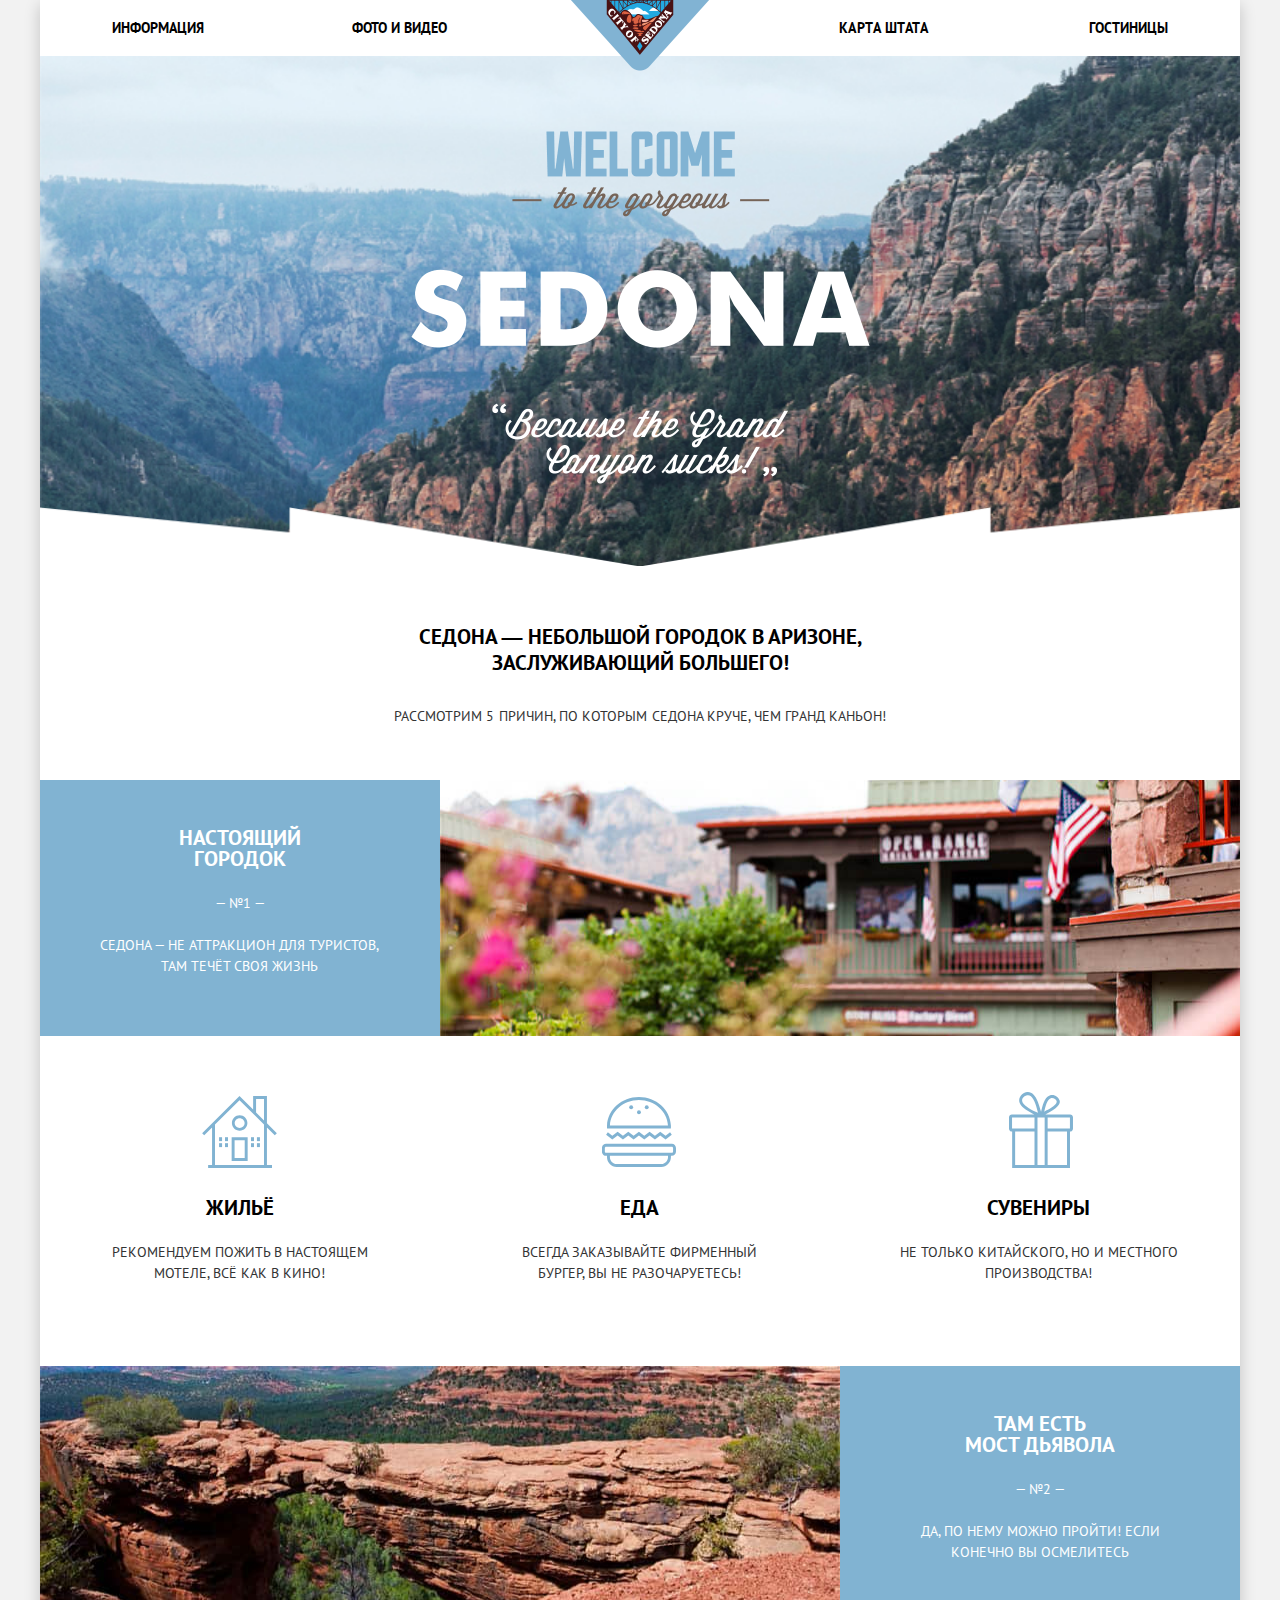
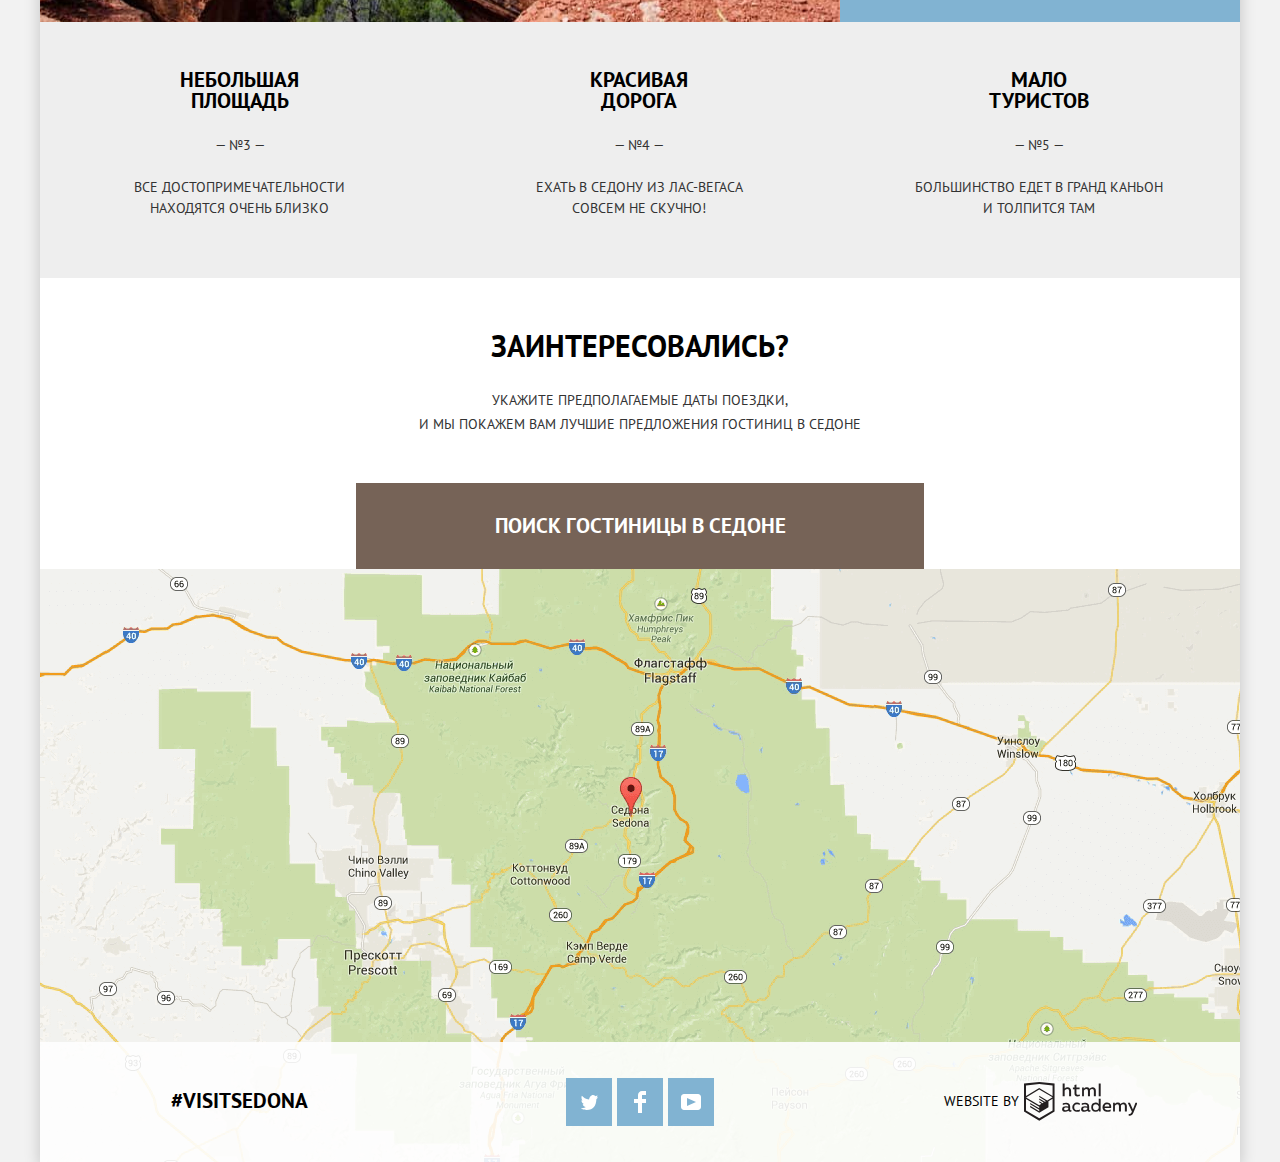
==== commit 68501e19: "PixelPerfect для главной страницы" ====
--- a/index.html
+++ b/index.html
@@ -13,7 +13,8 @@
     <header class="header">
         <nav class="navigation">
             <a class="navigation__logo-link link-active">
-                <img class=navigation__logo-image src="img/logo.png" width="140" height="71" alt="Логотип сервиса поиска гостиниц Sedona">
+                <img class=navigation__logo-image src="img/logo.png" width="140" height="71"
+                     alt="Логотип сервиса поиска гостиниц Sedona">
             </a>
             <ul class="navigation__list">
                 <li class="navigation__item">
@@ -40,16 +41,18 @@
         </nav>
     </header>
     <main class="main">
-        <div class="main__banner">
-            <h1 class="visually-hidden">
-                SEDONA
-            </h1>
-            <b class="visually-hidden">
-                Welcome to the Gorgeous!
-            </b>
-            <blockquote class="visually-hidden">
-                Because the Grand Canyon sucks!
-            </blockquote>
+        <div class="main__banner_container">
+            <div class="main__banner">
+                <h1 class="visually-hidden">
+                    SEDONA
+                </h1>
+                <b class="visually-hidden">
+                    Welcome to the Gorgeous!
+                </b>
+                <blockquote class="visually-hidden">
+                    Because the Grand Canyon sucks!
+                </blockquote>
+            </div>
         </div>
         <section class="advantages">
             <h2 class="visually-hidden">
@@ -271,11 +274,14 @@
             <h2 class="visually-hidden">
                 Карта
             </h2>
-            <iframe class="map__iframe" src="https://www.google.com/maps/embed?pb=!1m14!1m8!1m3!1d521469.27690751816!2d-112.01394146687404!3d34.975987792970116!3m2!1i1024!2i768!4f13.1!3m3!1m2!1s0x872da132f942b00d%3A0x5548c523fa6c8efd!2z0KHQtdC00L7QvdCwLCDQkNGA0LjQt9C-0L3QsCA4NjMzNiwg0KHQqNCQ!5e0!3m2!1sru!2sru!4v1537006538675" width="2400" height="1000"></iframe>
-            <img class="map__image" src="img/map.png" width="1200" height="539" alt="Местоположение Седоны в штате Аризона, съезд с rout 40 на rout 89A">
+            <iframe class="map__iframe"
+                    src="https://www.google.com/maps/embed?pb=!1m14!1m8!1m3!1d521469.27690751816!2d-112.01394146687404!3d34.975987792970116!3m2!1i1024!2i768!4f13.1!3m3!1m2!1s0x872da132f942b00d%3A0x5548c523fa6c8efd!2z0KHQtdC00L7QvdCwLCDQkNGA0LjQt9C-0L3QsCA4NjMzNiwg0KHQqNCQ!5e0!3m2!1sru!2sru!4v1537006538675"
+                    width="2400" height="1000"></iframe>
+            <img class="map__image" src="img/map.png" width="1200" height="539"
+                 alt="Местоположение Седоны в штате Аризона, съезд с rout 40 на rout 89A">
         </section>
     </main>
-    <footer class="footer">
+    <footer class="footer footer--index">
 <span class="footer__hashtag">
     #visitSEDONA
 </span>
--- a/css/stylesheet.css
+++ b/css/stylesheet.css
@@ -1,17 +1,17 @@
+
+@font-face {
+    font-family: "PT Sans";
+    src: url("../fonts/ptsansbold.woff2") format("woff2");
+    src: url("../fonts/ptsansbold.woff") format("woff");
+    font-weight: 700;
+    font-style: normal;
+}
 @font-face {
     font-family: "PT Sans";
     src: url("../fonts/ptsans.woff2") format("woff2");
     src: url("../fonts/ptsans.woff") format("woff");
+    font-weight: 400;
     font-style: normal;
-    font-weight: 400;
-}
-
-@font-face {
-    font-family: "PT Sans";
-    src: url("../fonts/ptsansbold.woff2") format("woff2");
-    src: url("../fonts/ptsansbold.woff") format("woff");
-    font-style: normal;
-    font-weight: 700;
 }
 
 html {
@@ -27,6 +27,8 @@
 }
 
 body {
+    position: relative;
+
     min-width: 768px;
     max-width: 1200px;
     margin: 0 auto;
@@ -94,6 +96,11 @@
     display: flex;
     justify-content: center;
 }
+.navigation__logo-link:hover:not(.link-active) .navigation__logo-image,
+.navigation__logo-link:focus .navigation__logo-image {
+    width: auto;
+    height: 81px;
+}
 
 .navigation__list {
     display: flex;
@@ -106,8 +113,13 @@
 }
 
 .navigation__item {
+    width: 30%;
+    height: 56px;
+}
+
+.navigation__item:first-child,
+.navigation__item:last-child {
     width: 25%;
-    height: 56px;
 }
 
 .navigation__link {
@@ -131,15 +143,19 @@
     justify-content: flex-end;
 }
 
-.navigation__link:hover {
+.navigation__item:nth-child(3) > .navigation__link {
+    letter-spacing: 0.5px;
+}
+
+.navigation__link:hover,
+.navigation__link:focus {
     color: #81b3d2;
-}
-
-.navigation__link:active,
-.navigation__link:focus {
+
+    outline: none;
+}
+
+.navigation__link:active {
     color: rgba(0, 0, 0, 0.3);
-
-    outline: none;
 }
 
 .link-active:not(:hover),
@@ -155,14 +171,19 @@
 
     display: block;
     width: 100%;
-    max-height: 513px;
-    min-height: 507px;
+    min-height: 510px;
 
     background-color: #88b9d7;
-    background-image: url("../img/index-background.jpg");
-    background-repeat: no-repeat;
-    background-position: 50% 20%;
+    background-image: url("../img/index-background2.jpg");
+    background-repeat: no-repeat;
+    background-position: 50% 28.6%;
     background-size: cover;
+}
+
+@media (max-width: 1056px) {
+    .main__banner {
+        min-height: 513px;
+    }
 }
 
 .main__banner::before {
@@ -178,7 +199,7 @@
 
     background-image: url("../img/index-title.png");
     background-repeat: no-repeat;
-    background-position: 50% 50%;
+    background-position: 50% 47.5%;
 }
 
 .main__banner::after {
@@ -188,13 +209,13 @@
     bottom: -0.13%;
 
     display: block;
-    width: 100.2%;
+    width: 100%;
     height: 100%;
 
     background-image: url("../img/index-mask.png");
     background-repeat: no-repeat;
-    background-position: -1px 100%;
-    background-size: contain;
+    background-position: 50% 100%;
+    background-size: 100.2% 60px;
 }
 
 /* Section advantages */
@@ -209,8 +230,8 @@
     justify-content: center;
     width: 50%;
     margin: 0 auto;
-    padding-top: 60px;
-    padding-bottom: 40px;
+    padding-top: 58px;
+    padding-bottom: 27px;
 
     font-weight: 700;
     font-size: 21px;
@@ -222,7 +243,8 @@
 @media (max-width: 1056px) {
     .advantages__slogan {
         width: 60%;
-        padding-top: 57px;
+        padding-top: 55px;
+        padding-bottom: 28px;
     }
 }
 
@@ -232,9 +254,10 @@
     align-items: center;
     width: 100%;
     margin: 0;
-    padding-bottom: 59px;
+    padding-bottom: 51px;
 
     line-height: 26px;
+    letter-spacing: 0.05px;
 }
 
 .advantages__list,
@@ -257,7 +280,7 @@
     align-content: flex-start;
     order: 4;
     width: 33.3%;
-    min-height: 255px;
+    min-height: 256px;
     padding-top: 47px;
 }
 
@@ -275,7 +298,7 @@
 
     background-image: url("../img/advantage-town.jpg");
     background-repeat: no-repeat;
-    background-position: 100%;
+    background-position: 100% 54%;
     background-size: 66.66% auto;
 }
 
@@ -285,7 +308,7 @@
 
     background-image: url("../img/adventage-attraction.jpg");
     background-repeat: no-repeat;
-    background-position: 0;
+    background-position: 0 53%;
     background-size: 66.66% auto;
 }
 
@@ -302,7 +325,7 @@
     display: flex;
     flex-wrap: wrap;
     width: 100%;
-    padding-top: 61px;
+    padding-top: 60px;
 
     background-color: #ffffff;
 }
@@ -319,7 +342,7 @@
 .advantages__title {
     width: min-content;
     margin: 0 auto;
-    padding-bottom: 31px;
+    padding-bottom: 24px;
 
     font-weight: 700;
     font-size: 21px;
@@ -335,7 +358,7 @@
     display: flex;
     flex-direction: column;
     align-items: center;
-    margin-bottom: 30px;
+    margin-bottom: 24px;
     padding: 0 32%;
 
     text-align: center;
@@ -358,13 +381,13 @@
     content: "";
 
     display: block;
-    width: 74px;
-    height: 70px;
+    width: 75px;
+    height: 72px;
     margin-bottom: 29px;
 
     background-image: url("../img/advantage-food.svg");
     background-repeat: no-repeat;
-    background-position: 0 0;
+    background-position: center;
 }
 
 .advantages__title--gift::before {
@@ -373,7 +396,8 @@
     display: block;
     width: 64px;
     height: 76px;
-    margin-top: -7px;
+    margin-top: -4px;
+    margin-left: 4px;
     margin-bottom: 29px;
 
     background-image: url("../img/adventage-souvenir.svg");
@@ -383,7 +407,7 @@
 
 .advantages__number {
     width: 100%;
-    padding-bottom: 30px;
+    padding-bottom: 21px;
 
     text-align: center;
 }
@@ -454,8 +478,8 @@
 
     width: 100%;
     margin: 0;
-    padding-top: 57px;
-    padding-bottom: 37px;
+    padding-top: 50px;
+    padding-bottom: 24px;
 
     font-weight: 700;
     font-size: 30px;
@@ -467,7 +491,7 @@
     display: inline-block;
     width: 100%;
     margin: 0;
-    padding-bottom: 52px;
+    padding-bottom: 47px;
 
     line-height: 24px;
     vertical-align: middle;
@@ -477,7 +501,7 @@
 .hotel-booking__search {
     display: inline-block;
     min-width: 568px;
-    min-height: 87px;
+    min-height: 86px;
 
     font-weight: 700;
     font-size: 21px;
@@ -491,8 +515,10 @@
     border: none;
 }
 
-.hotel-booking__search:hover {
+.hotel-booking__search:hover,
+.hotel-booking__search:focus {
     background-color: #604e43;
+    outline: none;
 }
 
 .hotel-booking__search:active {
@@ -513,6 +539,7 @@
     align-content: center;
     max-width: 568px;
     padding: 55px;
+    padding-top: 54px;
 
     background-color: #ffffff;
 
@@ -541,12 +568,18 @@
     display: flex;
     align-items: center;
     width: 24.45%;
-    height: 38px;
+    height: 37px;
+}
+
+.hotel-booking__label:first-of-type,
+.hotel-booking__label:nth-of-type(2){
+    letter-spacing: 0.4px;
 }
 
 .hotel-booking__label:last-of-type {
     justify-content: flex-end;
-    padding-right: 27px;
+    width: 25.5%;
+    padding-right: 25px;
 }
 
 .hotel-booking__wrapper {
@@ -564,7 +597,7 @@
 
 .hotel-booking__wrapper:nth-last-of-type(2),
 .hotel-booking__wrapper:last-of-type {
-    width: 25.55%;
+    width: 25%;
     margin-bottom: 0;
 }
 
@@ -575,7 +608,7 @@
     height: 100%;
     margin: 0;
     padding: 0;
-    padding-left: 14px;
+    padding-left: 13px;
 
     text-transform: uppercase;
 
@@ -629,6 +662,8 @@
     width: 39px;
     height: 100%;
     padding: 0;
+    padding-top: 3px;
+    padding-left: 2px;
 
     background-color: transparent;
     border: none;
@@ -652,6 +687,7 @@
     border: none;
     position: relative;
     padding: 0;
+    padding-bottom: 3px;
 }
 
 .hotel-booking__button--min::before {
@@ -684,8 +720,8 @@
     content: "";
 
     position: absolute;
-    top: 40%;
-    left: 45%;
+    top: 37%;
+    left: 46.3%;
 
     display: inline-block;
     width: 3px;
@@ -729,16 +765,16 @@
     box-shadow: none;
 }
 
-.hotel-booking__result:hover {
+.hotel-booking__result:hover,
+.hotel-booking__result:focus {
     background-color: #669ec0;
-}
-
-.hotel-booking__result:active,
-.hotel-booking__result:focus {
+    outline: none;
+}
+
+.hotel-booking__result:active {
     color: rgba(255, 255, 255, 0.3);
 
     background-color: #5496bd;
-    outline: none;
 }
 
 /*Map*/
@@ -750,7 +786,7 @@
     justify-content: center;
     align-items: flex-start;
     width: 100%;
-    height: 474px;
+    min-height: 474px;
 
     overflow: hidden;
 }
@@ -766,7 +802,7 @@
     right: 0;
 
     width: 100%;
-    height: 593px;
+    height: 100%;
 
     border: none;
 }
@@ -846,8 +882,14 @@
 }
 
 .options__checkbox {
-    display: none;
-}
+    position: absolute;
+
+    width: 23px;
+    height: 23px;
+
+    opacity: 0;
+}
+
 
 .options__checkbox + .options__label--checkbox:not(:last-of-type) {
     display: block;
@@ -890,13 +932,31 @@
     opacity: 0;
 }
 
-.options__checkbox:hover + .options__label--checkbox::before,
 .options__checkbox:focus + .options__label--checkbox::before {
+    border: 2px solid #81b3d2;
+}
+
+.options__checkbox:hover + .options__label--checkbox::before {
     border: 2px solid #ffffff;
 }
 
 .options__checkbox:disabled + .options__label--checkbox::before {
     border: 2px solid #6a6a6a;
+}
+
+.options__checkbox:checked + .options__label--checkbox::after {
+    background-image: url("../img/form-checkbox-on.svg");
+    background-repeat: no-repeat;
+}
+
+.options__checkbox:checked:focus + .options__label--checkbox::after {
+    background-image: url("../img/form-checkbox-focus.svg");
+    background-repeat: no-repeat;
+}
+
+.options__checkbox:checked:hover + .options__label--checkbox::after {
+    background-image: url("../img/form-checkbox-on.svg");
+    background-repeat: no-repeat;
 }
 
 .options__checkbox:disabled + .options__label--checkbox::after {
@@ -993,11 +1053,13 @@
 }
 
 .options__toggle:hover,
-.options__toggle:active {
+.options__toggle:active,
+.options__toggle:focus {
     width: 22px;
     height: 22px;
 
     border: 9px solid #ffffff;
+    outline: none;
 }
 
 .options__button {
@@ -1012,7 +1074,8 @@
 }
 
 .options__button:hover,
-.options__button:active {
+.options__button:active,
+.options__button:focus {
     color: #000000;
 
     background-color: #ffffff;
@@ -1099,10 +1162,12 @@
     color: #81b3d2;
 }
 
-.sorting__link:active {
+.sorting__link:active,
+.sorting__link:focus {
     color: #000000;
 
     border-bottom: none;
+    outline: none;
 }
 
 .sorting__link.link-active {
@@ -1169,7 +1234,8 @@
     border-bottom: 10px solid #cacaca;
 }
 
-.sorting__button-down:hover::before {
+.sorting__button-down:hover::before,
+.sorting__button-down:focus::before {
     border-top: 10px solid #000000;
 }
 
@@ -1178,7 +1244,8 @@
     border-top: 10px solid #81b3d2;
 }
 
-.sorting__button-up:hover::before {
+.sorting__button-up:hover::before,
+.sorting__button-up:focus::before {
     border-bottom: 10px solid #000000;
 }
 
@@ -1289,8 +1356,10 @@
     background-color: #81b3d2;
 }
 
-.hotels__button--preview:hover {
+.hotels__button--preview:hover,
+.hotels__button--preview:focus {
     background-color: #669ec0;
+    outline: none;
 }
 
 .hotels__button--preview:active {
@@ -1308,8 +1377,10 @@
     border: none;
 }
 
-.hotels__button--reserve:hover {
+.hotels__button--reserve:hover,
+.hotels__button--reserve:focus {
     background-color: #604e43;
+    outline: none;
 }
 
 .hotels__button--reserve:active {
@@ -1365,11 +1436,20 @@
     width: 100%;
 }
 
+.footer--index {
+    position: absolute;
+    bottom: 0;
+    z-index: 100;
+
+    background-color: rgba(254, 254, 254, 0.9);
+}
+
 .footer__hashtag {
     display: flex;
     justify-content: center;
     align-items: center;
     width: 33.3%;
+    padding-bottom: 2px;
 
     font-weight: 700;
     font-size: 21px;
@@ -1389,14 +1469,20 @@
     list-style: none;
 }
 
+.footer__social-item:not(:last-child){
+    margin-right: 5px;
+}
+
 .footer__social-link {
     display: flex;
     justify-content: center;
     align-items: center;
     width: 46px;
     height: 48px;
+    /*
     margin-right: 5px;
     margin-bottom: 5px;
+    */
 
     background-color: #81b3d2;
 }
@@ -1454,8 +1540,7 @@
     align-items: center;
     width: 33.3%;
     height: 120px;
-
-    background-color: rgba(254, 254, 254, 0.9);
+    padding-bottom: 2px;
 }
 
 .footer__copyright-link {
@@ -1465,22 +1550,22 @@
 }
 
 .footer__copyright-description {
-    display: inline-block;
-    vertical-align: middle;
-    width: 50%;
-    padding-right: 10px;
+    padding-right: 5px;
 
     line-height: 26px;
     text-align: right;
     color: #000000;
 }
 
-.footer__copyright-link:hover .footer__copyright-image {
+.footer__copyright-link:focus {
+    outline: none;
+}
+
+.footer__copyright-link:hover .footer__copyright-image,
+.footer__copyright-link:focus .footer__copyright-image {
     fill: #81b3d2;
 }
 
-.footer__copyright-link:active .footer__copyright-image,
 .footer__copyright-link:active .footer__copyright-image {
     fill: #bdbbbc;
-    outline: none;
 }